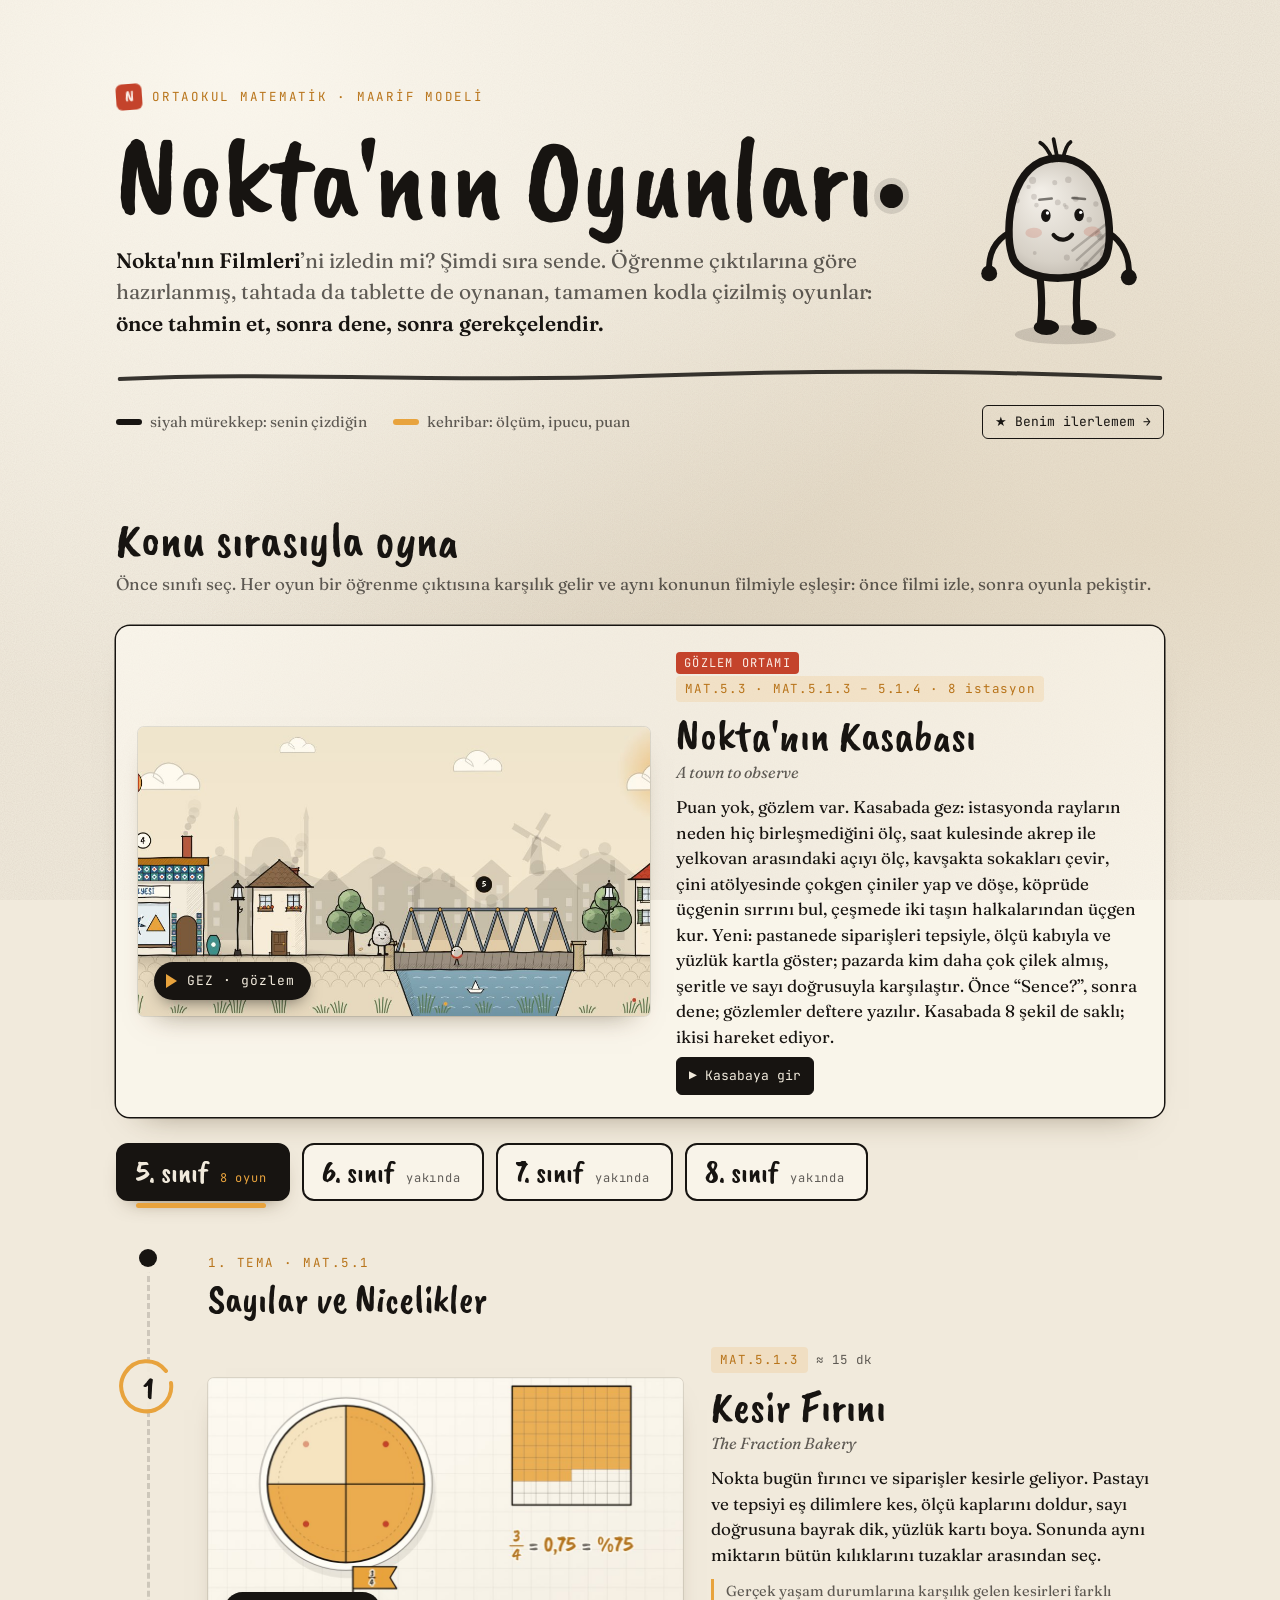
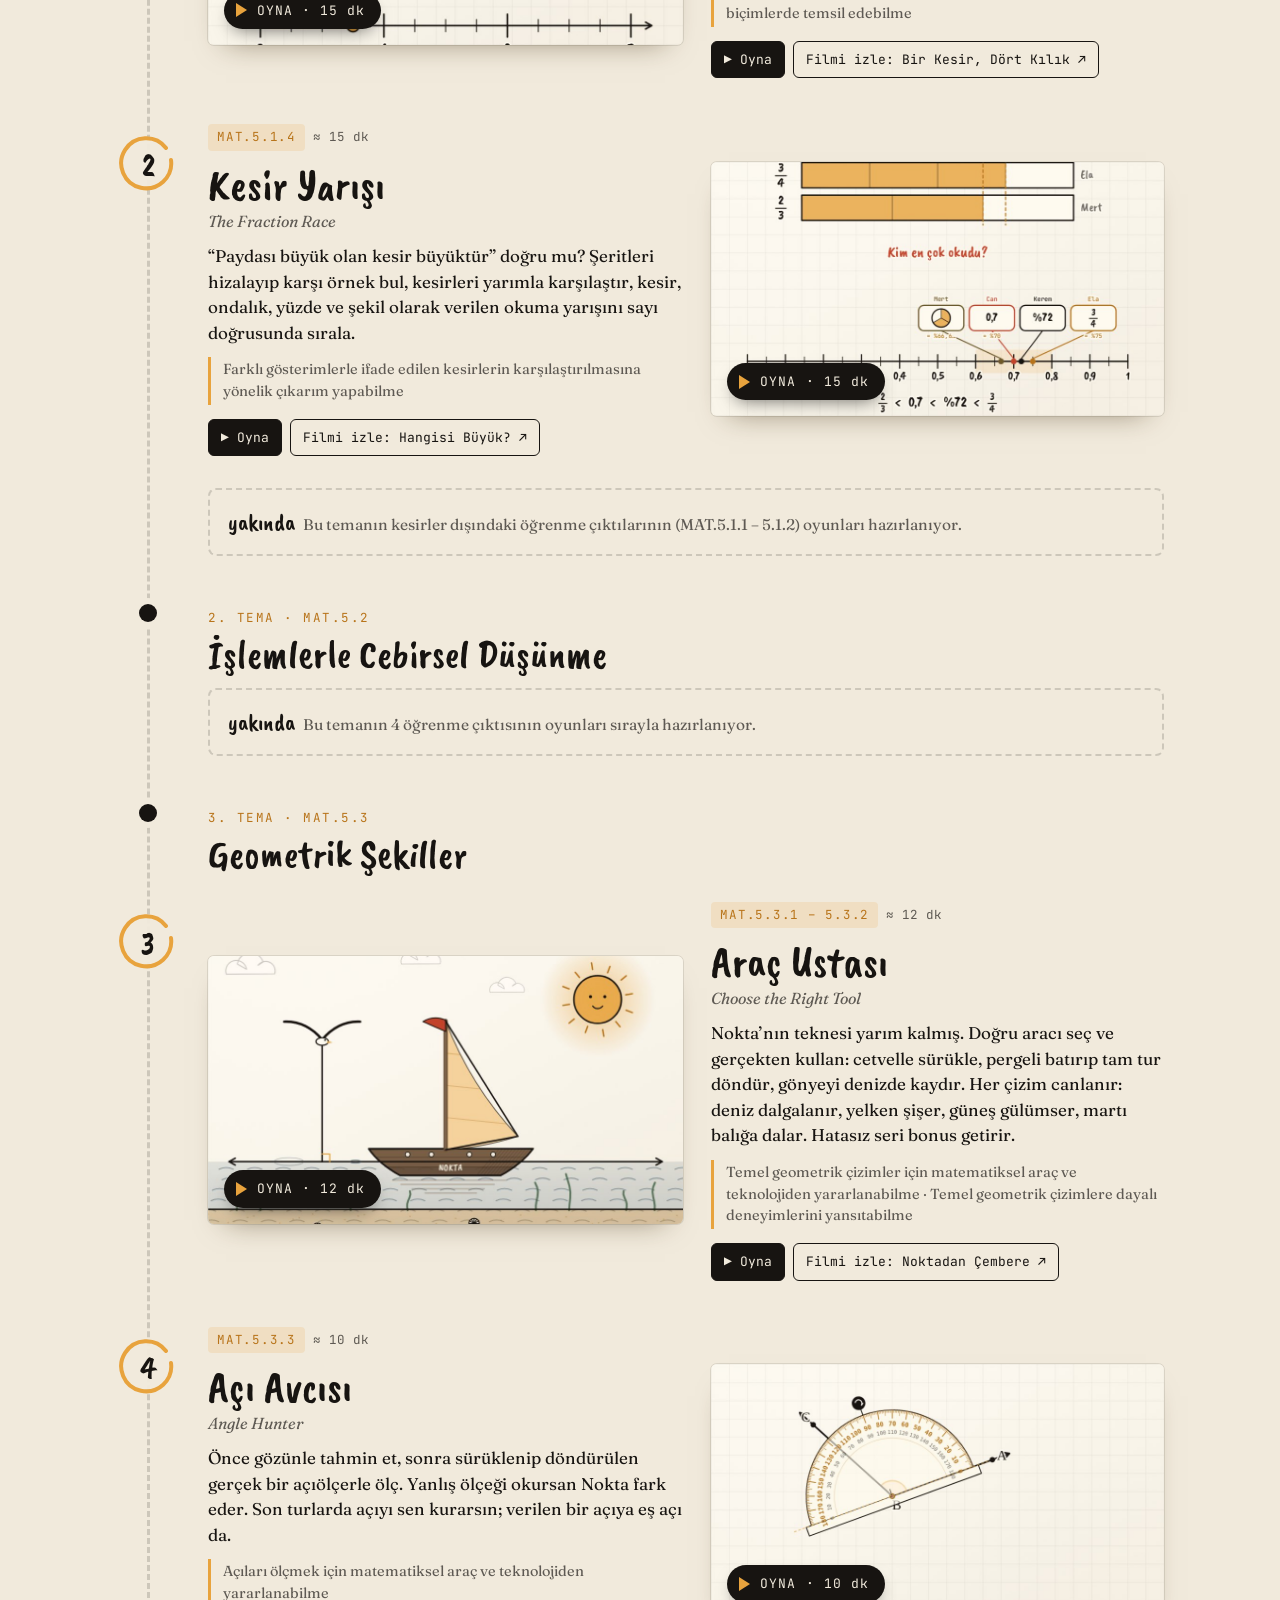
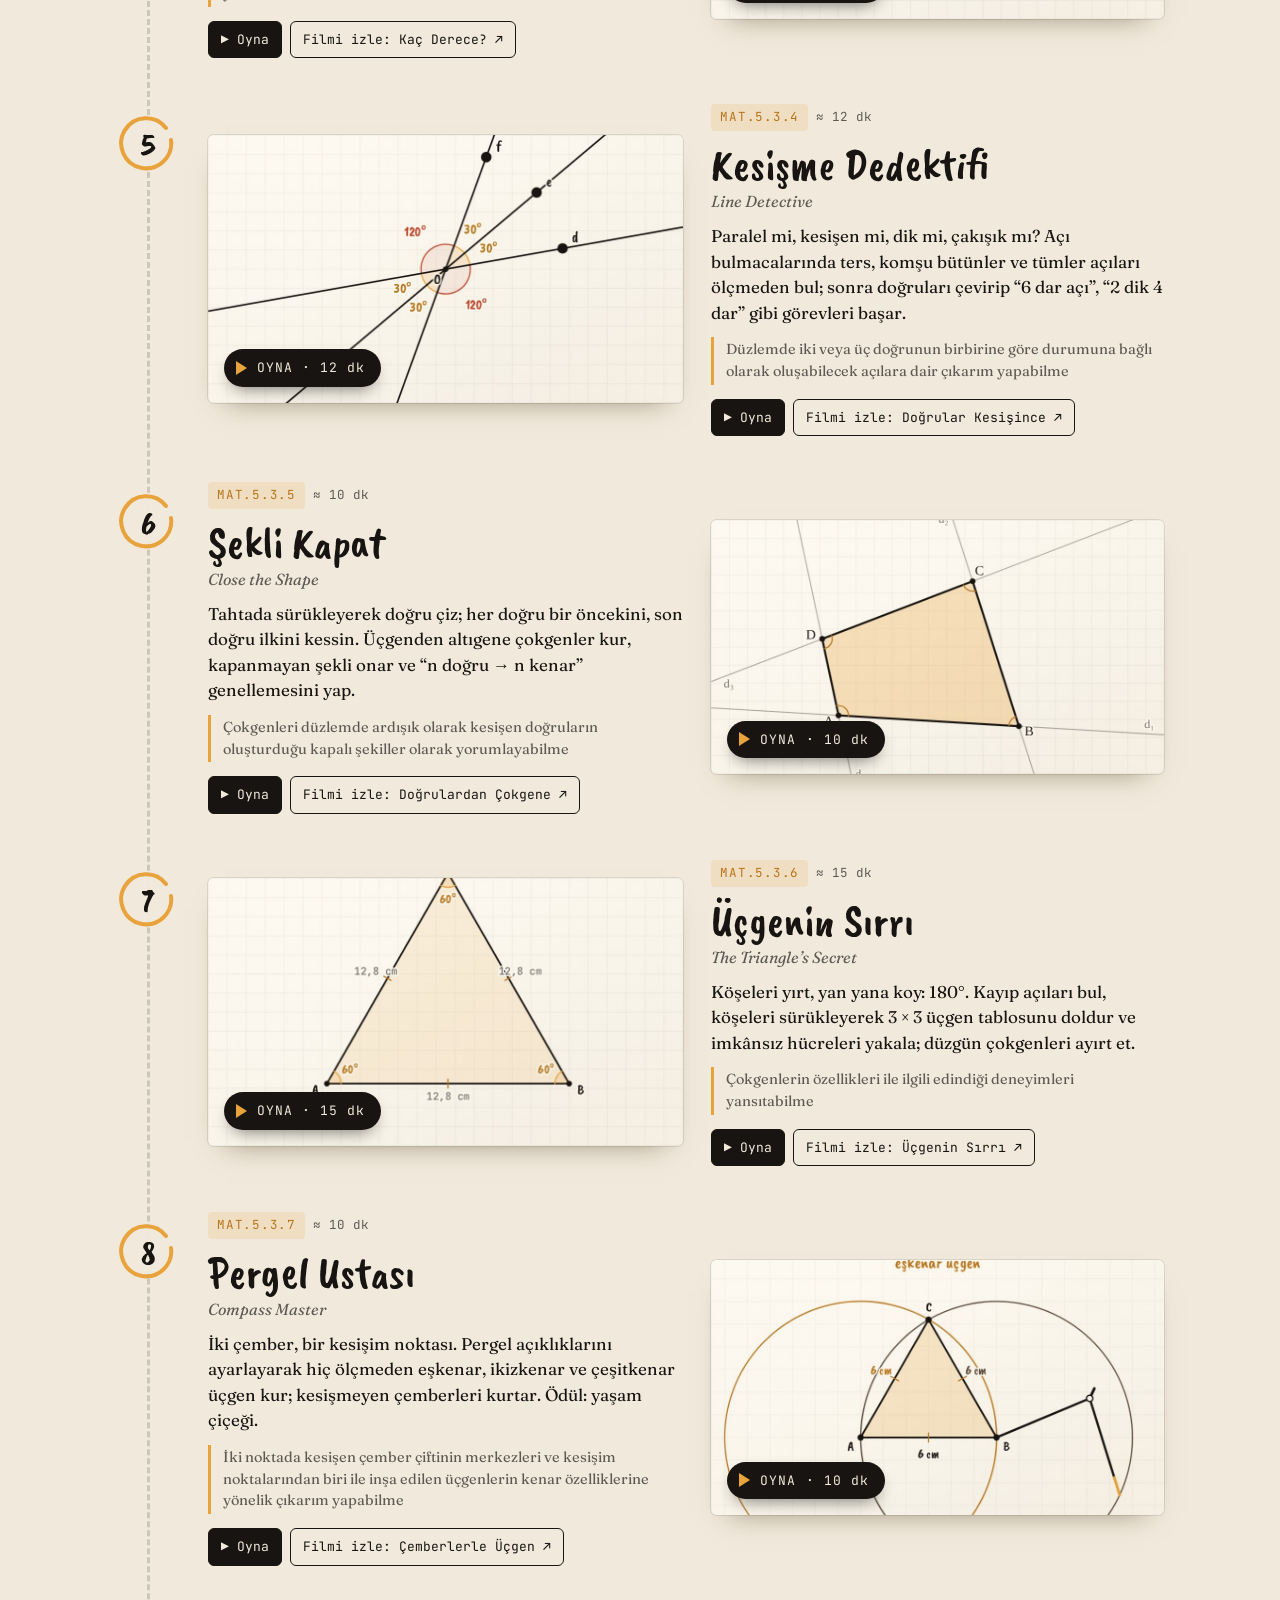
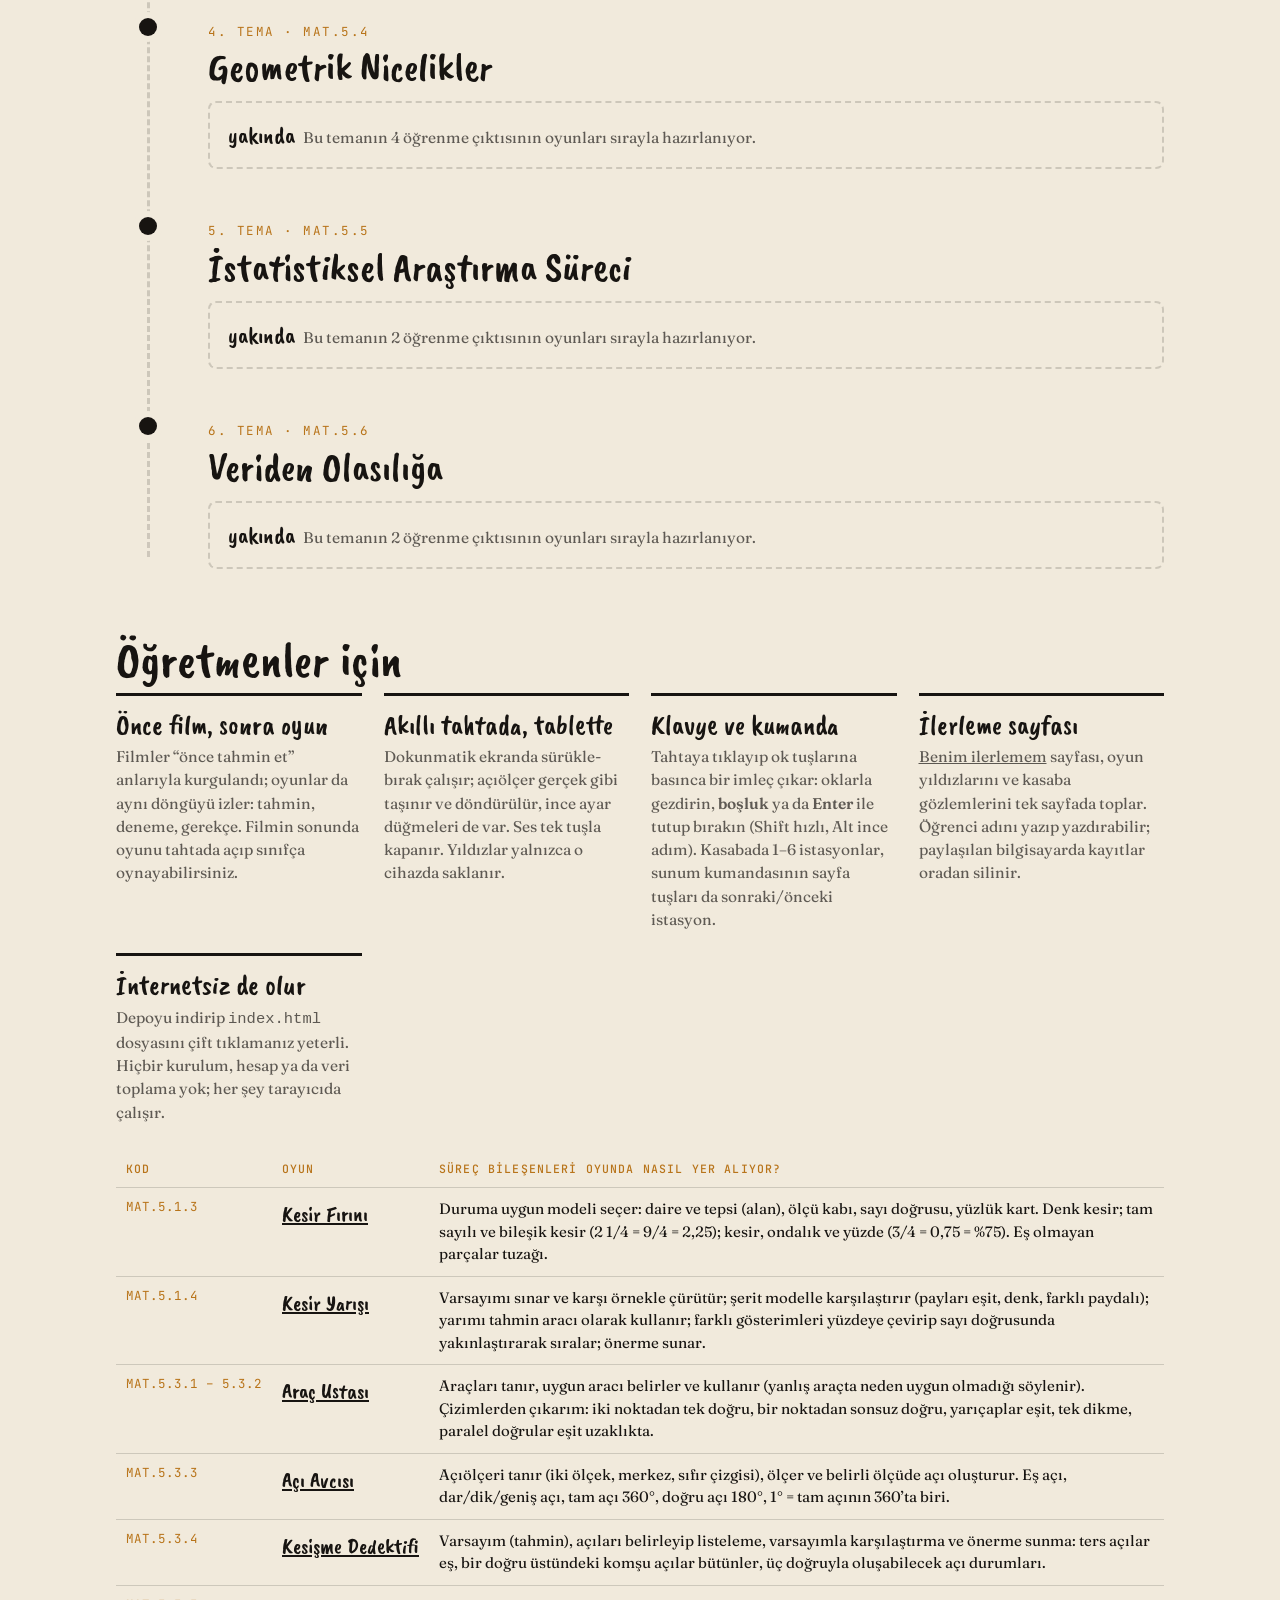
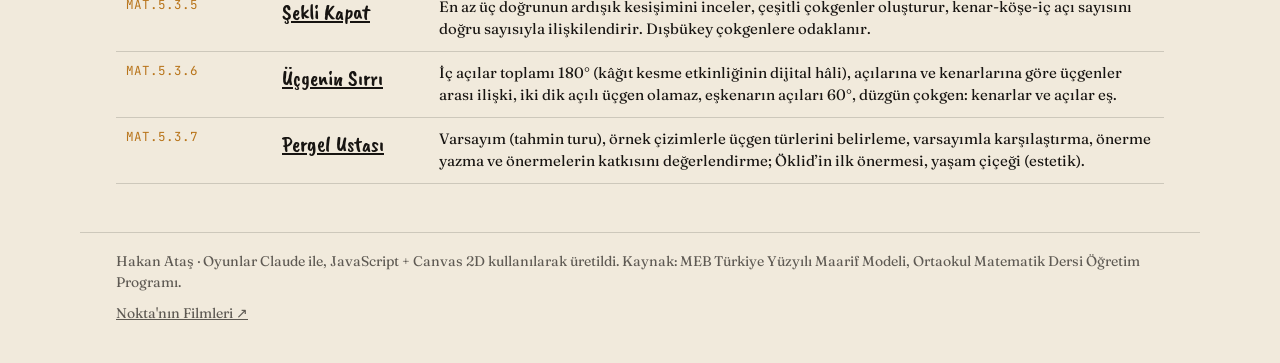
==== index.html @ 6fbe52f6 "Yeni oyun: Kesir Yarışı (MAT.5.1.4); kesir oyunları ana sayfada - Kesir Yarışı: 'paydası büyük olan " ====
<!doctype html>
<html lang="tr">
<head>
<meta charset="utf-8">
<meta name="viewport" content="width=device-width, initial-scale=1">
<title>Nokta'nın Oyunları · Ortaokul Matematik</title>
<meta name="description" content="Ortaokul matematik için mürekkep oyunları: Maarif Modeli öğrenme çıktılarına göre, Nokta'nın Filmleri ile aynı dünyada. İlk tema: 5. sınıf Geometrik Şekiller.">
<meta property="og:title" content="Nokta'nın Oyunları · Ortaokul Matematik">
<meta property="og:description" content="Tahmin et, dene, kanıtla: araç seçme, açı ölçme, kesişen doğrular, çokgenler, üçgenler ve pergelle üçgen kurma oyunları.">
<meta property="og:image" content="img/oyun-pergel-ustasi.jpg">
<link rel="icon" href="img/nokta.png">
<link rel="preconnect" href="https://fonts.googleapis.com">
<link rel="preconnect" href="https://fonts.gstatic.com" crossorigin>
<link href="https://fonts.googleapis.com/css2?family=Caveat+Brush&family=Fraunces:ital,opsz,wght@0,9..144,400;0,9..144,600;1,9..144,400&family=JetBrains+Mono:wght@500&display=swap" rel="stylesheet">
<link rel="stylesheet" href="css/oyun.css?v=202610031012">
<style>
  .wrap { max-width: 1120px; }
  header.hero { position: relative; padding-top: clamp(36px, 7vw, 84px); padding-bottom: 28px; }
  .hero-grid { display: grid; grid-template-columns: 1fr auto; gap: 24px; align-items: end; }
  .kicker { font-family: var(--mono); font-size: 12.5px; letter-spacing: .14em; text-transform: uppercase; color: var(--amber-deep); display: flex; align-items: center; gap: 10px; }
  .kicker .seal { width: 26px; height: 26px; border-radius: 6px; background: var(--seal); color: #fbeee6; display: grid; place-items: center; font-family: var(--brush); font-size: 17px; letter-spacing: 0; transform: rotate(-4deg); }
  h1 { font-family: var(--brush); font-weight: 400; font-size: clamp(52px, 10vw, 118px); line-height: .92; margin: 14px 0 12px; letter-spacing: -.01em; }
  h1 .dot { display: inline-block; width: .2em; height: .2em; border-radius: 50%; background: var(--ink); vertical-align: .08em; margin-left: .06em; box-shadow: 0 0 0 .05em rgba(23,20,17,.12); }
  .lede { font-size: clamp(17px, 2.1vw, 21px); max-width: 38em; color: var(--ink-soft); margin: 0; }
  .lede b { color: var(--ink); font-weight: 600; }
  .nokta { width: clamp(120px, 18vw, 210px); height: auto; margin-bottom: -10px; transform-origin: 50% 90%; }
  .brushline { display: block; width: 100%; height: 22px; margin-top: 26px; }
  .rules { display: flex; flex-wrap: wrap; gap: 10px 26px; margin-top: 18px; font-size: 15px; color: var(--ink-soft); }
  .rules span { display: inline-flex; align-items: center; gap: 8px; }
  .progress-link { margin-left: auto; font-family: var(--mono); font-size: 13px; text-decoration: none; color: var(--ink); padding: 6px 12px; border-radius: 6px; border: 1.5px solid var(--ink); }
  .progress-link:hover { background: var(--ink); color: var(--paper); }
  .swatch { width: 26px; height: 6px; border-radius: 3px; background: var(--ink); }
  .swatch.amber { background: var(--amber); }

  .section-title { font-family: var(--brush); font-weight: 400; font-size: clamp(34px, 5vw, 50px); margin: 48px 0 6px; line-height: 1; }
  .section-sub { margin: 0 0 30px; color: var(--ink-soft); }
  .grades { display: flex; flex-wrap: wrap; gap: 12px; margin: 0 0 18px; }
  .grades button { position: relative; font-family: var(--brush); font-size: 30px; line-height: 1; padding: 12px 22px 12px 18px; border-radius: 12px; border: 2.5px solid var(--ink); background: rgba(255, 252, 244, .55); color: var(--ink); cursor: pointer; display: inline-flex; align-items: baseline; gap: 12px; transition: transform .25s cubic-bezier(.2,.8,.2,1), background .2s, color .2s; }
  .grades button small { font-family: var(--mono); font-size: 12px; letter-spacing: .06em; color: var(--ink-soft); }
  .grades button:hover { transform: translateY(-2px) rotate(-.6deg); }
  .grades button[aria-selected="true"] { background: var(--ink); color: var(--paper); box-shadow: 0 10px 22px -14px rgba(60,40,10,.8); }
  .grades button[aria-selected="true"] small { color: var(--amber); }
  .grades button[aria-selected="true"]::after { content: ""; position: absolute; left: 18px; right: 22px; bottom: -9px; height: 5px; border-radius: 3px; background: var(--amber); }
  .grades button:focus-visible { outline: 3px solid var(--amber); outline-offset: 3px; }

  .journey { position: relative; list-style: none; margin: 0; padding: 0; }
  .journey::before { content: ""; position: absolute; left: 31px; top: 30px; bottom: 30px; width: 0; border-left: 3px dashed var(--ink-faint); }
  .game-item { position: relative; display: grid; grid-template-columns: 64px minmax(0, 1.05fr) minmax(0, 1fr); gap: 28px; align-items: center; padding: 22px 0; }
  .num { position: relative; z-index: 1; width: 64px; height: 64px; display: grid; place-items: center; align-self: start; margin-top: 12px; }
  .num svg { position: absolute; inset: 0; }
  .num b { font-family: var(--brush); font-weight: 400; font-size: 32px; position: relative; }
  .thumb { position: relative; display: block; border-radius: 6px; overflow: hidden; aspect-ratio: 16 / 9; width: 100%; background: var(--paper-2);
    box-shadow: 0 1px 0 rgba(255,255,255,.6) inset, 0 14px 28px -18px rgba(60, 40, 10, .55), 0 0 0 1px rgba(23,20,17,.1); transition: transform .35s cubic-bezier(.2,.8,.2,1), box-shadow .35s; }
  .thumb img { display: block; width: 100%; height: 100%; object-fit: cover; }
  .thumb .play { position: absolute; left: 16px; bottom: 16px; display: inline-flex; align-items: center; gap: 10px; padding: 9px 16px 9px 12px; border-radius: 999px; background: var(--ink); color: var(--paper); font-family: var(--mono); font-size: 13px; letter-spacing: .08em; box-shadow: 0 8px 18px -8px rgba(0,0,0,.6); }
  .thumb .play i { display: block; width: 0; height: 0; border-left: 11px solid var(--amber); border-top: 7px solid transparent; border-bottom: 7px solid transparent; }
  .thumb .done { position: absolute; right: 12px; top: 12px; display: flex; gap: 2px; padding: 5px 8px; border-radius: 999px; background: rgba(255,250,240,.92); box-shadow: 0 0 0 1px rgba(23,20,17,.12); }
  .thumb .done svg { width: 20px; height: 20px; }
  .thumb:hover, .thumb:focus-visible { transform: translateY(-3px) rotate(-.4deg); box-shadow: 0 1px 0 rgba(255,255,255,.6) inset, 0 22px 34px -18px rgba(60, 40, 10, .6), 0 0 0 1px rgba(23,20,17,.14); }
  .thumb:focus-visible { outline: 3px solid var(--amber); outline-offset: 3px; }
  .meta .code { font-family: var(--mono); font-size: 12.5px; letter-spacing: .06em; color: var(--amber-deep); background: var(--amber-wash); padding: 4px 9px; border-radius: 4px; display: inline-block; }
  .meta .dur { font-family: var(--mono); font-size: 12.5px; color: var(--ink-soft); margin-left: 8px; }
  .meta h3 { font-family: var(--brush); font-weight: 400; font-size: clamp(32px, 4vw, 44px); line-height: 1; margin: 12px 0 2px; }
  .meta .en { font-style: italic; color: var(--ink-soft); margin: 0 0 10px; font-size: 16px; }
  .meta p.what { margin: 0 0 8px; }
  .meta .outcome { font-size: 14.5px; color: var(--ink-soft); border-left: 3px solid var(--amber); padding: 2px 0 2px 12px; margin: 12px 0 14px; }
  .links { display: flex; flex-wrap: wrap; gap: 8px; }
  .links a { font-family: var(--mono); font-size: 13px; text-decoration: none; padding: 8px 12px; border-radius: 6px; border: 1.5px solid var(--ink); color: var(--ink); transition: background .2s, color .2s; }
  .links a:hover { background: var(--ink); color: var(--paper); }
  .kprog { align-self: center; font-family: var(--mono); font-size: 12.5px; color: var(--amber-deep, #b8741a); }
  .links .primary { background: var(--ink); color: var(--paper); }
  .links .primary:hover { background: var(--amber); border-color: var(--amber); color: var(--ink); }
  .game-item:nth-child(even of .game-item) .thumb-cell { order: 3; }
  .game-item:nth-child(even of .game-item) .meta { order: 2; }

  .theme-head { position: relative; display: grid; grid-template-columns: 64px 1fr; gap: 28px; align-items: baseline; padding: 30px 0 4px; }
  .theme-head .dotm { width: 64px; display: grid; place-items: center; }
  .theme-head .dotm i { width: 18px; height: 18px; border-radius: 50%; background: var(--ink); box-shadow: 0 0 0 6px var(--paper); position: relative; z-index: 1; }
  .theme-head h3 { font-family: var(--brush); font-weight: 400; font-size: clamp(30px, 4vw, 40px); margin: 0; line-height: 1; }
  .theme-head span { display: block; font-family: var(--mono); font-size: 12.5px; letter-spacing: .12em; text-transform: uppercase; color: var(--amber-deep); margin-bottom: 6px; }
  .theme-soon { position: relative; display: grid; grid-template-columns: 64px 1fr; gap: 28px; padding: 10px 0 18px; }
  .theme-soon div:last-child { border: 2.5px dashed var(--ink-faint); border-radius: 8px; padding: 14px 18px; color: var(--ink-soft); font-size: 15.5px; }
  .theme-soon b { font-family: var(--brush); font-weight: 400; font-size: 24px; color: var(--ink); margin-right: 8px; }

  .featured { display: grid; grid-template-columns: minmax(0, 1.1fr) minmax(0, 1fr); gap: 26px; align-items: center; margin: 0 0 26px; padding: 22px; border-radius: 14px; background: rgba(255, 252, 244, .6); box-shadow: 0 0 0 1.5px var(--ink), 0 18px 34px -26px rgba(60,40,10,.6); }
  .featured .tag { font-family: var(--mono); font-size: 12px; letter-spacing: .1em; text-transform: uppercase; color: #fbeee6; background: var(--seal); padding: 3px 8px; border-radius: 4px; }
  @media (max-width: 820px) { .featured { grid-template-columns: 1fr; padding: 16px; } }
  .teach { display: grid; grid-template-columns: repeat(auto-fit, minmax(220px, 1fr)); gap: 22px; margin-top: 8px; }
  .teach div { padding-top: 14px; border-top: 3px solid var(--ink); }
  .teach h4 { font-family: var(--brush); font-weight: 400; font-size: 28px; margin: 0 0 6px; line-height: 1.05; }
  .teach p { margin: 0; font-size: 15.5px; color: var(--ink-soft); }
  .map { width: 100%; border-collapse: collapse; margin-top: 26px; font-size: 15px; }
  .map th, .map td { text-align: left; padding: 10px 10px; border-bottom: 1px solid var(--ink-faint); vertical-align: top; }
  .map th { font-family: var(--mono); font-size: 11.5px; letter-spacing: .1em; text-transform: uppercase; color: var(--amber-deep); font-weight: 500; }
  .map td:first-child { font-family: var(--mono); font-size: 12.5px; white-space: nowrap; color: var(--amber-deep); }
  .map td:nth-child(2) { font-family: var(--brush); font-size: 22px; white-space: nowrap; }
  .map-wrap { overflow-x: auto; }
  footer.wrap { margin-top: 48px; margin-bottom: 40px; padding-top: 18px; border-top: 1px solid var(--ink-faint); font-size: 14px; color: var(--ink-soft); display: flex; flex-wrap: wrap; justify-content: space-between; gap: 10px; }

  @keyframes hopx { 0%, 100% { transform: translateY(0) } 45% { transform: translateY(-14px) scaleY(1.03) } 60% { transform: translateY(0) scaleY(.97) } }
  @keyframes draw { from { stroke-dashoffset: 1200; } to { stroke-dashoffset: 0; } }
  .nokta { animation: rise .8s .2s both, hopx 1.4s 1.1s 2 ease-in-out; }
  .brushline path { stroke-dasharray: 1200; animation: draw 1.4s .5s cubic-bezier(.6,.1,.2,1) both; }
  .num svg path { stroke-dasharray: 200; animation: draw 1.2s both; animation-delay: calc(var(--i, 0) * 110ms + 400ms); }

  @media (max-width: 820px) {
    .hero-grid { grid-template-columns: 1fr; }
    .nokta { position: absolute; right: 0; top: 22px; width: 96px; }
    h1, .kicker { padding-right: 96px; }
    .game-item { grid-template-columns: 44px minmax(0, 1fr); gap: 14px 16px; }
    .num { width: 44px; height: 44px; margin-top: 4px; }
    .num b { font-size: 24px; }
    .journey::before { left: 21px; }
    .game-item .thumb-cell, .game-item:nth-child(even of .game-item) .thumb-cell { order: 2; grid-column: 2; }
    .game-item .meta, .game-item:nth-child(even of .game-item) .meta { order: 3; grid-column: 2; }
    .theme-head, .theme-soon { grid-template-columns: 44px 1fr; gap: 16px; }
    .theme-head .dotm { width: 44px; }
    .teach { grid-template-columns: 1fr; }
    .grades button { font-size: 26px; }
  }
</style>
</head>
<body>
<header class="hero wrap">
  <div class="hero-grid">
    <div>
      <div class="kicker stage" style="--i:0"><span class="seal">N</span> ortaokul matematik · Maarif Modeli</div>
      <h1 class="stage" style="--i:1">Nokta'nın Oyunları<span class="dot"></span></h1>
      <p class="lede stage" style="--i:2"><b>Nokta'nın Filmleri</b>’ni izledin mi? Şimdi sıra sende. Öğrenme çıktılarına göre hazırlanmış, tahtada da tablette de oynanan, tamamen kodla çizilmiş oyunlar: <b>önce tahmin et, sonra dene, sonra gerekçelendir.</b></p>
    </div>
    <img class="nokta" src="img/nokta.png" alt="Nokta, sevinçle kollarını kaldırmış mürekkep karakter" width="280" height="347">
  </div>
  <svg class="brushline" viewBox="0 0 1200 22" preserveAspectRatio="none" aria-hidden="true"><path d="M4 14 C 180 6, 380 18, 600 11 S 1000 6, 1196 13" fill="none" stroke="#171411" stroke-width="4" stroke-linecap="round" opacity=".85"/></svg>
  <div class="rules stage" style="--i:3">
    <span><i class="swatch"></i> siyah mürekkep: senin çizdiğin</span>
    <span><i class="swatch amber"></i> kehribar: ölçüm, ipucu, puan</span>
    <a class="progress-link" href="ilerleme.html">★ Benim ilerlemem →</a>
  </div>
</header>

<main class="wrap">
  <h2 class="section-title">Konu sırasıyla oyna</h2>
  <p class="section-sub">Önce sınıfı seç. Her oyun bir öğrenme çıktısına karşılık gelir ve aynı konunun filmiyle eşleşir: önce filmi izle, sonra oyunla pekiştir.</p>
  <div class="featured stage" style="--i:4">
    <a class="thumb" href="oyunlar/kasaba.html" aria-label="Nokta'nın Kasabası'nı aç"><img src="img/kasaba.jpg" alt="" loading="lazy" width="960" height="540"><span class="play"><i></i>GEZ · gözlem</span></a>
    <div class="meta">
      <span class="tag">gözlem ortamı</span> <span class="code">MAT.5.3 · MAT.5.1.3 – 5.1.4 · 8 istasyon</span>
      <h3>Nokta'nın Kasabası</h3>
      <p class="en">A town to observe</p>
      <p class="what">Puan yok, gözlem var. Kasabada gez: istasyonda rayların neden hiç birleşmediğini ölç, saat kulesinde akrep ile yelkovan arasındaki açıyı ölç, kavşakta sokakları çevir, çini atölyesinde çokgen çiniler yap ve döşe, köprüde üçgenin sırrını bul, çeşmede iki taşın halkalarından üçgen kur. Yeni: pastanede siparişleri tepsiyle, ölçü kabıyla ve yüzlük kartla göster; pazarda kim daha çok çilek almış, şeritle ve sayı doğrusuyla karşılaştır. Önce “Sence?”, sonra dene; gözlemler deftere yazılır. Kasabada 8 şekil de saklı; ikisi hareket ediyor.</p>
      <div class="links"><a class="primary" href="oyunlar/kasaba.html">▶ Kasabaya gir</a> <span class="kprog" id="kprog"></span></div>
    </div>
  </div>
  <div class="grades" id="grades" role="tablist" aria-label="Sınıf"></div>
  <ol class="journey" id="journey"></ol>

  <h2 class="section-title">Öğretmenler için</h2>
  <div class="teach">
    <div><h4>Önce film, sonra oyun</h4><p>Filmler “önce tahmin et” anlarıyla kurgulandı; oyunlar da aynı döngüyü izler: tahmin, deneme, gerekçe. Filmin sonunda oyunu tahtada açıp sınıfça oynayabilirsiniz.</p></div>
    <div><h4>Akıllı tahtada, tablette</h4><p>Dokunmatik ekranda sürükle-bırak çalışır; açıölçer gerçek gibi taşınır ve döndürülür, ince ayar düğmeleri de var. Ses tek tuşla kapanır. Yıldızlar yalnızca o cihazda saklanır.</p></div>
    <div><h4>Klavye ve kumanda</h4><p>Tahtaya tıklayıp ok tuşlarına basınca bir imleç çıkar: oklarla gezdirin, <b>boşluk</b> ya da <b>Enter</b> ile tutup bırakın (Shift hızlı, Alt ince adım). Kasabada 1–6 istasyonlar, sunum kumandasının sayfa tuşları da sonraki/önceki istasyon.</p></div>
    <div><h4>İlerleme sayfası</h4><p><a href="ilerleme.html">Benim ilerlemem</a> sayfası, oyun yıldızlarını ve kasaba gözlemlerini tek sayfada toplar. Öğrenci adını yazıp yazdırabilir; paylaşılan bilgisayarda kayıtlar oradan silinir.</p></div>
    <div><h4>İnternetsiz de olur</h4><p>Depoyu indirip <code>index.html</code> dosyasını çift tıklamanız yeterli. Hiçbir kurulum, hesap ya da veri toplama yok; her şey tarayıcıda çalışır.</p></div>
  </div>
  <div class="map-wrap">
    <table class="map" aria-label="Oyun ve öğrenme çıktısı eşleşmesi">
      <thead><tr><th>Kod</th><th>Oyun</th><th>Süreç bileşenleri oyunda nasıl yer alıyor?</th></tr></thead>
      <tbody id="map"></tbody>
    </table>
  </div>
</main>

<footer class="wrap">
  <span>Hakan Ataş · Oyunlar Claude ile, JavaScript + Canvas 2D kullanılarak üretildi. Kaynak: MEB Türkiye Yüzyılı Maarif Modeli, Ortaokul Matematik Dersi Öğretim Programı.</span>
  <span><a href="https://hakanatas.github.io/nokta-filmleri/" target="_blank" rel="noopener">Nokta'nın Filmleri ↗</a></span>
</footer>

<script src="js/ortak.js?v=202610031012"></script>
<script>
  const FILMS = 'https://hakanatas.github.io/nokta-filmleri/';
  const GAMES = [
    { id: 'arac-ustasi', title: 'Araç Ustası', en: 'Choose the Right Tool', code: 'MAT.5.3.1 – 5.3.2', dur: '≈ 12 dk', film: 'noktadan-cembere', filmTitle: 'Noktadan Çembere',
      what: 'Nokta’nın teknesi yarım kalmış. Doğru aracı seç ve gerçekten kullan: cetvelle sürükle, pergeli batırıp tam tur döndür, gönyeyi denizde kaydır. Her çizim canlanır: deniz dalgalanır, yelken şişer, güneş gülümser, martı balığa dalar. Hatasız seri bonus getirir.',
      outcome: 'Temel geometrik çizimler için matematiksel araç ve teknolojiden yararlanabilme · Temel geometrik çizimlere dayalı deneyimlerini yansıtabilme',
      how: 'Araçları tanır, uygun aracı belirler ve kullanır (yanlış araçta neden uygun olmadığı söylenir). Çizimlerden çıkarım: iki noktadan tek doğru, bir noktadan sonsuz doğru, yarıçaplar eşit, tek dikme, paralel doğrular eşit uzaklıkta.' },
    { id: 'aci-avcisi', title: 'Açı Avcısı', en: 'Angle Hunter', code: 'MAT.5.3.3', dur: '≈ 10 dk', film: 'kac-derece', filmTitle: 'Kaç Derece?',
      what: 'Önce gözünle tahmin et, sonra sürüklenip döndürülen gerçek bir açıölçerle ölç. Yanlış ölçeği okursan Nokta fark eder. Son turlarda açıyı sen kurarsın; verilen bir açıya eş açı da.',
      outcome: 'Açıları ölçmek için matematiksel araç ve teknolojiden yararlanabilme',
      how: 'Açıölçeri tanır (iki ölçek, merkez, sıfır çizgisi), ölçer ve belirli ölçüde açı oluşturur. Eş açı, dar/dik/geniş açı, tam açı 360°, doğru açı 180°, 1° = tam açının 360’ta biri.' },
    { id: 'kesisme-dedektifi', title: 'Kesişme Dedektifi', en: 'Line Detective', code: 'MAT.5.3.4', dur: '≈ 12 dk', film: 'dogrular-kesisince', filmTitle: 'Doğrular Kesişince',
      what: 'Paralel mi, kesişen mi, dik mi, çakışık mı? Açı bulmacalarında ters, komşu bütünler ve tümler açıları ölçmeden bul; sonra doğruları çevirip “6 dar açı”, “2 dik 4 dar” gibi görevleri başar.',
      outcome: 'Düzlemde iki veya üç doğrunun birbirine göre durumuna bağlı olarak oluşabilecek açılara dair çıkarım yapabilme',
      how: 'Varsayım (tahmin), açıları belirleyip listeleme, varsayımla karşılaştırma ve önerme sunma: ters açılar eş, bir doğru üstündeki komşu açılar bütünler, üç doğruyla oluşabilecek açı durumları.' },
    { id: 'sekli-kapat', title: 'Şekli Kapat', en: 'Close the Shape', code: 'MAT.5.3.5', dur: '≈ 10 dk', film: 'dogrulardan-cokgene', filmTitle: 'Doğrulardan Çokgene',
      what: 'Tahtada sürükleyerek doğru çiz; her doğru bir öncekini, son doğru ilkini kessin. Üçgenden altıgene çokgenler kur, kapanmayan şekli onar ve “n doğru → n kenar” genellemesini yap.',
      outcome: 'Çokgenleri düzlemde ardışık olarak kesişen doğruların oluşturduğu kapalı şekiller olarak yorumlayabilme',
      how: 'En az üç doğrunun ardışık kesişimini inceler, çeşitli çokgenler oluşturur, kenar-köşe-iç açı sayısını doğru sayısıyla ilişkilendirir. Dışbükey çokgenlere odaklanır.' },
    { id: 'ucgenin-sirri', title: 'Üçgenin Sırrı', en: 'The Triangle’s Secret', code: 'MAT.5.3.6', dur: '≈ 15 dk', film: 'ucgenin-sirri', filmTitle: 'Üçgenin Sırrı',
      what: 'Köşeleri yırt, yan yana koy: 180°. Kayıp açıları bul, köşeleri sürükleyerek 3 × 3 üçgen tablosunu doldur ve imkânsız hücreleri yakala; düzgün çokgenleri ayırt et.',
      outcome: 'Çokgenlerin özellikleri ile ilgili edindiği deneyimleri yansıtabilme',
      how: 'İç açılar toplamı 180° (kâğıt kesme etkinliğinin dijital hâli), açılarına ve kenarlarına göre üçgenler arası ilişki, iki dik açılı üçgen olamaz, eşkenarın açıları 60°, düzgün çokgen: kenarlar ve açılar eş.' },
    { id: 'pergel-ustasi', title: 'Pergel Ustası', en: 'Compass Master', code: 'MAT.5.3.7', dur: '≈ 10 dk', film: 'cemberlerle-ucgen', filmTitle: 'Çemberlerle Üçgen',
      what: 'İki çember, bir kesişim noktası. Pergel açıklıklarını ayarlayarak hiç ölçmeden eşkenar, ikizkenar ve çeşitkenar üçgen kur; kesişmeyen çemberleri kurtar. Ödül: yaşam çiçeği.',
      outcome: 'İki noktada kesişen çember çiftinin merkezleri ve kesişim noktalarından biri ile inşa edilen üçgenlerin kenar özelliklerine yönelik çıkarım yapabilme',
      how: 'Varsayım (tahmin turu), örnek çizimlerle üçgen türlerini belirleme, varsayımla karşılaştırma, önerme yazma ve önermelerin katkısını değerlendirme; Öklid’in ilk önermesi, yaşam çiçeği (estetik).' },
  ];
  const GAMES_KESIR = [
    { id: 'kesir-firini', title: 'Kesir Fırını', en: 'The Fraction Bakery', code: 'MAT.5.1.3', dur: '≈ 15 dk', film: 'bir-kesir-dort-kilik', filmTitle: 'Bir Kesir, Dört Kılık',
      what: 'Nokta bugün fırıncı ve siparişler kesirle geliyor. Pastayı ve tepsiyi eş dilimlere kes, ölçü kaplarını doldur, sayı doğrusuna bayrak dik, yüzlük kartı boya. Sonunda aynı miktarın bütün kılıklarını tuzaklar arasından seç.',
      outcome: 'Gerçek yaşam durumlarına karşılık gelen kesirleri farklı biçimlerde temsil edebilme',
      how: 'Duruma uygun modeli seçer: daire ve tepsi (alan), ölçü kabı, sayı doğrusu, yüzlük kart. Denk kesir; tam sayılı ve bileşik kesir (2 1/4 = 9/4 = 2,25); kesir, ondalık ve yüzde (3/4 = 0,75 = %75). Eş olmayan parçalar tuzağı.' },
    { id: 'kesir-yarisi', title: 'Kesir Yarışı', en: 'The Fraction Race', code: 'MAT.5.1.4', dur: '≈ 15 dk', film: 'hangisi-buyuk', filmTitle: 'Hangisi Büyük?',
      what: '“Paydası büyük olan kesir büyüktür” doğru mu? Şeritleri hizalayıp karşı örnek bul, kesirleri yarımla karşılaştır, kesir, ondalık, yüzde ve şekil olarak verilen okuma yarışını sayı doğrusunda sırala.',
      outcome: 'Farklı gösterimlerle ifade edilen kesirlerin karşılaştırılmasına yönelik çıkarım yapabilme',
      how: 'Varsayımı sınar ve karşı örnekle çürütür; şerit modelle karşılaştırır (payları eşit, denk, farklı paydalı); yarımı tahmin aracı olarak kullanır; farklı gösterimleri yüzdeye çevirip sayı doğrusunda yakınlaştırarak sıralar; önerme sunar.' },
  ];
  const GRADES = {
    5: { themes: [
      { t: 'MAT.5.1', name: 'Sayılar ve Nicelikler', n: 4, games: GAMES_KESIR },
      { t: 'MAT.5.2', name: 'İşlemlerle Cebirsel Düşünme', n: 4 },
      { t: 'MAT.5.3', name: 'Geometrik Şekiller', n: 7, games: GAMES },
      { t: 'MAT.5.4', name: 'Geometrik Nicelikler', n: 4 },
      { t: 'MAT.5.5', name: 'İstatistiksel Araştırma Süreci', n: 2 },
      { t: 'MAT.5.6', name: 'Veriden Olasılığa', n: 2 },
    ] },
    6: { themes: [] }, 7: { themes: [] }, 8: { themes: [] },
  };
  const esc = (s) => s.replace(/[&<>"]/g, (c) => ({ '&': '&amp;', '<': '&lt;', '>': '&gt;', '"': '&quot;' }[c]));
  const ring = `<svg viewBox="0 0 64 64" aria-hidden="true"><path d="M50 14 A 25 25 0 1 0 55 26" fill="rgba(241,234,220,.95)" stroke="#e8a33d" stroke-width="4" stroke-linecap="round"/></svg>`;
  const saved = N.load();
  try { const K = JSON.parse(localStorage.getItem('nokta-kasaba')) || {}, n = Object.keys(K.done || {}).length; if (n) document.getElementById('kprog').textContent = `${n} görev tamamlandı`; } catch (_) {}
  const stars = (id) => { const s = saved[id] && saved[id].stars; return s ? `<span class="done" aria-label="${s} yıldız">${[0, 1, 2].map((i) => N.starSvg(i < s).replace(' class="got"', '')).join('')}</span>` : ''; };

  function render(g) {
    const G = GRADES[g]; let html = '', n = 0;
    if (!G.themes.length) html = `<li class="theme-soon stage"><div></div><div><b>yakında</b>${g}. sınıf oyunları, filmlerle aynı tema sırasıyla hazırlanacak.</div></li>`;
    G.themes.forEach((T, ti) => {
      html += `<li class="theme-head stage" style="--i:${n + 4}"><div class="dotm"><i></i></div><div><span>${ti + 1}. tema · ${T.t}</span><h3>${esc(T.name)}</h3></div></li>`;
      (T.games || []).forEach((f) => { n++; html += `
      <li class="game-item stage" style="--i:${n + 4}">
        <div class="num" style="--i:${n + 4}">${ring}<b>${n}</b></div>
        <div class="thumb-cell"><a class="thumb" href="oyunlar/${f.id}.html" aria-label="${esc(f.title)} oyununu aç">
          <img src="img/oyun-${f.id}.jpg" alt="" loading="lazy" width="960" height="540"><span class="play"><i></i>OYNA · ${f.dur.replace('≈ ', '')}</span>${stars(f.id)}</a></div>
        <div class="meta">
          <span class="code">${f.code}</span><span class="dur">${f.dur}</span>
          <h3>${esc(f.title)}</h3>
          <p class="en">${esc(f.en)}</p>
          <p class="what">${esc(f.what)}</p>
          <p class="outcome">${esc(f.outcome)}</p>
          <div class="links"><a class="primary" href="oyunlar/${f.id}.html">▶ Oyna</a><a href="${FILMS}#${f.film}" target="_blank" rel="noopener">Filmi izle: ${esc(f.filmTitle)} ↗</a></div>
        </div>
      </li>`; });
      if (!T.games) html += `<li class="theme-soon stage" style="--i:${n + 4}"><div></div><div><b>yakında</b>Bu temanın ${T.n} öğrenme çıktısının oyunları sırayla hazırlanıyor.</div></li>`;
      else if (T.t === 'MAT.5.1') html += `<li class="theme-soon stage" style="--i:${n + 4}"><div></div><div><b>yakında</b>Bu temanın kesirler dışındaki öğrenme çıktılarının (MAT.5.1.1 – 5.1.2) oyunları hazırlanıyor.</div></li>`;
    });
    document.getElementById('journey').innerHTML = html;
    document.querySelectorAll('#grades button').forEach((b) => b.setAttribute('aria-selected', b.dataset.grade === String(g)));
  }
  document.getElementById('grades').innerHTML = Object.keys(GRADES).map((g) => {
    const c = GRADES[g].themes.reduce((s, T) => s + (T.games ? T.games.length : 0), 0);
    return `<button role="tab" type="button" data-grade="${g}" aria-selected="false">${g}. sınıf <small>${c ? c + ' oyun' : 'yakında'}</small></button>`;
  }).join('');
  let grade = new URLSearchParams(location.search).get('sinif');
  if (!GRADES[grade]) { try { grade = localStorage.getItem('nokta-oyun-sinif'); } catch (e) {} }
  if (!GRADES[grade]) grade = '5';
  render(grade);
  document.getElementById('grades').addEventListener('click', (e) => {
    const b = e.target.closest('button[data-grade]'); if (!b) return;
    grade = b.dataset.grade; render(grade);
    try { localStorage.setItem('nokta-oyun-sinif', grade); } catch (e) {}
    try { const u = new URL(location.href); u.searchParams.set('sinif', grade); history.replaceState(null, '', u.pathname + u.search + u.hash); } catch (e) {}
  });
  document.getElementById('map').innerHTML = [...GAMES_KESIR, ...GAMES].map((f) => `<tr><td>${f.code}</td><td><a href="oyunlar/${f.id}.html">${esc(f.title)}</a></td><td>${esc(f.how)}</td></tr>`).join('');
</script>
</body>
</html>
---- css/oyun.css ----
/* Nokta'nın Oyunları · ortak stil (Nokta'nın Filmleri ile aynı mürekkep dünyası) */
:root {
  --paper: #f1eadc;
  --paper-2: #e9dfcb;
  --sheet: #fffaf0;
  --ink: #171411;
  --ink-soft: rgba(23, 20, 17, .68);
  --ink-faint: rgba(23, 20, 17, .16);
  --amber: #e8a33d;
  --amber-deep: #b8741a;
  --amber-wash: rgba(232, 163, 61, .16);
  --seal: #c4432b;
  --brush: "Caveat Brush", "Comic Sans MS", cursive;
  --serif: "Fraunces", Georgia, serif;
  --mono: "JetBrains Mono", ui-monospace, monospace;
  --gutter: clamp(16px, 3vw, 36px);
}
* { box-sizing: border-box; }
html { -webkit-text-size-adjust: 100%; }
body {
  margin: 0; min-height: 100vh; color: var(--ink); font-family: var(--serif); font-size: 17px; line-height: 1.5;
  background-color: var(--paper);
  background-image:
    radial-gradient(ellipse at 18% 8%, rgba(255, 252, 244, .75), transparent 55%),
    radial-gradient(ellipse at 90% 60%, rgba(214, 196, 164, .35), transparent 60%),
    radial-gradient(ellipse at 50% 120%, rgba(120, 96, 60, .18), transparent 60%),
    url("data:image/svg+xml,%3Csvg xmlns='http://www.w3.org/2000/svg' width='180' height='180'%3E%3Cfilter id='n'%3E%3CfeTurbulence type='fractalNoise' baseFrequency='.9' numOctaves='2' stitchTiles='stitch'/%3E%3CfeColorMatrix values='0 0 0 0 .1  0 0 0 0 .08  0 0 0 0 .05  0 0 0 .09 0'/%3E%3C/filter%3E%3Crect width='100%25' height='100%25' filter='url(%23n)'/%3E%3C/svg%3E");
  background-attachment: fixed;
  overflow-x: hidden;
}
a { color: inherit; }
b { font-weight: 600; }
.wrap { max-width: 1280px; margin: 0 auto; padding: 0 var(--gutter); }

/* ── üst şerit ───────────────────────────── */
.topbar { display: flex; flex-wrap: wrap; align-items: center; gap: 12px 22px; padding-top: 18px; padding-bottom: 12px; }
.back { font-family: var(--mono); font-size: 13px; text-decoration: none; padding: 8px 12px; border-radius: 6px; border: 1.5px solid var(--ink); transition: background .2s, color .2s; white-space: nowrap; }
.back:hover { background: var(--ink); color: var(--paper); }
.ttl { flex: 1; min-width: 220px; }
.ttl .code { font-family: var(--mono); font-size: 12.5px; letter-spacing: .06em; color: var(--amber-deep); background: var(--amber-wash); padding: 3px 8px; border-radius: 4px; }
.ttl h1 { font-family: var(--brush); font-weight: 400; font-size: clamp(34px, 5vw, 54px); line-height: .95; margin: 6px 0 0; }
.hud { display: flex; align-items: center; gap: 16px; font-family: var(--mono); font-size: 13px; color: var(--ink-soft); }
.hud .score b { font-family: var(--brush); font-weight: 400; font-size: 34px; color: var(--ink); margin-right: 4px; display: inline-block; }
.hud .score b.bump { animation: bump .45s cubic-bezier(.2,.8,.2,1); }
.dots { display: flex; gap: 5px; align-items: center; }
.dots i { width: 11px; height: 11px; border-radius: 50%; border: 2px solid var(--ink); display: block; }
.dots i.on { background: var(--amber); border-color: var(--amber-deep); }
.dots i.now { background: var(--ink); }
.mute { font-family: var(--mono); font-size: 12px; padding: 6px 9px; border-radius: 6px; border: 1.5px solid var(--ink-faint); background: transparent; cursor: pointer; color: var(--ink-soft); }
.mute:hover { border-color: var(--ink); color: var(--ink); }

/* ── oyun alanı ──────────────────────────── */
.game { display: grid; grid-template-columns: minmax(0, 1fr) 350px; gap: 22px; align-items: start; padding-bottom: 36px; }
.board { position: relative; background: rgba(255, 252, 244, .66); border-radius: 12px; overflow: hidden;
  box-shadow: 0 1px 0 rgba(255,255,255,.6) inset, 0 0 0 1px rgba(23,20,17,.1), 0 18px 34px -24px rgba(60, 40, 10, .55); }
.board canvas { display: block; width: 100%; height: auto; touch-action: none; cursor: crosshair; user-select: none; -webkit-user-select: none; }
.board canvas:focus { outline: none; }
.board canvas:focus-visible { outline: 3px solid var(--amber); outline-offset: -3px; }
.board .fx { position: absolute; inset: 0; pointer-events: none; }
.float { position: absolute; transform: translate(-50%, -50%); font-family: var(--brush); font-size: 32px; color: var(--amber-deep); text-shadow: 0 2px 0 var(--sheet); animation: floatUp 1.2s cubic-bezier(.2,.8,.2,1) forwards; white-space: nowrap; }
.float.bad { color: var(--seal); }
.side { display: flex; flex-direction: column; gap: 14px; }
.say { display: grid; grid-template-columns: 78px minmax(0, 1fr); gap: 12px; align-items: start; }
.say img { width: 78px; height: auto; transform-origin: 50% 92%; }
.say img.hop { animation: hop .9s ease-in-out 1; }
.say img.shake, .nokta-cv.shake { animation: shake .5s ease-in-out 1; }
.nokta-cv { display: block; height: auto; transform-origin: 50% 92%; }
.say .nokta-cv { width: 78px !important; }
.end-card .nokta-cv { width: 130px !important; margin: -8px auto 0; }
.say p { position: relative; margin: 6px 0 0; background: var(--sheet); border-radius: 14px; padding: 12px 15px; box-shadow: 0 0 0 1.8px var(--ink), 0 10px 22px -18px rgba(60,40,10,.7); font-size: 16.5px; line-height: 1.45; min-height: 70px; }
.say p::before { content: ""; position: absolute; left: -11px; top: 22px; border-right: 11px solid var(--ink); border-top: 8px solid transparent; border-bottom: 8px solid transparent; }
.say p::after { content: ""; position: absolute; left: -8px; top: 23.5px; border-right: 9px solid var(--sheet); border-top: 6.5px solid transparent; border-bottom: 6.5px solid transparent; }
.say p.pop { animation: pop .35s cubic-bezier(.2,.8,.2,1); }
.say p em { font-style: normal; color: var(--amber-deep); font-weight: 600; }
.panel { display: flex; flex-direction: column; gap: 12px; }
.card { background: rgba(255, 252, 244, .62); border-radius: 10px; padding: 14px 15px; box-shadow: 0 0 0 1px rgba(23,20,17,.1); }
.card h3 { font-family: var(--brush); font-weight: 400; font-size: 27px; line-height: 1.05; margin: 0 0 6px; }
.card p { margin: 0 0 8px; }
.small { font-size: 14.5px; color: var(--ink-soft); }
.label { font-family: var(--mono); font-size: 11.5px; letter-spacing: .12em; text-transform: uppercase; color: var(--amber-deep); margin: 0 0 6px; display: block; }
.row { display: flex; flex-wrap: wrap; gap: 8px; align-items: center; }

/* ── düğmeler ────────────────────────────── */
.btn { font-family: var(--mono); font-size: 14px; line-height: 1.2; padding: 10px 14px; border-radius: 8px; border: 1.5px solid var(--ink); background: transparent; color: var(--ink); cursor: pointer; transition: background .2s, color .2s, transform .2s; text-decoration: none; display: inline-flex; align-items: center; justify-content: center; gap: 6px; }
.btn:hover { background: var(--ink); color: var(--paper); }
.btn:active { transform: translateY(1px); }
.btn:focus-visible, .tool:focus-visible, .choice:focus-visible { outline: 3px solid var(--amber); outline-offset: 2px; }
.btn.primary { background: var(--ink); color: var(--paper); }
.btn.primary:hover { background: var(--amber); border-color: var(--amber); color: var(--ink); }
.btn.big { font-size: 15px; padding: 13px 18px; }
.btn:disabled { opacity: .38; cursor: default; background: transparent; color: var(--ink); }
.btn.primary:disabled { background: var(--ink); color: var(--paper); }
.choices { display: grid; grid-template-columns: repeat(2, minmax(0, 1fr)); gap: 8px; }
.choices.one { grid-template-columns: 1fr; }
.choices.three { grid-template-columns: repeat(3, minmax(0, 1fr)); }
.choice { font-family: var(--brush); font-size: 23px; line-height: 1.05; padding: 11px 10px; border-radius: 10px; border: 2px solid var(--ink); background: rgba(255,252,244,.7); color: var(--ink); cursor: pointer; transition: transform .2s cubic-bezier(.2,.8,.2,1), background .2s, color .2s; text-align: center; }
.choices.one .choice { text-align: left; font-family: var(--serif); font-size: 16px; padding: 10px 13px; }
.choice:hover { transform: translateY(-2px) rotate(-.5deg); }
.choice.ok { background: var(--amber); border-color: var(--amber-deep); }
.choice.no { background: var(--seal); border-color: var(--seal); color: #fbeee6; animation: shake .45s; }
.choice.dim { opacity: .4; }
.choice:disabled { cursor: default; transform: none; }
.tools { display: grid; grid-template-columns: repeat(2, minmax(0, 1fr)); gap: 8px; }
.tool { display: grid; justify-items: center; gap: 2px; padding: 10px 6px 8px; border-radius: 10px; border: 2px solid var(--ink); background: rgba(255,252,244,.7); color: var(--ink); cursor: pointer; font-family: var(--brush); font-size: 21px; line-height: 1; transition: transform .2s cubic-bezier(.2,.8,.2,1), background .2s, color .2s; }
.tool svg { width: 64px; height: 44px; }
.tool small { font-family: var(--mono); font-size: 10.5px; color: var(--ink-soft); letter-spacing: .04em; }
.tool:hover { transform: translateY(-2px) rotate(-.6deg); }
.tool.on { background: var(--ink); color: var(--paper); }
.tool.on small { color: var(--amber); }
.tool.no { animation: shake .45s; background: var(--seal); border-color: var(--seal); color: #fbeee6; }
.num-in { font-family: var(--brush); font-size: 30px; width: 112px; padding: 3px 10px; border: 2px solid var(--ink); border-radius: 8px; background: var(--sheet); color: var(--ink); text-align: center; }
.num-in:focus { outline: 3px solid var(--amber); outline-offset: 1px; }
.num-in.ok { border-color: var(--amber-deep); background: var(--amber-wash); }
.num-in.no { border-color: var(--seal); animation: shake .45s; }
input[type=range] { width: 100%; accent-color: var(--ink); }
.big-read { font-family: var(--brush); font-size: 46px; line-height: 1; }
.big-read small { font-size: 24px; color: var(--ink-soft); }

/* ── bitiş penceresi ─────────────────────── */
dialog.end { border: 0; padding: 0; background: transparent; max-width: min(520px, 92vw); width: 100%; }
dialog.end::backdrop { background: rgba(18, 15, 12, .7); backdrop-filter: blur(2px); }
.end-card { background: var(--paper); border-radius: 14px; padding: 26px 26px 22px; text-align: center; box-shadow: 0 30px 80px rgba(0,0,0,.45); position: relative; }
.end-card img { width: 120px; margin: -8px auto 0; display: block; animation: hop 1.2s ease-in-out 2; transform-origin: 50% 92%; }
.end-card h2 { font-family: var(--brush); font-weight: 400; font-size: 46px; line-height: 1; margin: 8px 0 4px; }
.end-card p { margin: 6px 0; color: var(--ink-soft); }
.stars { display: flex; justify-content: center; gap: 10px; margin: 10px 0 6px; }
.stars svg { width: 48px; height: 48px; }
.stars svg.got { animation: starIn .6s cubic-bezier(.2,.8,.2,1) both; }
.end-card .row { justify-content: center; margin-top: 16px; }

/* ── hareket ─────────────────────────────── */
@keyframes hop { 0%, 100% { transform: translateY(0) } 40% { transform: translateY(-14px) scaleY(1.04) } 60% { transform: translateY(0) scaleY(.96) } }
@keyframes shake { 0%, 100% { transform: translateX(0) } 20% { transform: translateX(-6px) rotate(-2deg) } 45% { transform: translateX(5px) rotate(1.5deg) } 70% { transform: translateX(-3px) } }
@keyframes pop { from { transform: scale(.96); opacity: .4 } to { transform: none; opacity: 1 } }
@keyframes bump { 0% { transform: scale(1) } 40% { transform: scale(1.35) rotate(-4deg); color: var(--amber-deep) } 100% { transform: scale(1) } }
@keyframes floatUp { 0% { opacity: 0; transform: translate(-50%, -30%) scale(.7) } 20% { opacity: 1; transform: translate(-50%, -60%) scale(1.1) } 100% { opacity: 0; transform: translate(-50%, -190%) scale(1) } }
@keyframes starIn { from { transform: scale(0) rotate(-40deg); opacity: 0 } to { transform: none; opacity: 1 } }
@keyframes rise { from { opacity: 0; transform: translateY(14px); } to { opacity: 1; transform: none; } }
.stage { animation: rise .7s cubic-bezier(.2,.8,.2,1) both; animation-delay: calc(var(--i, 0) * 90ms); }
@media (prefers-reduced-motion: reduce) {
  *, *::before, *::after { animation-duration: .01ms !important; animation-iteration-count: 1 !important; transition-duration: .01ms !important; }
}

@media (max-width: 960px) {
  .game { grid-template-columns: 1fr; }
  .say { grid-template-columns: 60px minmax(0, 1fr); }
  .say img, .say .nokta-cv { width: 60px !important; }
}
@media (max-width: 520px) {
  .hud { width: 100%; justify-content: space-between; }
  .tool svg { width: 52px; height: 36px; }
}
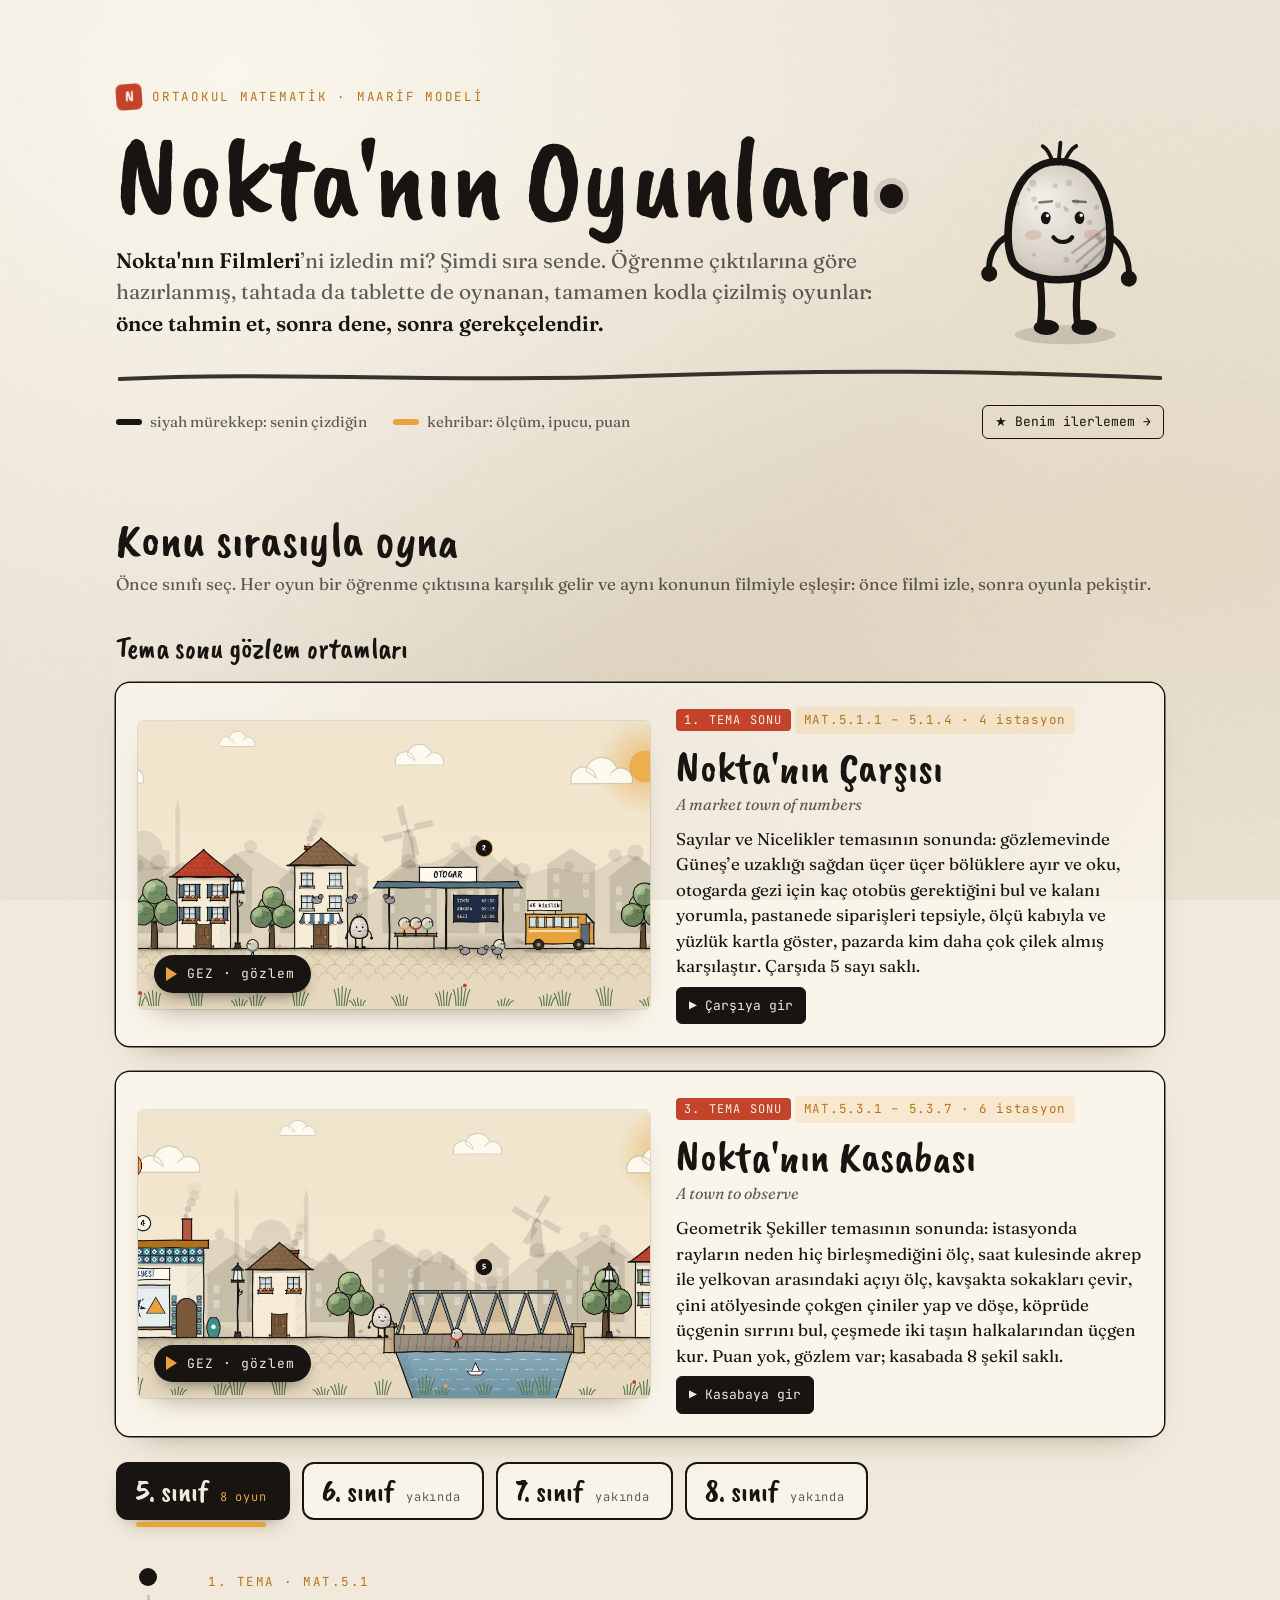
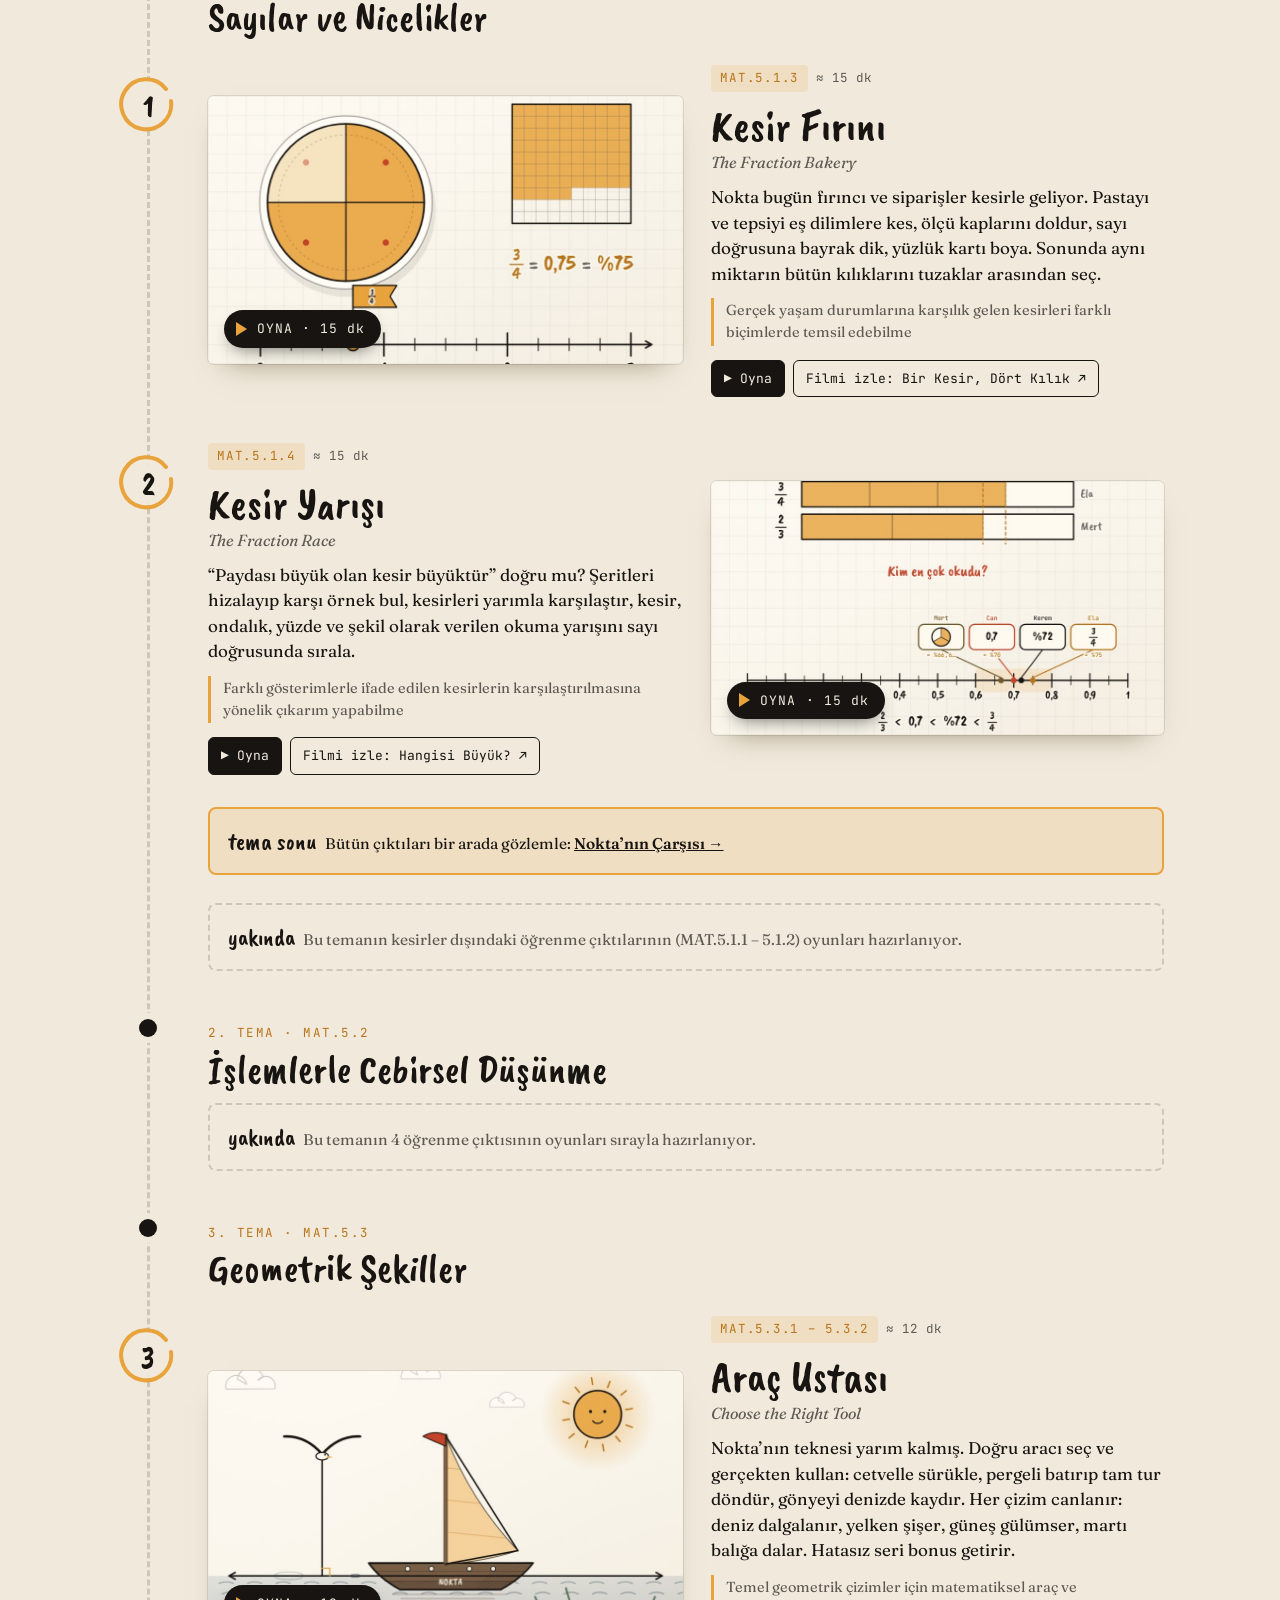
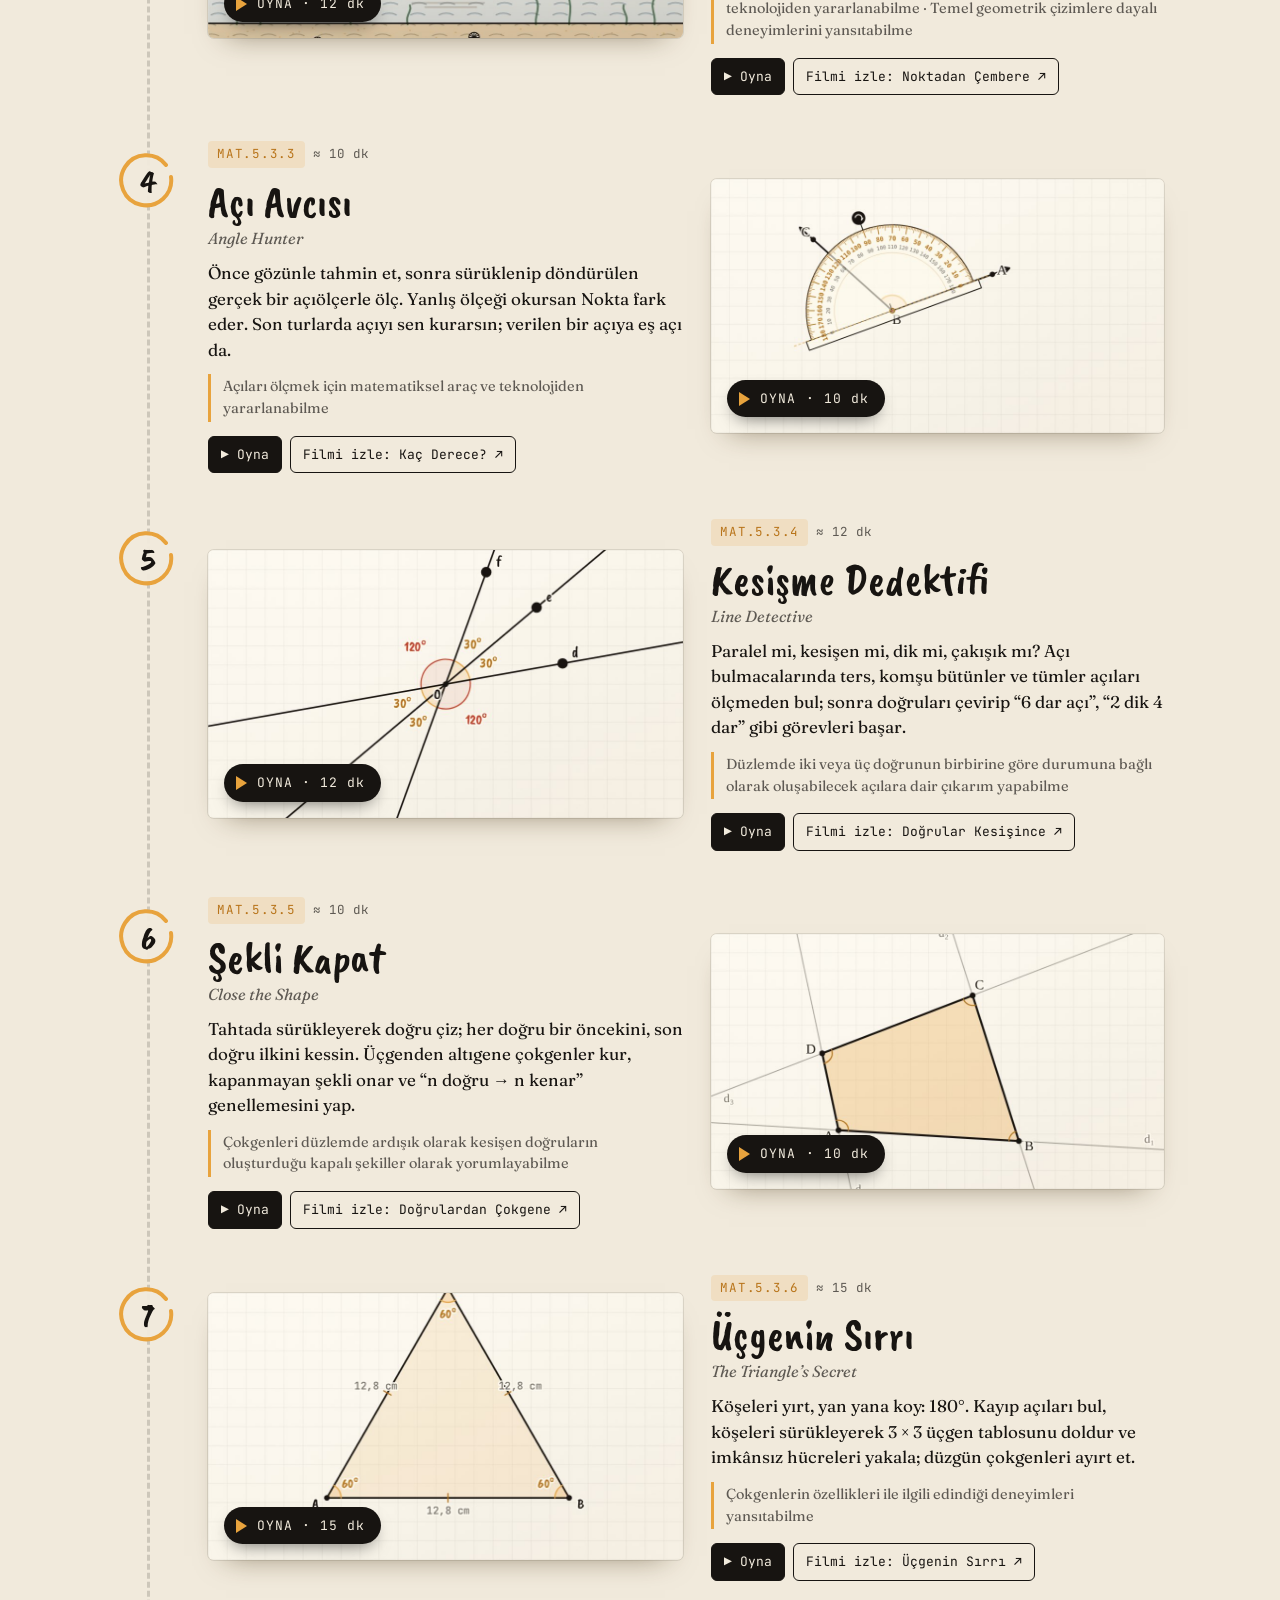
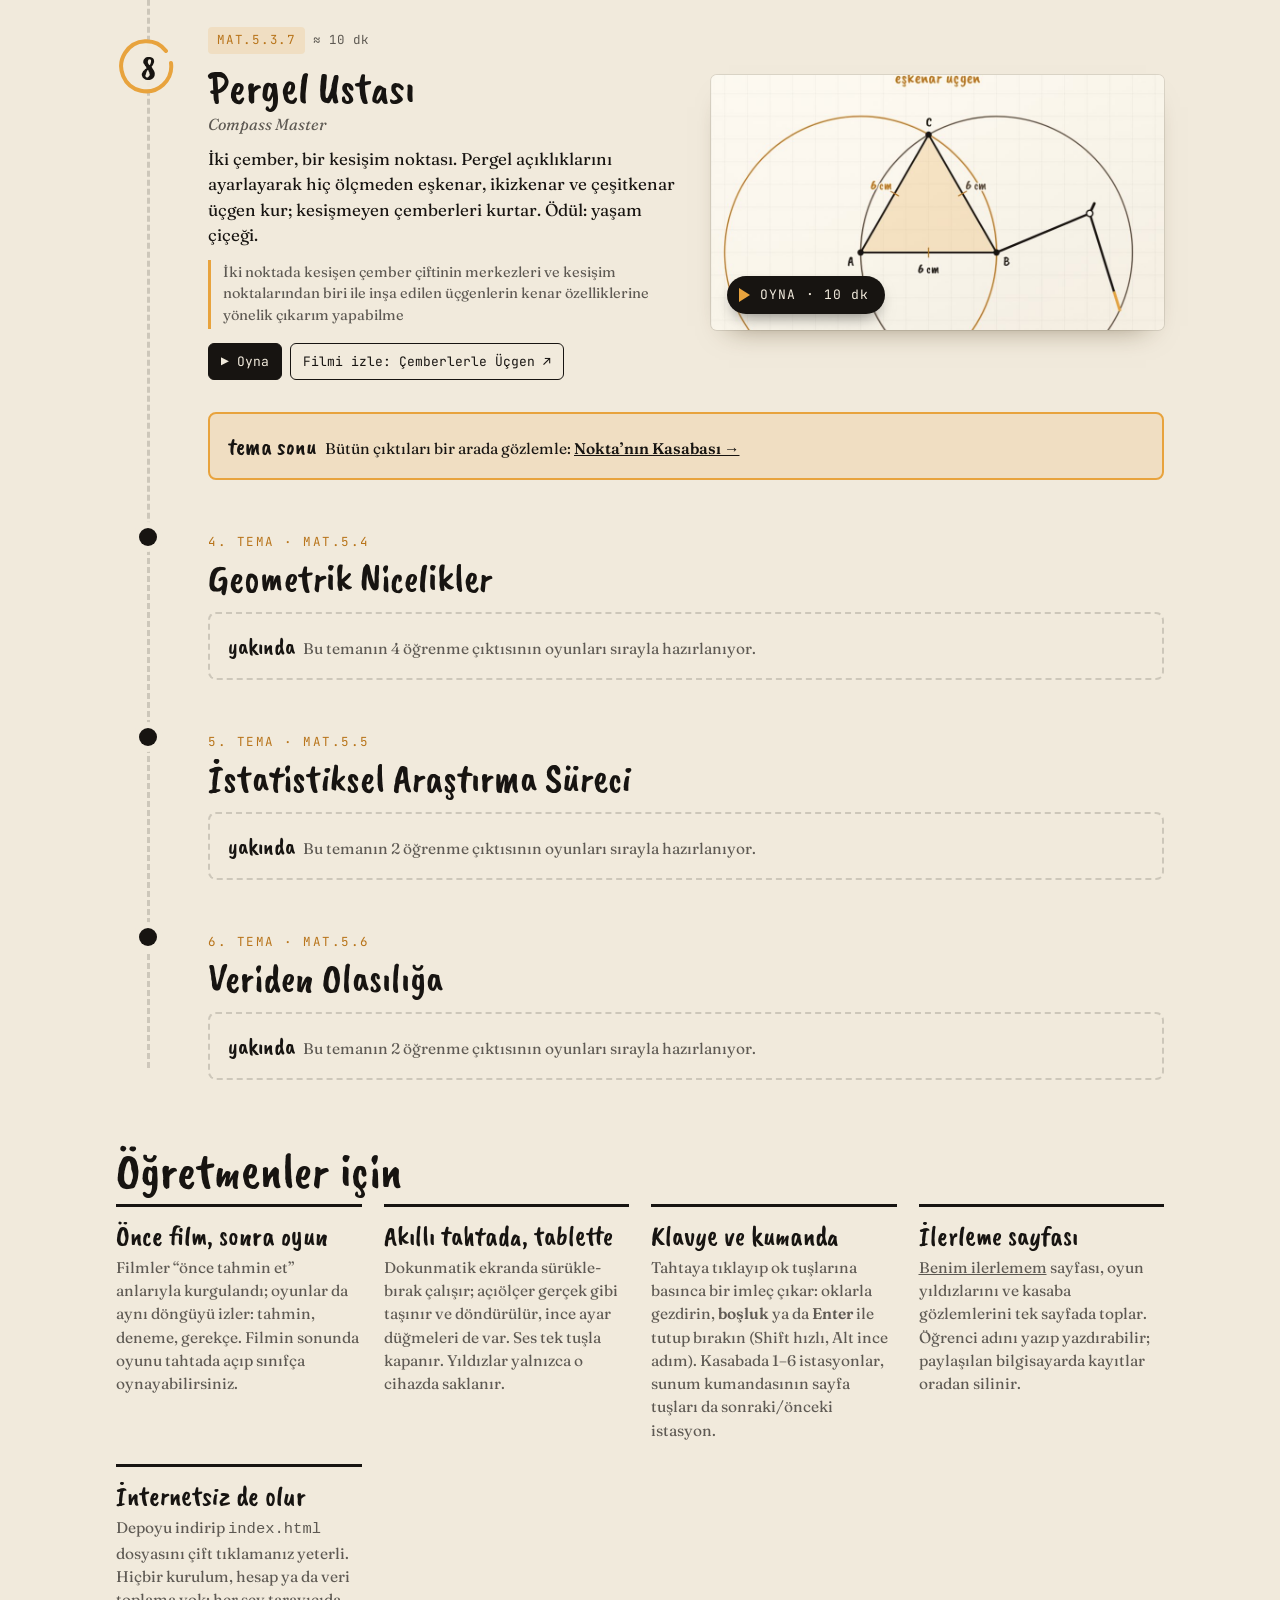
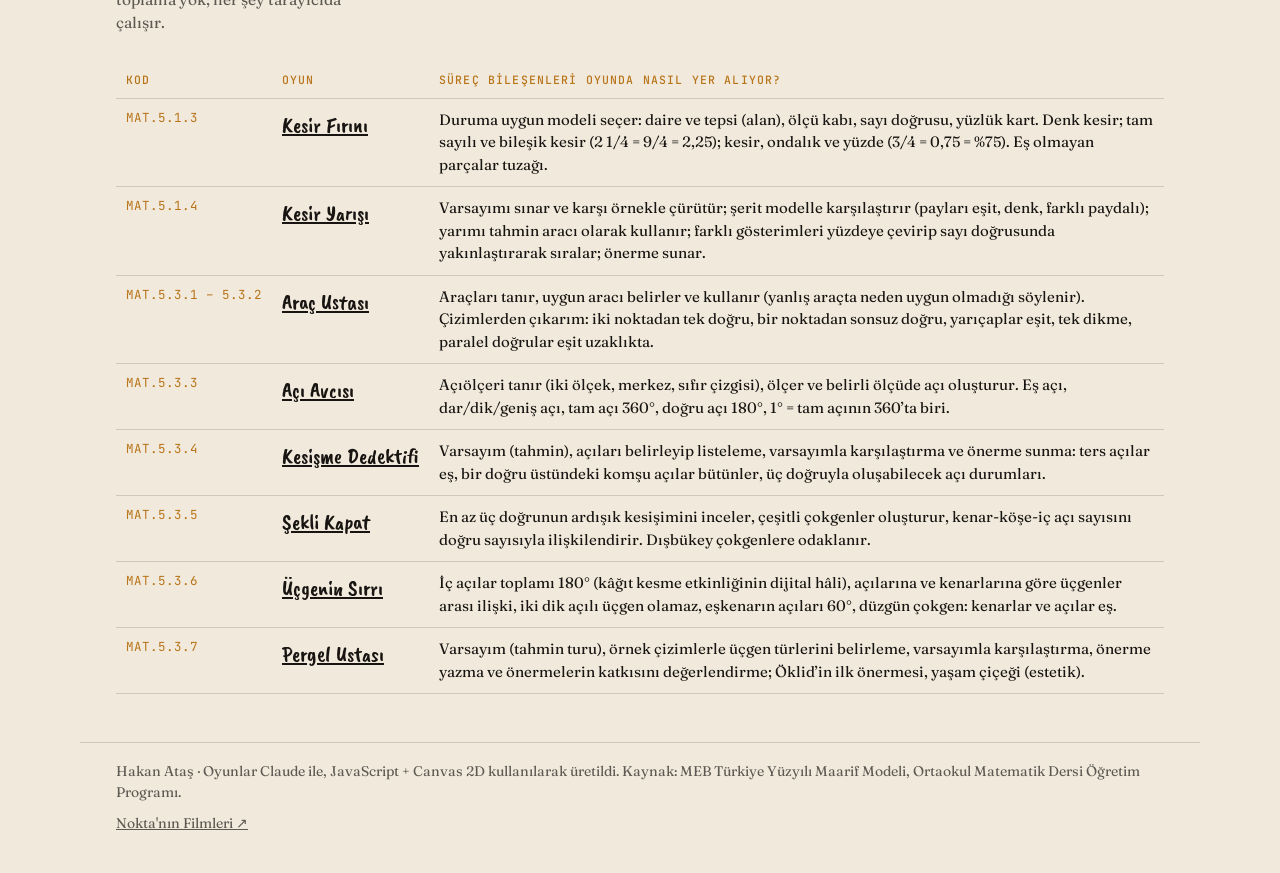
==== commit ff74efb8: "Tema sonu gözlem ortamları: Nokta'nın Çarşısı (MAT.5.1) ve ortak motor - kasaba.js artık ortak motor" ====
--- a/index.html
+++ b/index.html
@@ -12,7 +12,7 @@
 <link rel="preconnect" href="https://fonts.googleapis.com">
 <link rel="preconnect" href="https://fonts.gstatic.com" crossorigin>
 <link href="https://fonts.googleapis.com/css2?family=Caveat+Brush&family=Fraunces:ital,opsz,wght@0,9..144,400;0,9..144,600;1,9..144,400&family=JetBrains+Mono:wght@500&display=swap" rel="stylesheet">
-<link rel="stylesheet" href="css/oyun.css?v=202610031012">
+<link rel="stylesheet" href="css/oyun.css?v=202610031403">
 <style>
   .wrap { max-width: 1120px; }
   header.hero { position: relative; padding-top: clamp(36px, 7vw, 84px); padding-bottom: 28px; }
@@ -80,9 +80,12 @@
   .theme-head span { display: block; font-family: var(--mono); font-size: 12.5px; letter-spacing: .12em; text-transform: uppercase; color: var(--amber-deep); margin-bottom: 6px; }
   .theme-soon { position: relative; display: grid; grid-template-columns: 64px 1fr; gap: 28px; padding: 10px 0 18px; }
   .theme-soon div:last-child { border: 2.5px dashed var(--ink-faint); border-radius: 8px; padding: 14px 18px; color: var(--ink-soft); font-size: 15.5px; }
+  .theme-end div:last-child { border: 2.5px solid var(--amber); background: var(--amber-wash); color: var(--ink); }
+  .theme-end a { font-weight: 600; }
   .theme-soon b { font-family: var(--brush); font-weight: 400; font-size: 24px; color: var(--ink); margin-right: 8px; }
 
   .featured { display: grid; grid-template-columns: minmax(0, 1.1fr) minmax(0, 1fr); gap: 26px; align-items: center; margin: 0 0 26px; padding: 22px; border-radius: 14px; background: rgba(255, 252, 244, .6); box-shadow: 0 0 0 1.5px var(--ink), 0 18px 34px -26px rgba(60,40,10,.6); }
+  .sub-title { font-family: var(--brush); font-weight: 400; font-size: 30px; margin: 6px 0 12px; }
   .featured .tag { font-family: var(--mono); font-size: 12px; letter-spacing: .1em; text-transform: uppercase; color: #fbeee6; background: var(--seal); padding: 3px 8px; border-radius: 4px; }
   @media (max-width: 820px) { .featured { grid-template-columns: 1fr; padding: 16px; } }
   .teach { display: grid; grid-template-columns: repeat(auto-fit, minmax(220px, 1fr)); gap: 22px; margin-top: 8px; }
@@ -141,13 +144,24 @@
 <main class="wrap">
   <h2 class="section-title">Konu sırasıyla oyna</h2>
   <p class="section-sub">Önce sınıfı seç. Her oyun bir öğrenme çıktısına karşılık gelir ve aynı konunun filmiyle eşleşir: önce filmi izle, sonra oyunla pekiştir.</p>
+  <h3 class="sub-title stage" style="--i:3">Tema sonu gözlem ortamları</h3>
   <div class="featured stage" style="--i:4">
+    <a class="thumb" href="oyunlar/carsi.html" aria-label="Nokta'nın Çarşısı'nı aç"><img src="img/carsi.jpg" alt="" loading="lazy" width="960" height="540"><span class="play"><i></i>GEZ · gözlem</span></a>
+    <div class="meta">
+      <span class="tag">1. tema sonu</span> <span class="code">MAT.5.1.1 – 5.1.4 · 4 istasyon</span>
+      <h3>Nokta'nın Çarşısı</h3>
+      <p class="en">A market town of numbers</p>
+      <p class="what">Sayılar ve Nicelikler temasının sonunda: gözlemevinde Güneş’e uzaklığı sağdan üçer üçer bölüklere ayır ve oku, otogarda gezi için kaç otobüs gerektiğini bul ve kalanı yorumla, pastanede siparişleri tepsiyle, ölçü kabıyla ve yüzlük kartla göster, pazarda kim daha çok çilek almış karşılaştır. Çarşıda 5 sayı saklı.</p>
+      <div class="links"><a class="primary" href="oyunlar/carsi.html">▶ Çarşıya gir</a> <span class="kprog" id="cprog"></span></div>
+    </div>
+  </div>
+  <div class="featured stage" style="--i:5">
     <a class="thumb" href="oyunlar/kasaba.html" aria-label="Nokta'nın Kasabası'nı aç"><img src="img/kasaba.jpg" alt="" loading="lazy" width="960" height="540"><span class="play"><i></i>GEZ · gözlem</span></a>
     <div class="meta">
-      <span class="tag">gözlem ortamı</span> <span class="code">MAT.5.3 · MAT.5.1.3 – 5.1.4 · 8 istasyon</span>
+      <span class="tag">3. tema sonu</span> <span class="code">MAT.5.3.1 – 5.3.7 · 6 istasyon</span>
       <h3>Nokta'nın Kasabası</h3>
       <p class="en">A town to observe</p>
-      <p class="what">Puan yok, gözlem var. Kasabada gez: istasyonda rayların neden hiç birleşmediğini ölç, saat kulesinde akrep ile yelkovan arasındaki açıyı ölç, kavşakta sokakları çevir, çini atölyesinde çokgen çiniler yap ve döşe, köprüde üçgenin sırrını bul, çeşmede iki taşın halkalarından üçgen kur. Yeni: pastanede siparişleri tepsiyle, ölçü kabıyla ve yüzlük kartla göster; pazarda kim daha çok çilek almış, şeritle ve sayı doğrusuyla karşılaştır. Önce “Sence?”, sonra dene; gözlemler deftere yazılır. Kasabada 8 şekil de saklı; ikisi hareket ediyor.</p>
+      <p class="what">Geometrik Şekiller temasının sonunda: istasyonda rayların neden hiç birleşmediğini ölç, saat kulesinde akrep ile yelkovan arasındaki açıyı ölç, kavşakta sokakları çevir, çini atölyesinde çokgen çiniler yap ve döşe, köprüde üçgenin sırrını bul, çeşmede iki taşın halkalarından üçgen kur. Puan yok, gözlem var; kasabada 8 şekil saklı.</p>
       <div class="links"><a class="primary" href="oyunlar/kasaba.html">▶ Kasabaya gir</a> <span class="kprog" id="kprog"></span></div>
     </div>
   </div>
@@ -175,7 +189,7 @@
   <span><a href="https://hakanatas.github.io/nokta-filmleri/" target="_blank" rel="noopener">Nokta'nın Filmleri ↗</a></span>
 </footer>
 
-<script src="js/ortak.js?v=202610031012"></script>
+<script src="js/ortak.js?v=202610031403"></script>
 <script>
   const FILMS = 'https://hakanatas.github.io/nokta-filmleri/';
   const GAMES = [
@@ -216,9 +230,9 @@
   ];
   const GRADES = {
     5: { themes: [
-      { t: 'MAT.5.1', name: 'Sayılar ve Nicelikler', n: 4, games: GAMES_KESIR },
+      { t: 'MAT.5.1', name: 'Sayılar ve Nicelikler', n: 4, games: GAMES_KESIR, dunya: { ad: 'Nokta’nın Çarşısı', url: 'oyunlar/carsi.html' } },
       { t: 'MAT.5.2', name: 'İşlemlerle Cebirsel Düşünme', n: 4 },
-      { t: 'MAT.5.3', name: 'Geometrik Şekiller', n: 7, games: GAMES },
+      { t: 'MAT.5.3', name: 'Geometrik Şekiller', n: 7, games: GAMES, dunya: { ad: 'Nokta’nın Kasabası', url: 'oyunlar/kasaba.html' } },
       { t: 'MAT.5.4', name: 'Geometrik Nicelikler', n: 4 },
       { t: 'MAT.5.5', name: 'İstatistiksel Araştırma Süreci', n: 2 },
       { t: 'MAT.5.6', name: 'Veriden Olasılığa', n: 2 },
@@ -228,7 +242,7 @@
   const esc = (s) => s.replace(/[&<>"]/g, (c) => ({ '&': '&amp;', '<': '&lt;', '>': '&gt;', '"': '&quot;' }[c]));
   const ring = `<svg viewBox="0 0 64 64" aria-hidden="true"><path d="M50 14 A 25 25 0 1 0 55 26" fill="rgba(241,234,220,.95)" stroke="#e8a33d" stroke-width="4" stroke-linecap="round"/></svg>`;
   const saved = N.load();
-  try { const K = JSON.parse(localStorage.getItem('nokta-kasaba')) || {}, n = Object.keys(K.done || {}).length; if (n) document.getElementById('kprog').textContent = `${n} görev tamamlandı`; } catch (_) {}
+  [['nokta-kasaba', 'kprog'], ['nokta-carsi', 'cprog']].forEach(([k, el]) => { try { const K = JSON.parse(localStorage.getItem(k)) || {}, n = Object.keys(K.done || {}).filter((t) => k !== 'nokta-kasaba' || !/^(pastane|pazar)\./.test(t)).length; if (n) document.getElementById(el).textContent = `${n} görev tamamlandı`; } catch (_) {} });
   const stars = (id) => { const s = saved[id] && saved[id].stars; return s ? `<span class="done" aria-label="${s} yıldız">${[0, 1, 2].map((i) => N.starSvg(i < s).replace(' class="got"', '')).join('')}</span>` : ''; };
 
   function render(g) {
@@ -250,6 +264,7 @@
           <div class="links"><a class="primary" href="oyunlar/${f.id}.html">▶ Oyna</a><a href="${FILMS}#${f.film}" target="_blank" rel="noopener">Filmi izle: ${esc(f.filmTitle)} ↗</a></div>
         </div>
       </li>`; });
+      if (T.dunya) html += `<li class="theme-soon theme-end stage" style="--i:${n + 4}"><div></div><div><b>tema sonu</b>Bütün çıktıları bir arada gözlemle: <a href="${T.dunya.url}">${esc(T.dunya.ad)} →</a></div></li>`;
       if (!T.games) html += `<li class="theme-soon stage" style="--i:${n + 4}"><div></div><div><b>yakında</b>Bu temanın ${T.n} öğrenme çıktısının oyunları sırayla hazırlanıyor.</div></li>`;
       else if (T.t === 'MAT.5.1') html += `<li class="theme-soon stage" style="--i:${n + 4}"><div></div><div><b>yakında</b>Bu temanın kesirler dışındaki öğrenme çıktılarının (MAT.5.1.1 – 5.1.2) oyunları hazırlanıyor.</div></li>`;
     });
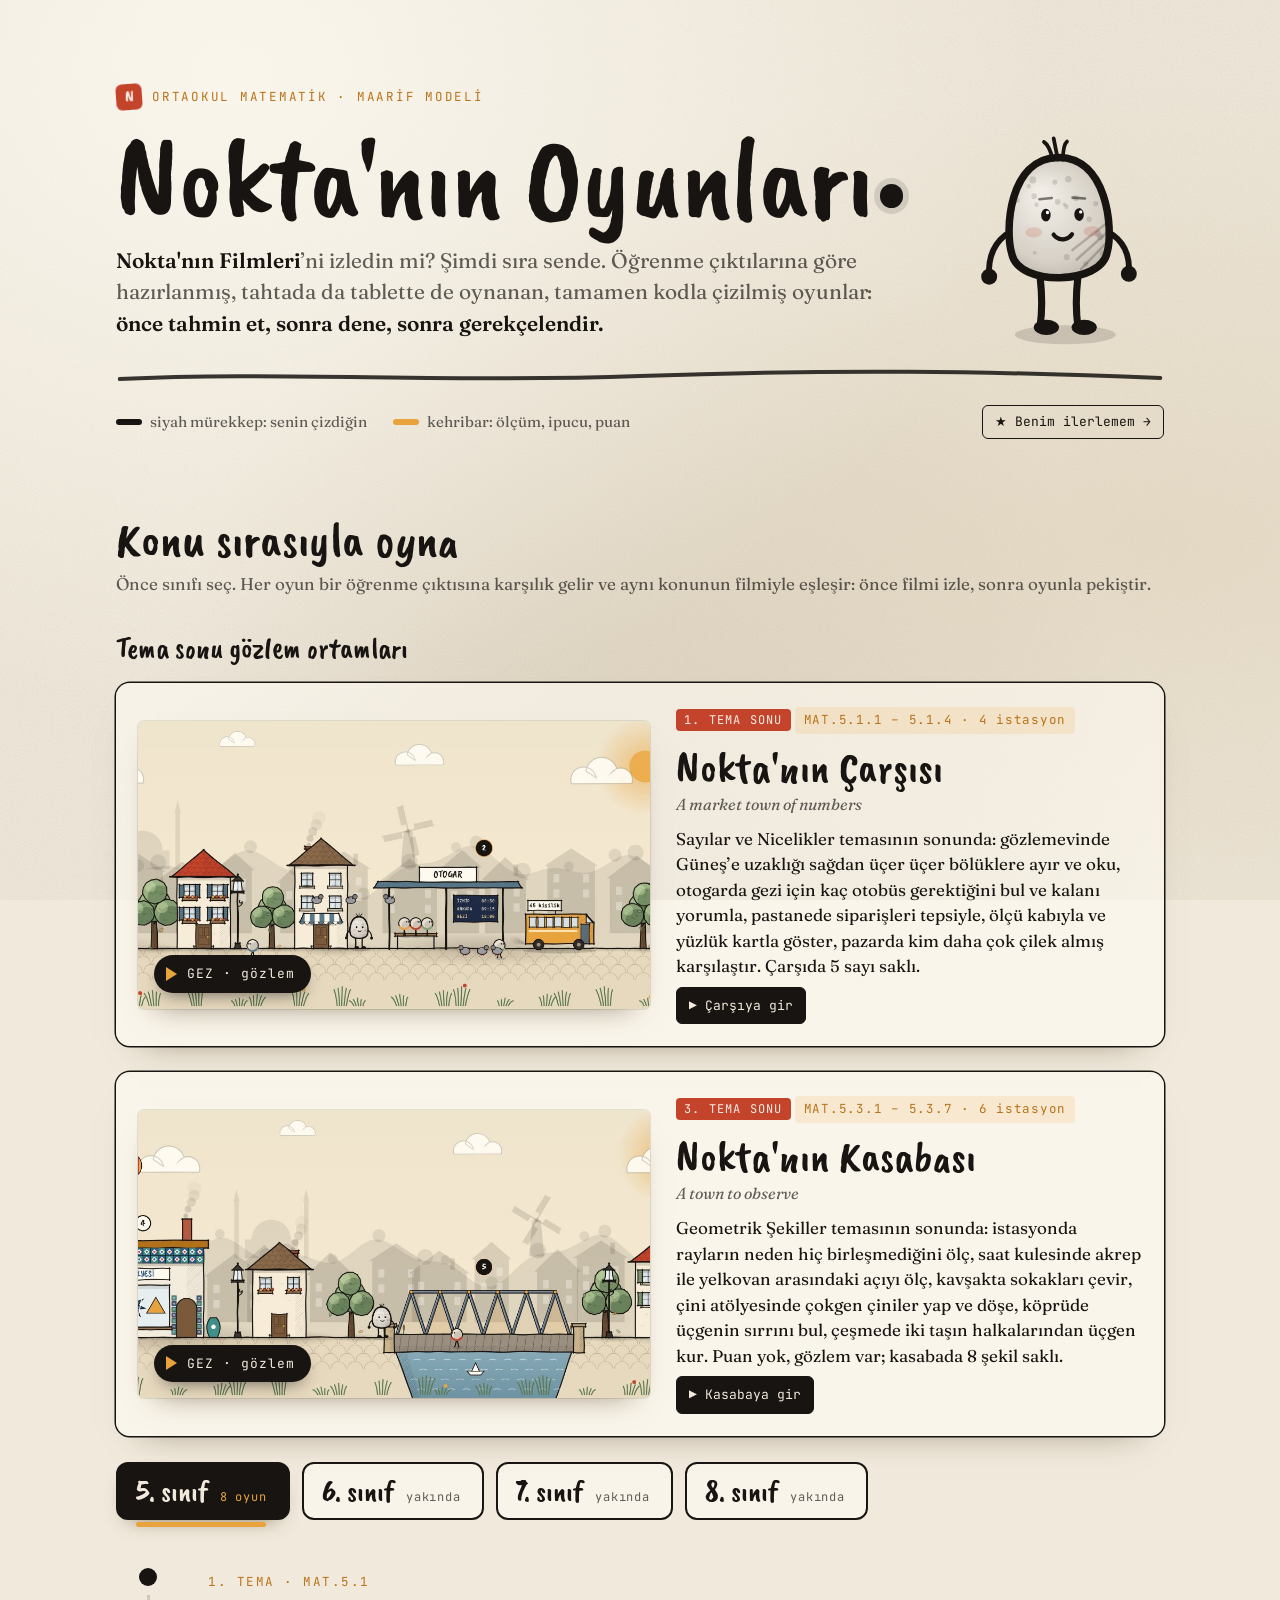
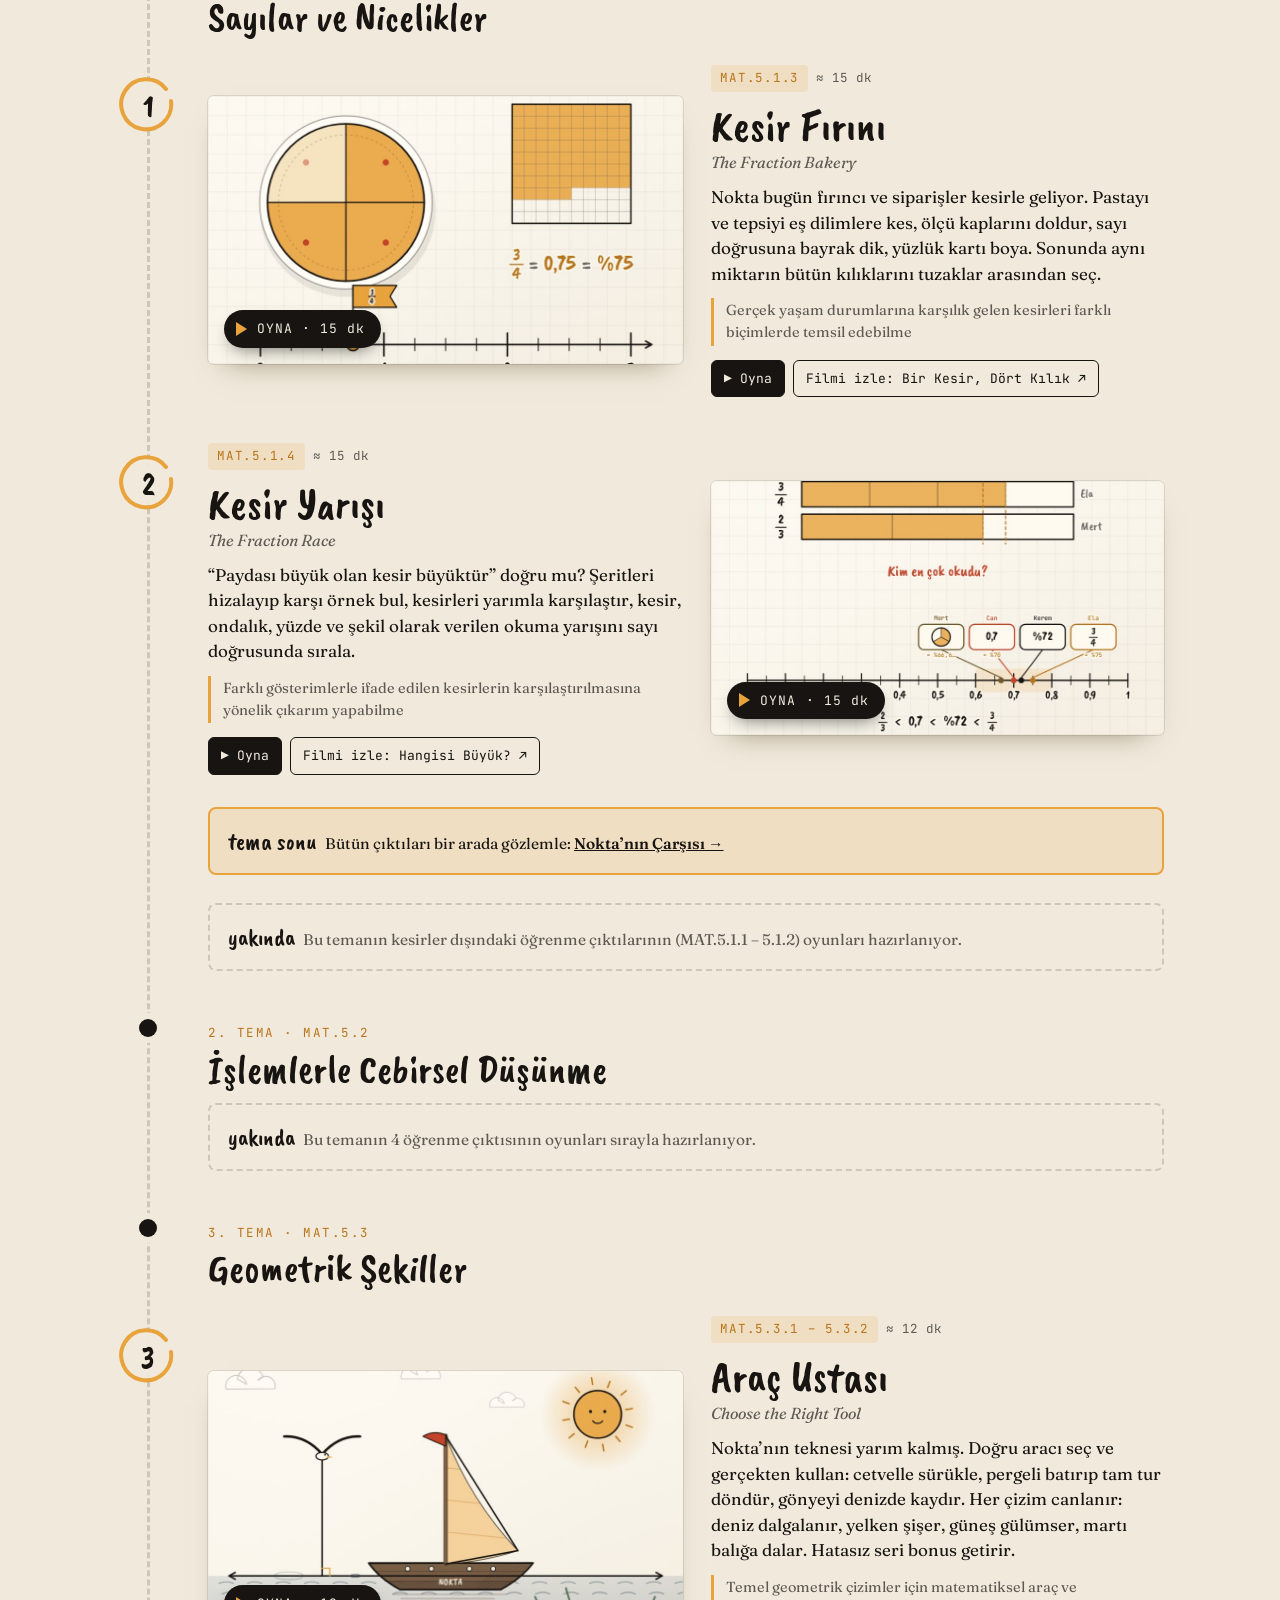
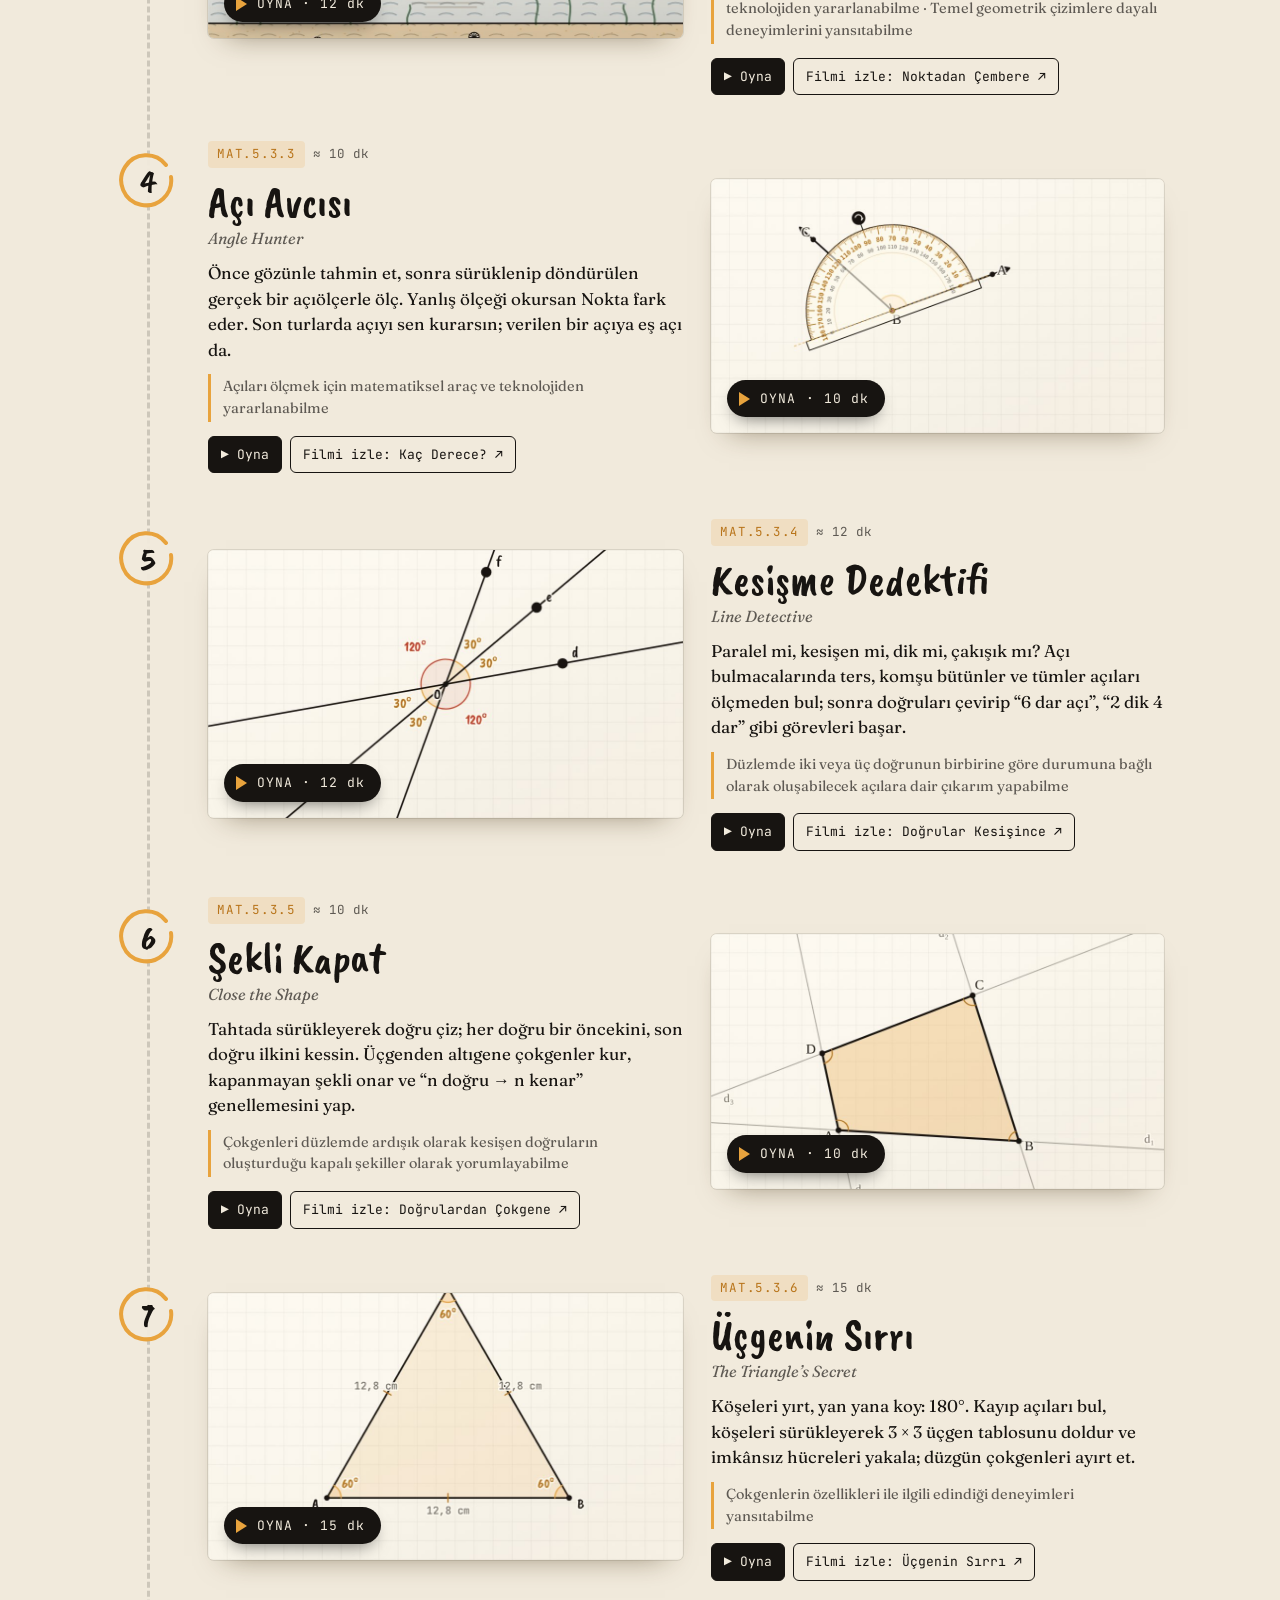
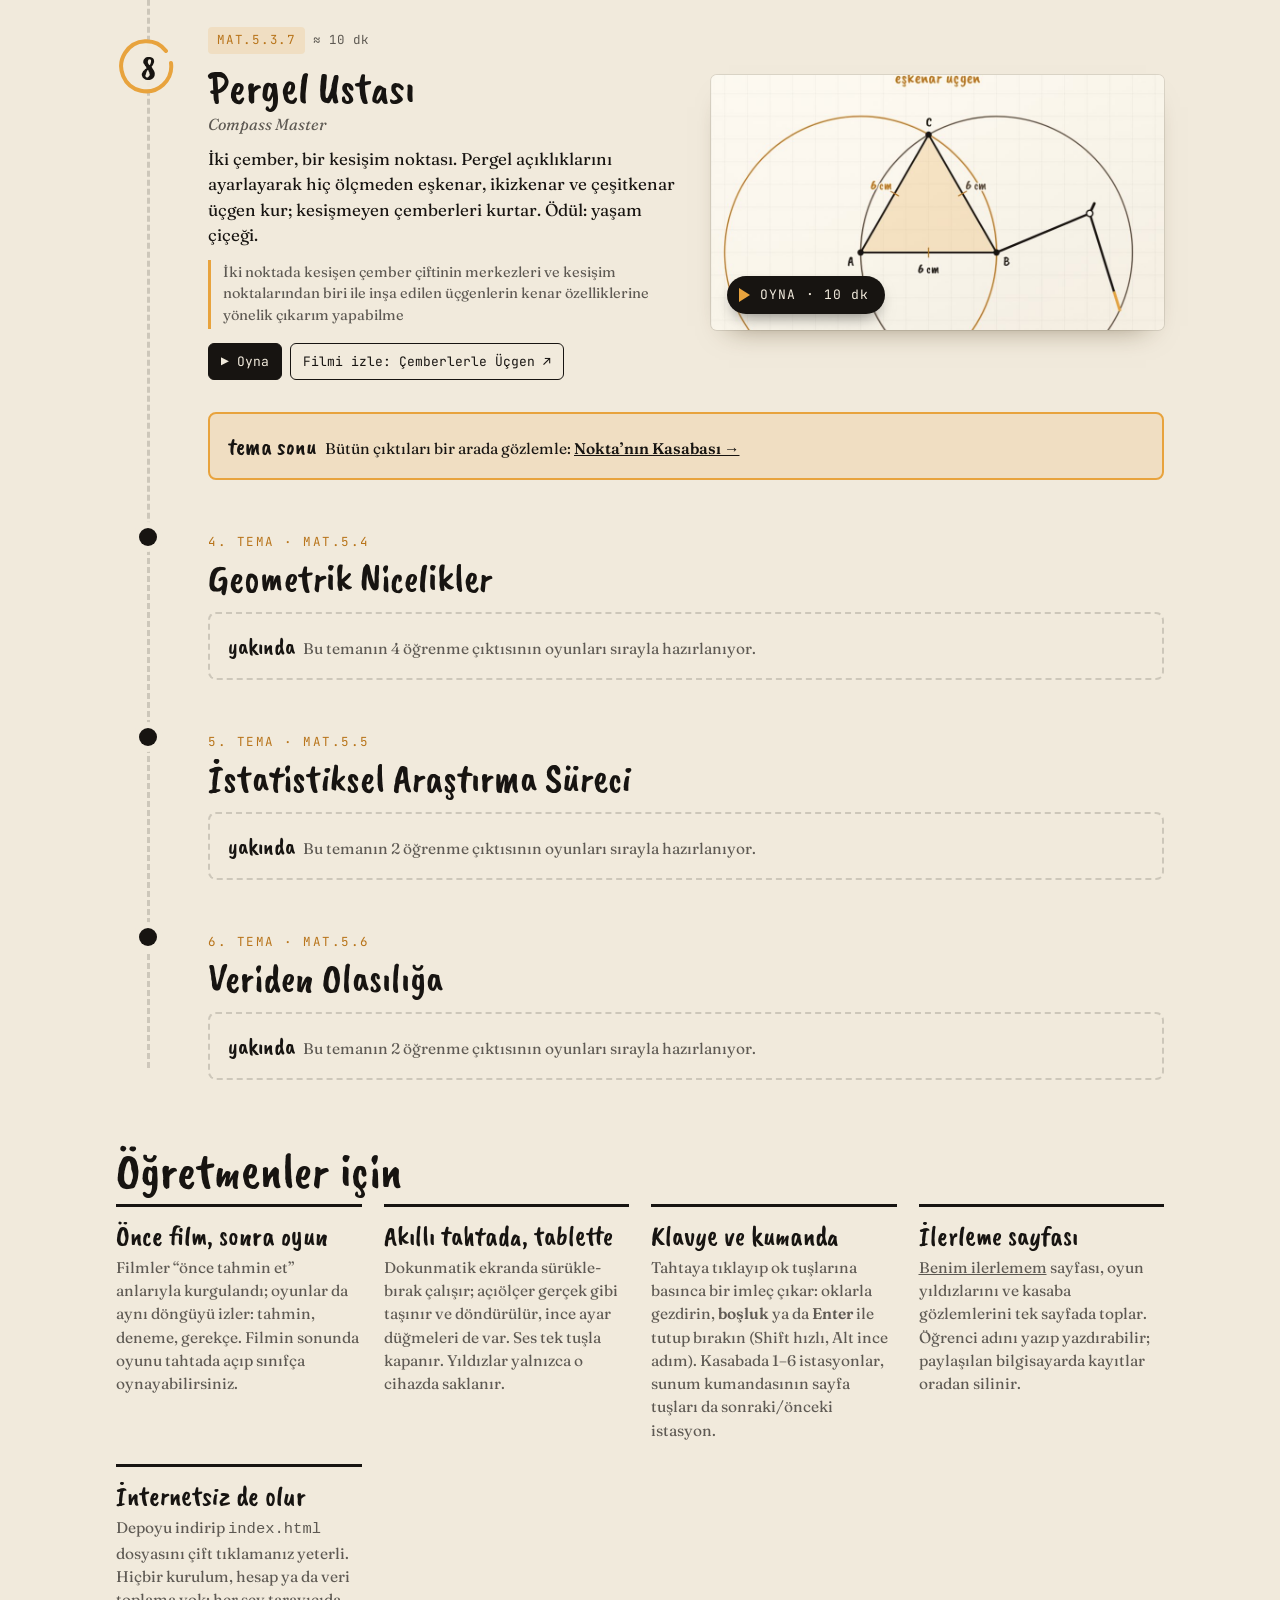
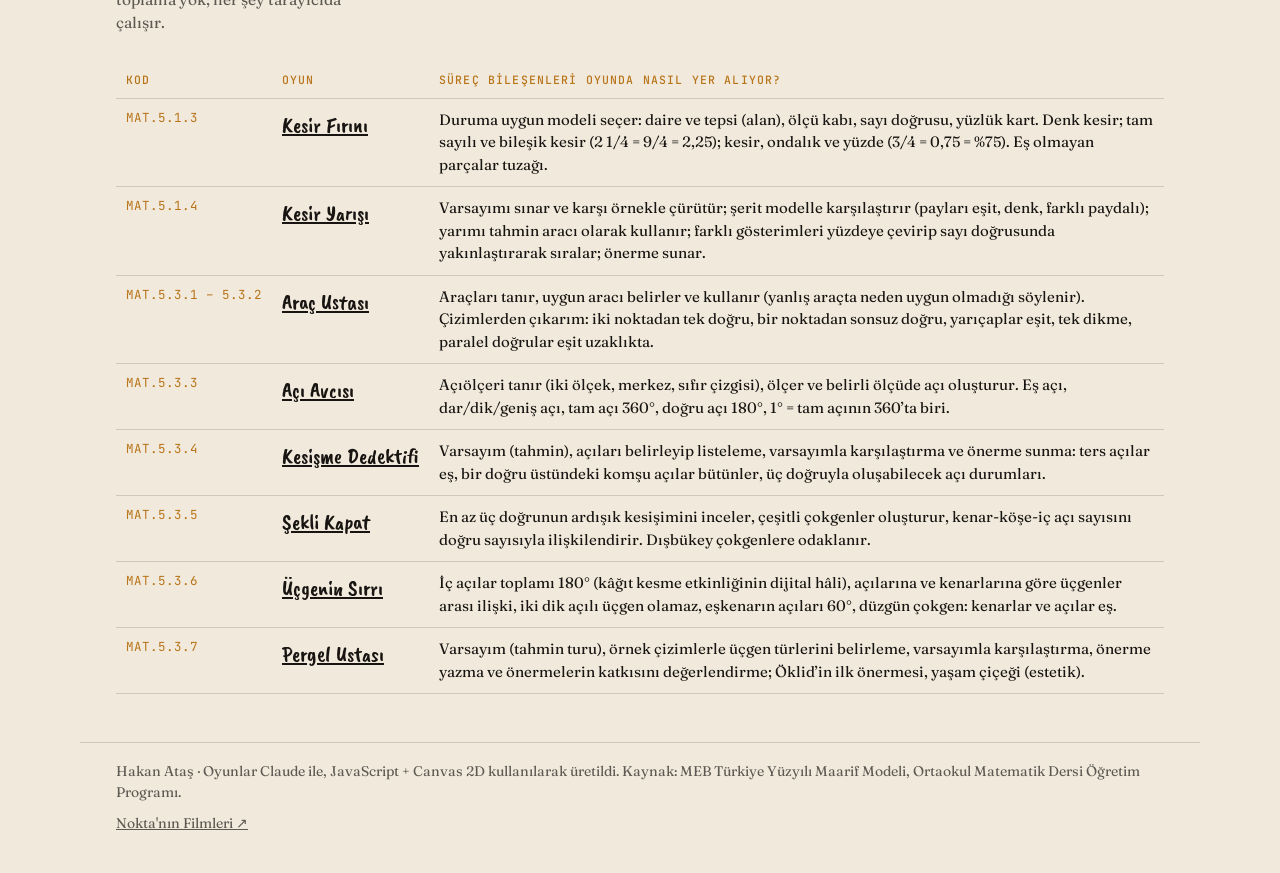
==== commit cea4f64e: "Gözlem ortamları: öğrenciyi adım adım yönlendiren rehber - Yakın planda her an tek görev: 'Görev 2/4" ====
--- a/index.html
+++ b/index.html
@@ -12,7 +12,7 @@
 <link rel="preconnect" href="https://fonts.googleapis.com">
 <link rel="preconnect" href="https://fonts.gstatic.com" crossorigin>
 <link href="https://fonts.googleapis.com/css2?family=Caveat+Brush&family=Fraunces:ital,opsz,wght@0,9..144,400;0,9..144,600;1,9..144,400&family=JetBrains+Mono:wght@500&display=swap" rel="stylesheet">
-<link rel="stylesheet" href="css/oyun.css?v=202610031403">
+<link rel="stylesheet" href="css/oyun.css?v=202610031436">
 <style>
   .wrap { max-width: 1120px; }
   header.hero { position: relative; padding-top: clamp(36px, 7vw, 84px); padding-bottom: 28px; }
@@ -189,7 +189,7 @@
   <span><a href="https://hakanatas.github.io/nokta-filmleri/" target="_blank" rel="noopener">Nokta'nın Filmleri ↗</a></span>
 </footer>
 
-<script src="js/ortak.js?v=202610031403"></script>
+<script src="js/ortak.js?v=202610031436"></script>
 <script>
   const FILMS = 'https://hakanatas.github.io/nokta-filmleri/';
   const GAMES = [
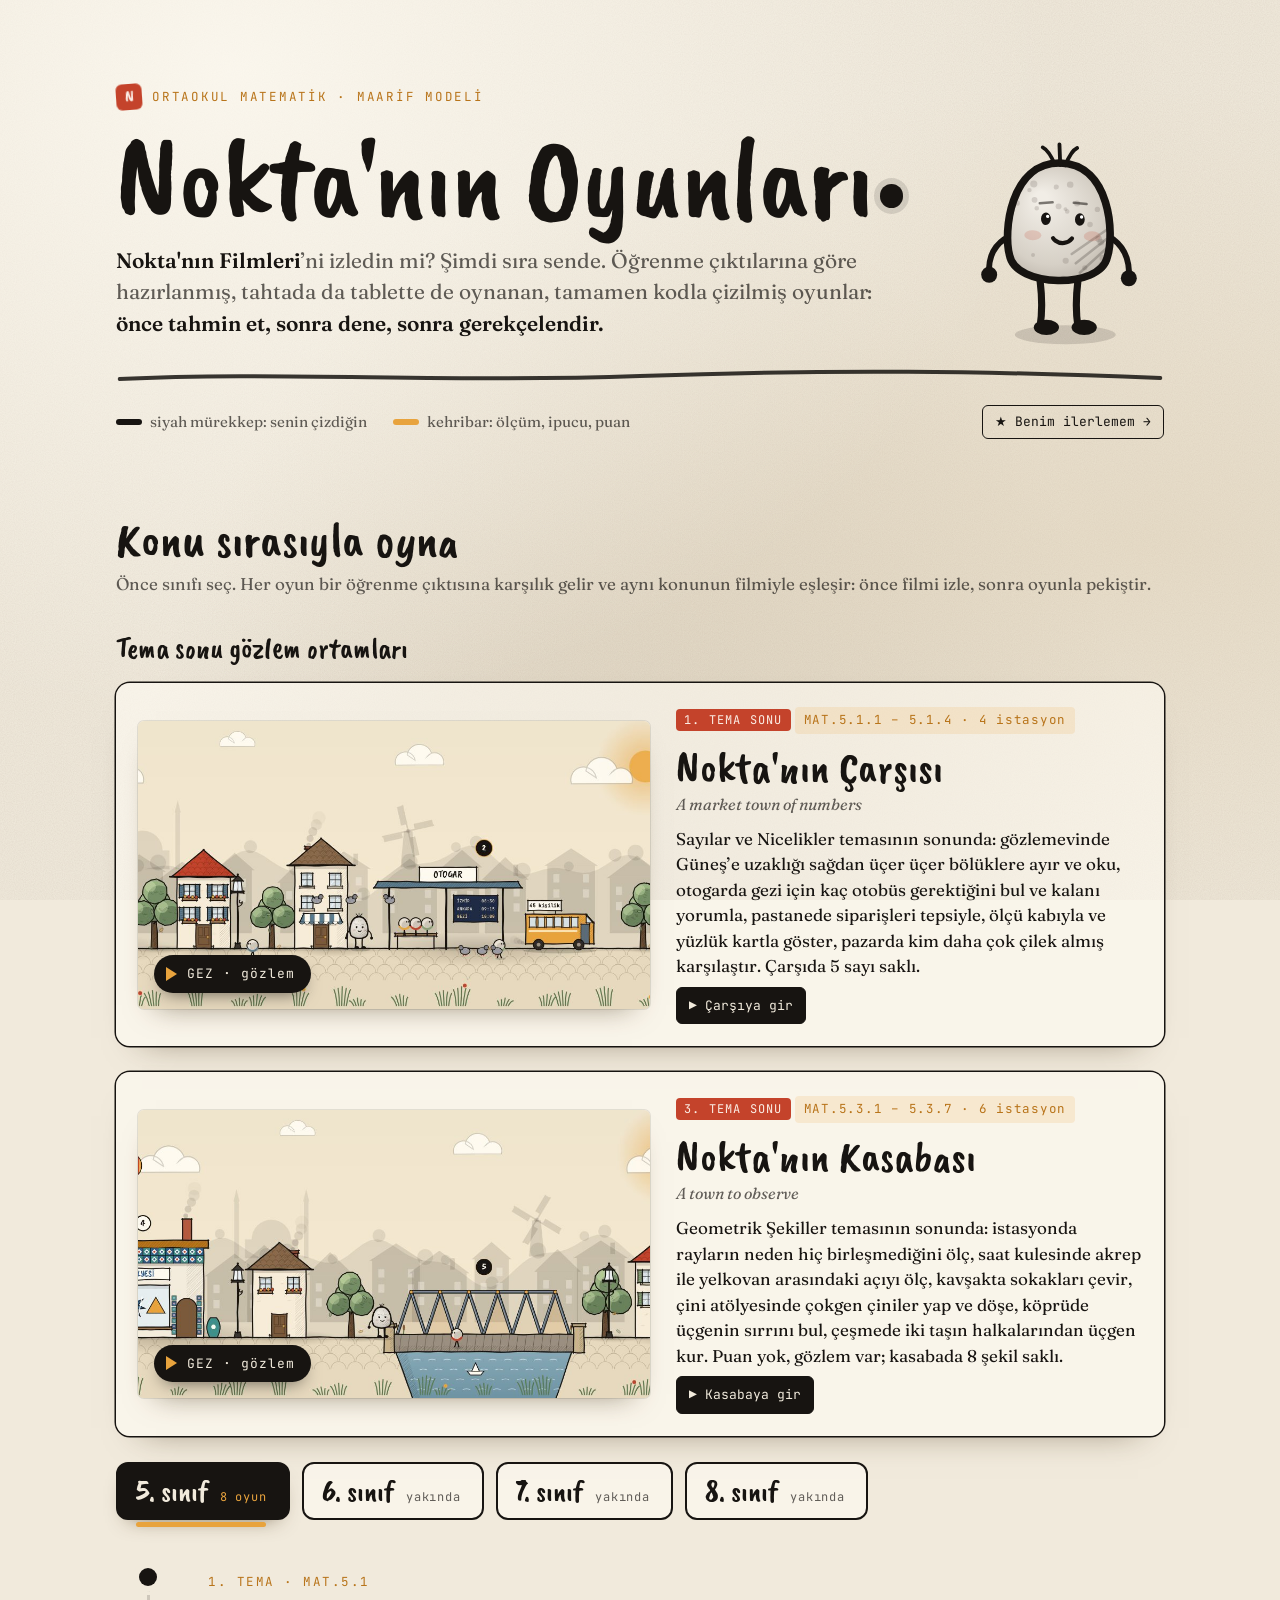
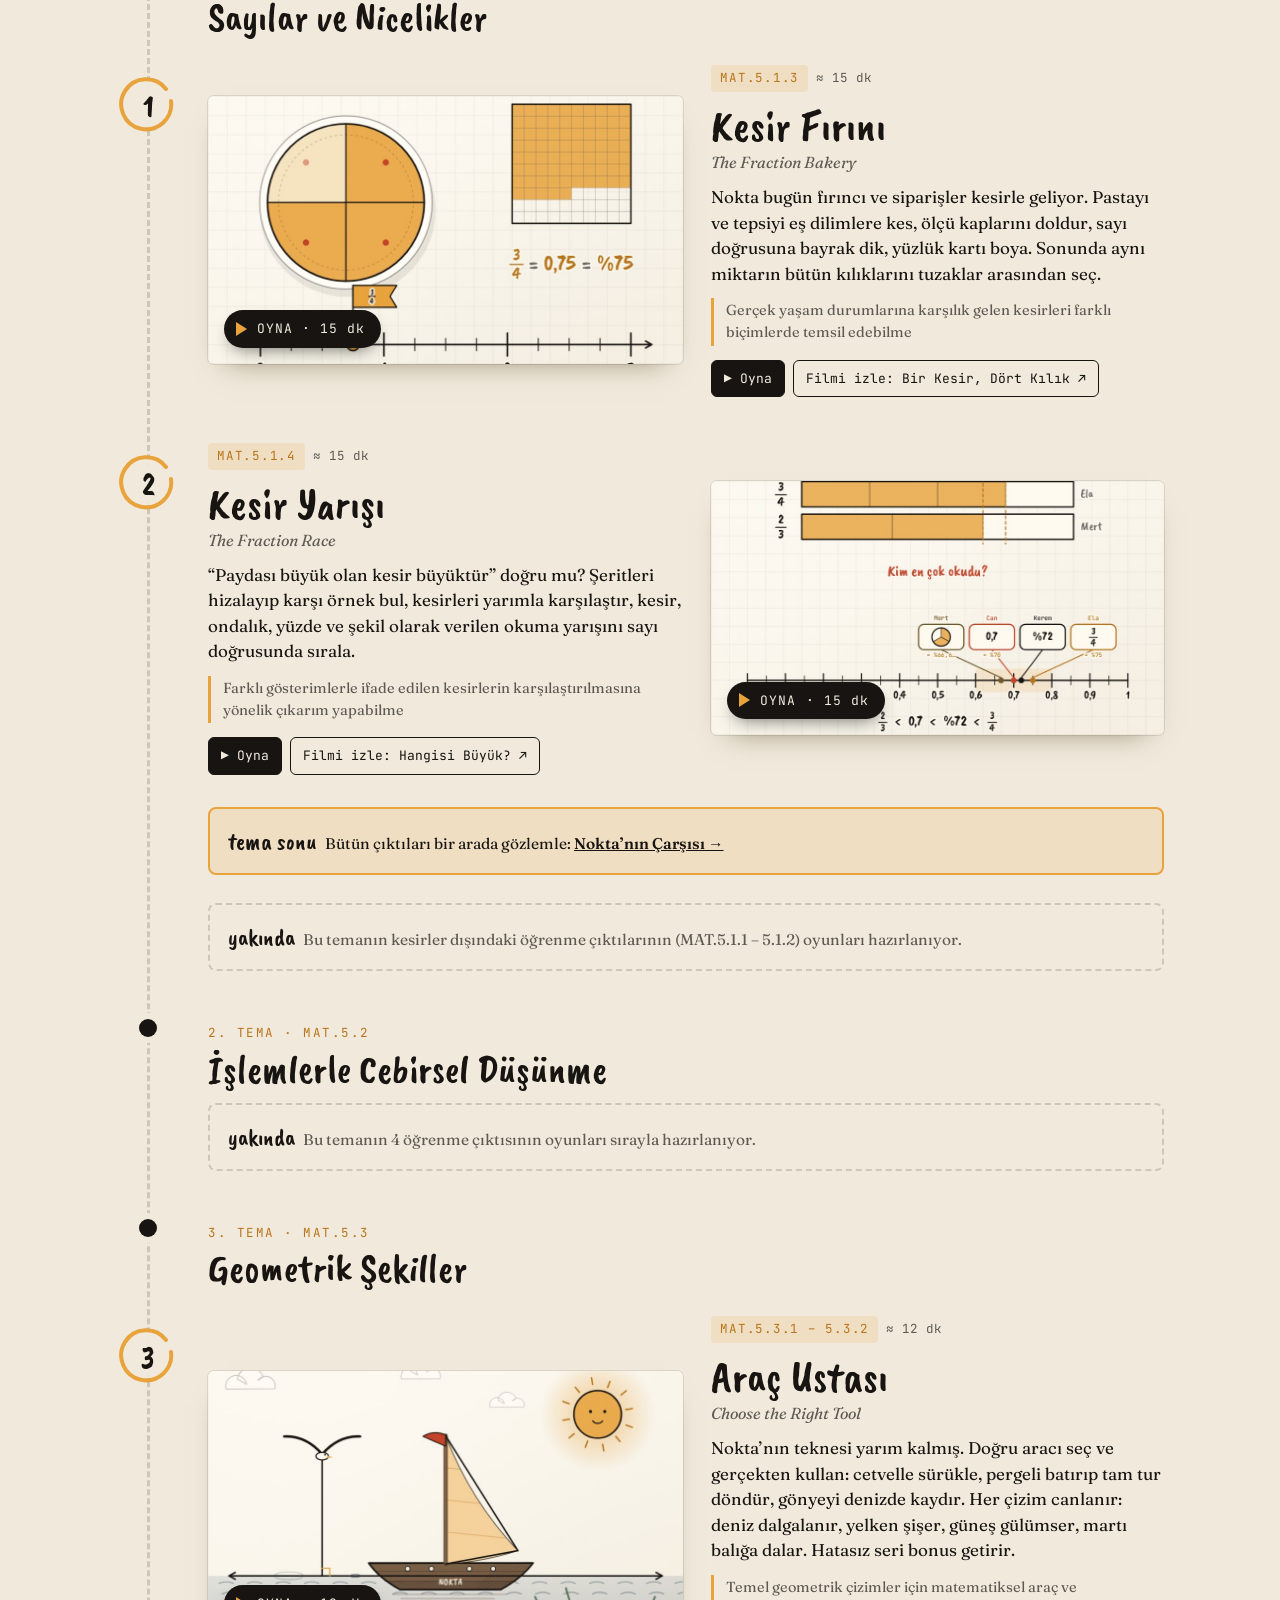
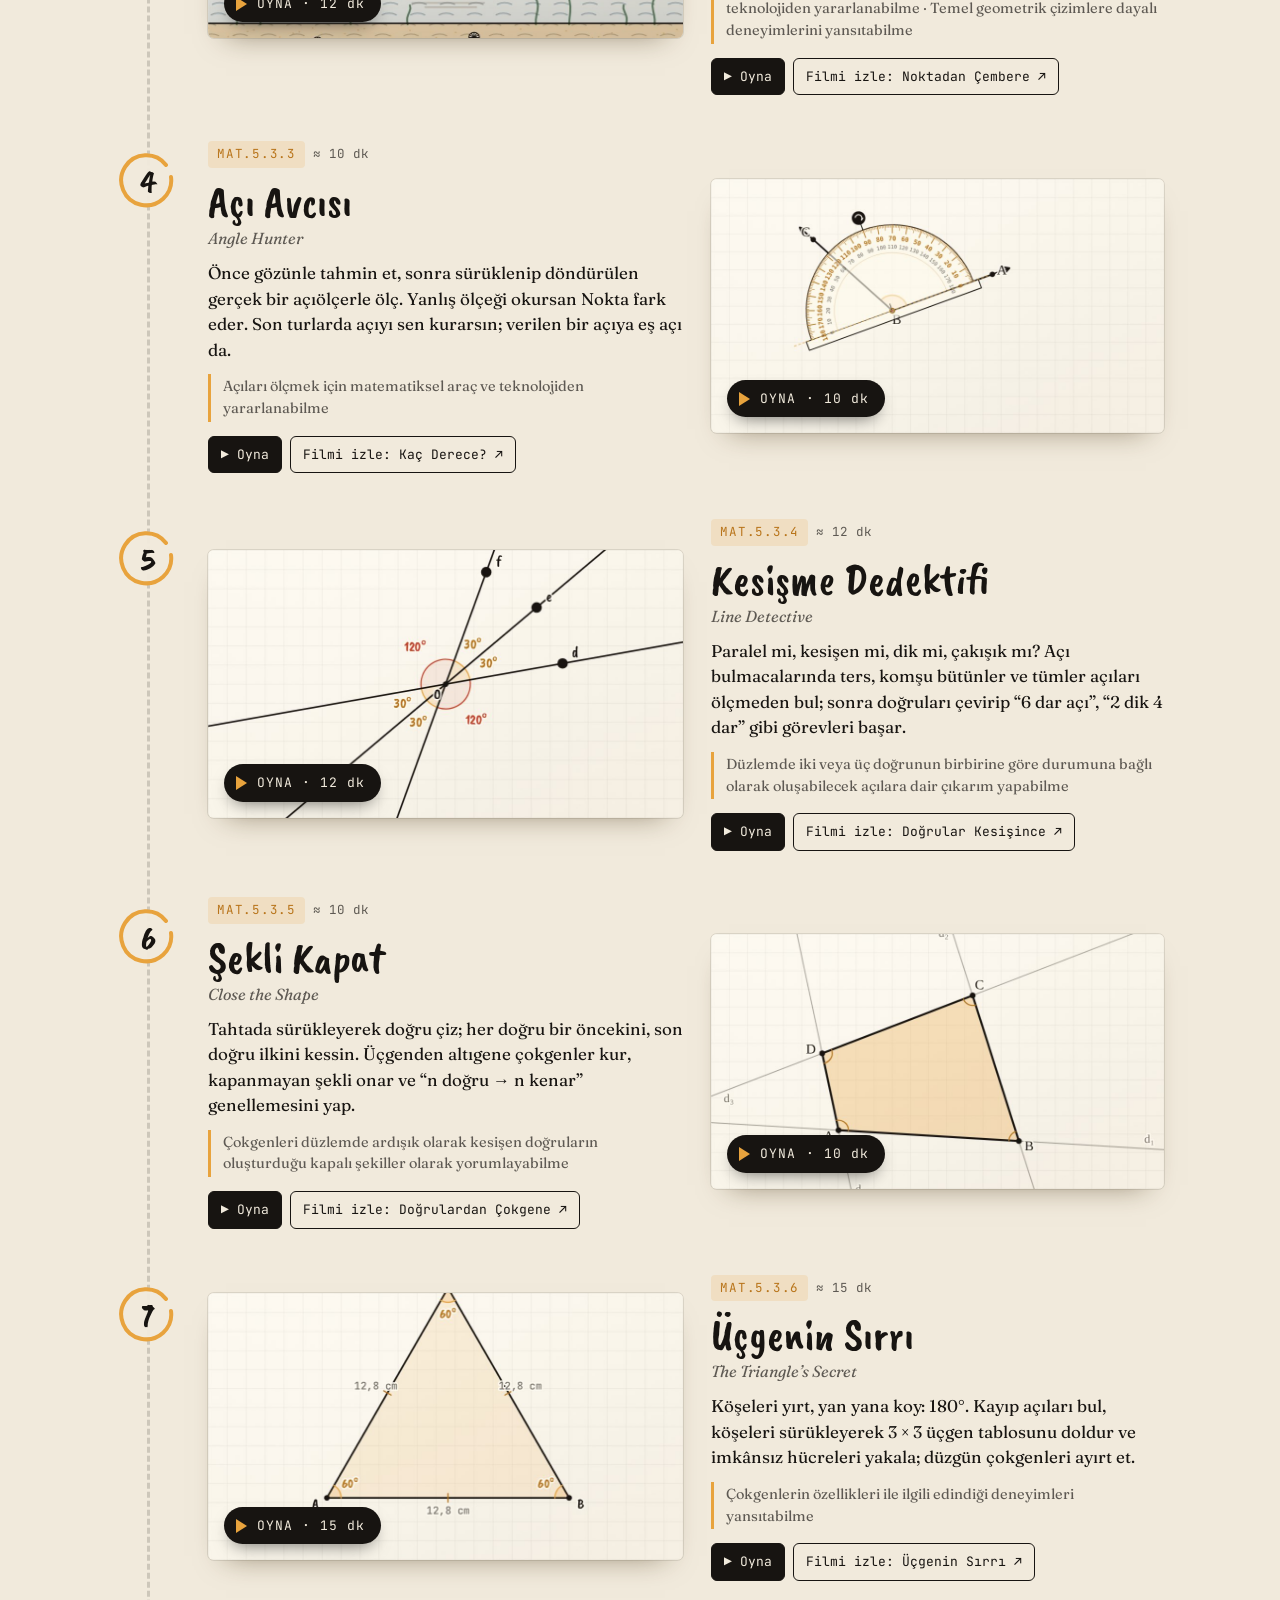
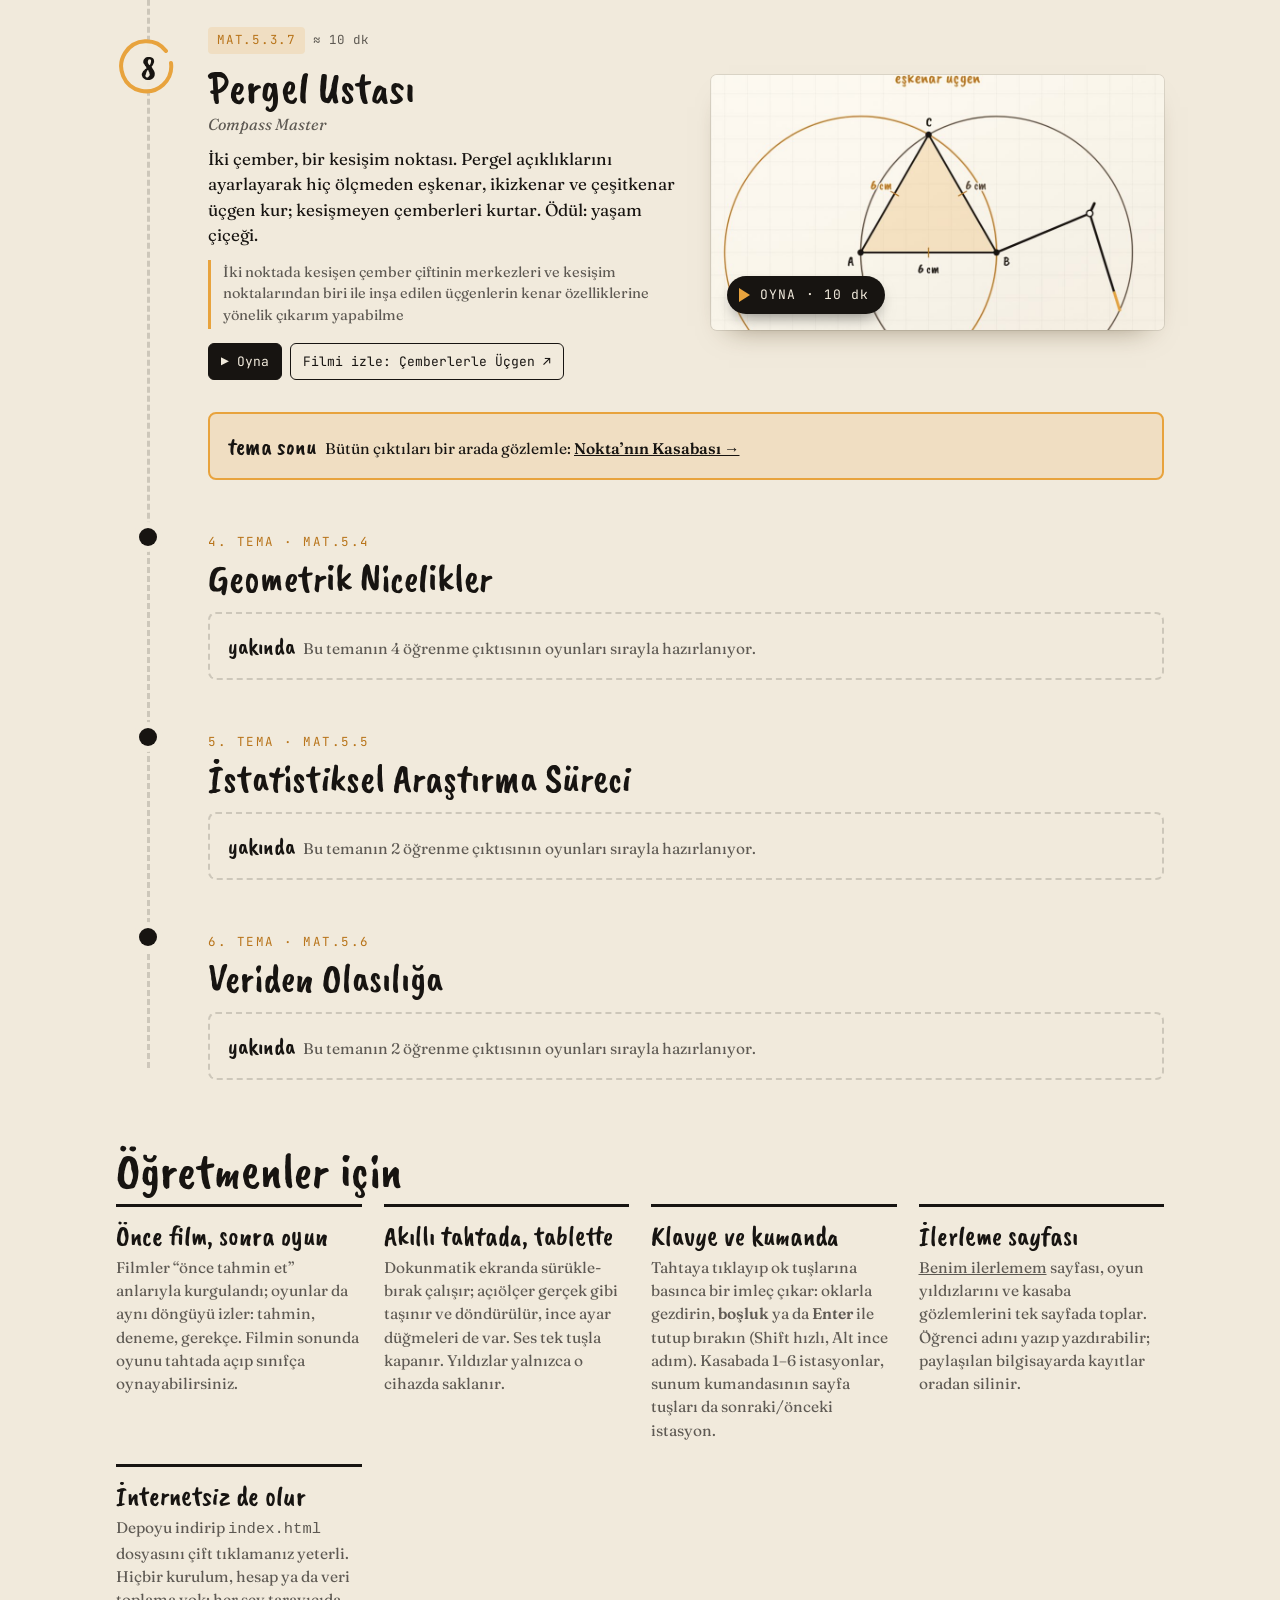
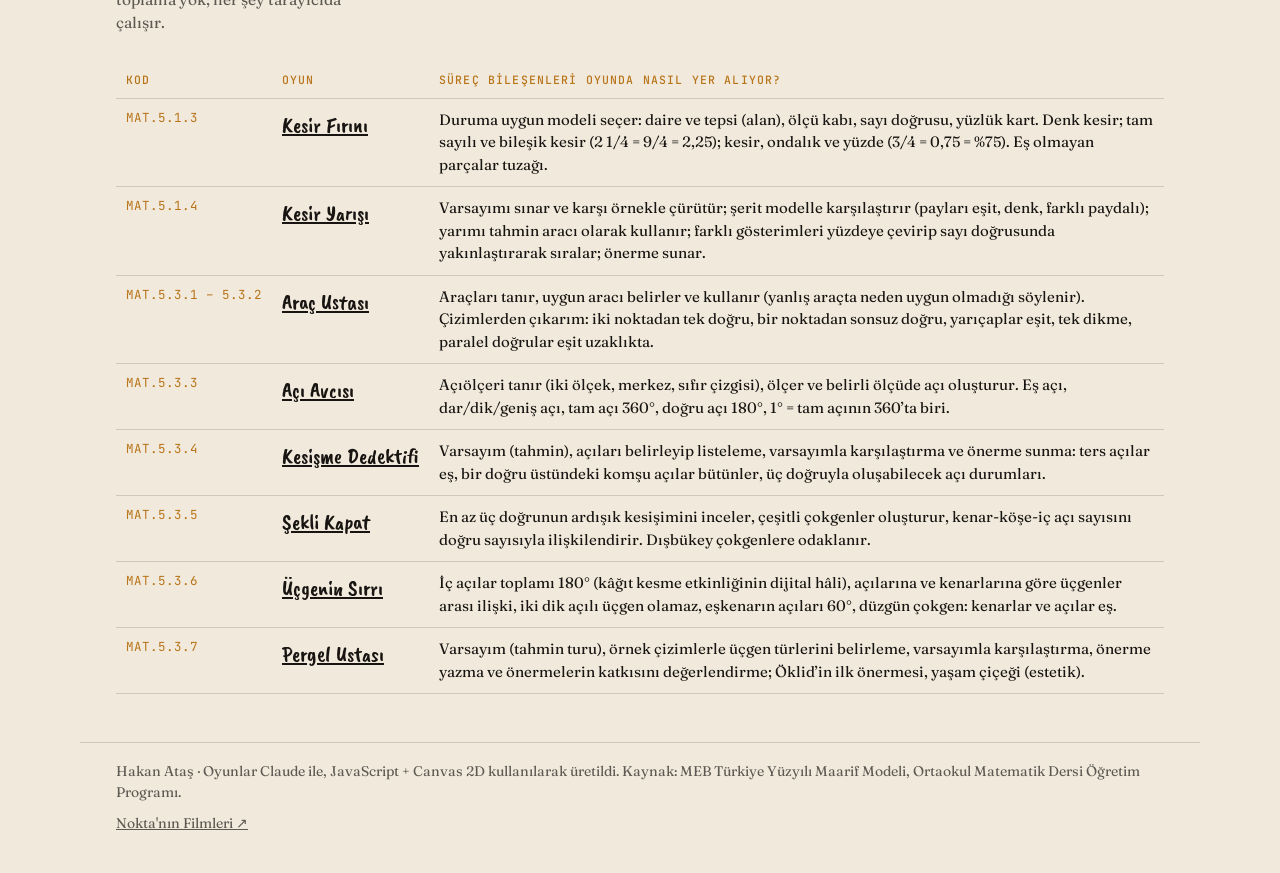
==== commit 851a7a90: "Rehber: cevabı hemen söylemesin; istasyon işaretleri tıklanabilir - Gökyüzündeki numaralı istasyon i" ====
--- a/index.html
+++ b/index.html
@@ -12,7 +12,7 @@
 <link rel="preconnect" href="https://fonts.googleapis.com">
 <link rel="preconnect" href="https://fonts.gstatic.com" crossorigin>
 <link href="https://fonts.googleapis.com/css2?family=Caveat+Brush&family=Fraunces:ital,opsz,wght@0,9..144,400;0,9..144,600;1,9..144,400&family=JetBrains+Mono:wght@500&display=swap" rel="stylesheet">
-<link rel="stylesheet" href="css/oyun.css?v=202610031436">
+<link rel="stylesheet" href="css/oyun.css?v=202610031450">
 <style>
   .wrap { max-width: 1120px; }
   header.hero { position: relative; padding-top: clamp(36px, 7vw, 84px); padding-bottom: 28px; }
@@ -189,7 +189,7 @@
   <span><a href="https://hakanatas.github.io/nokta-filmleri/" target="_blank" rel="noopener">Nokta'nın Filmleri ↗</a></span>
 </footer>
 
-<script src="js/ortak.js?v=202610031436"></script>
+<script src="js/ortak.js?v=202610031450"></script>
 <script>
   const FILMS = 'https://hakanatas.github.io/nokta-filmleri/';
   const GAMES = [
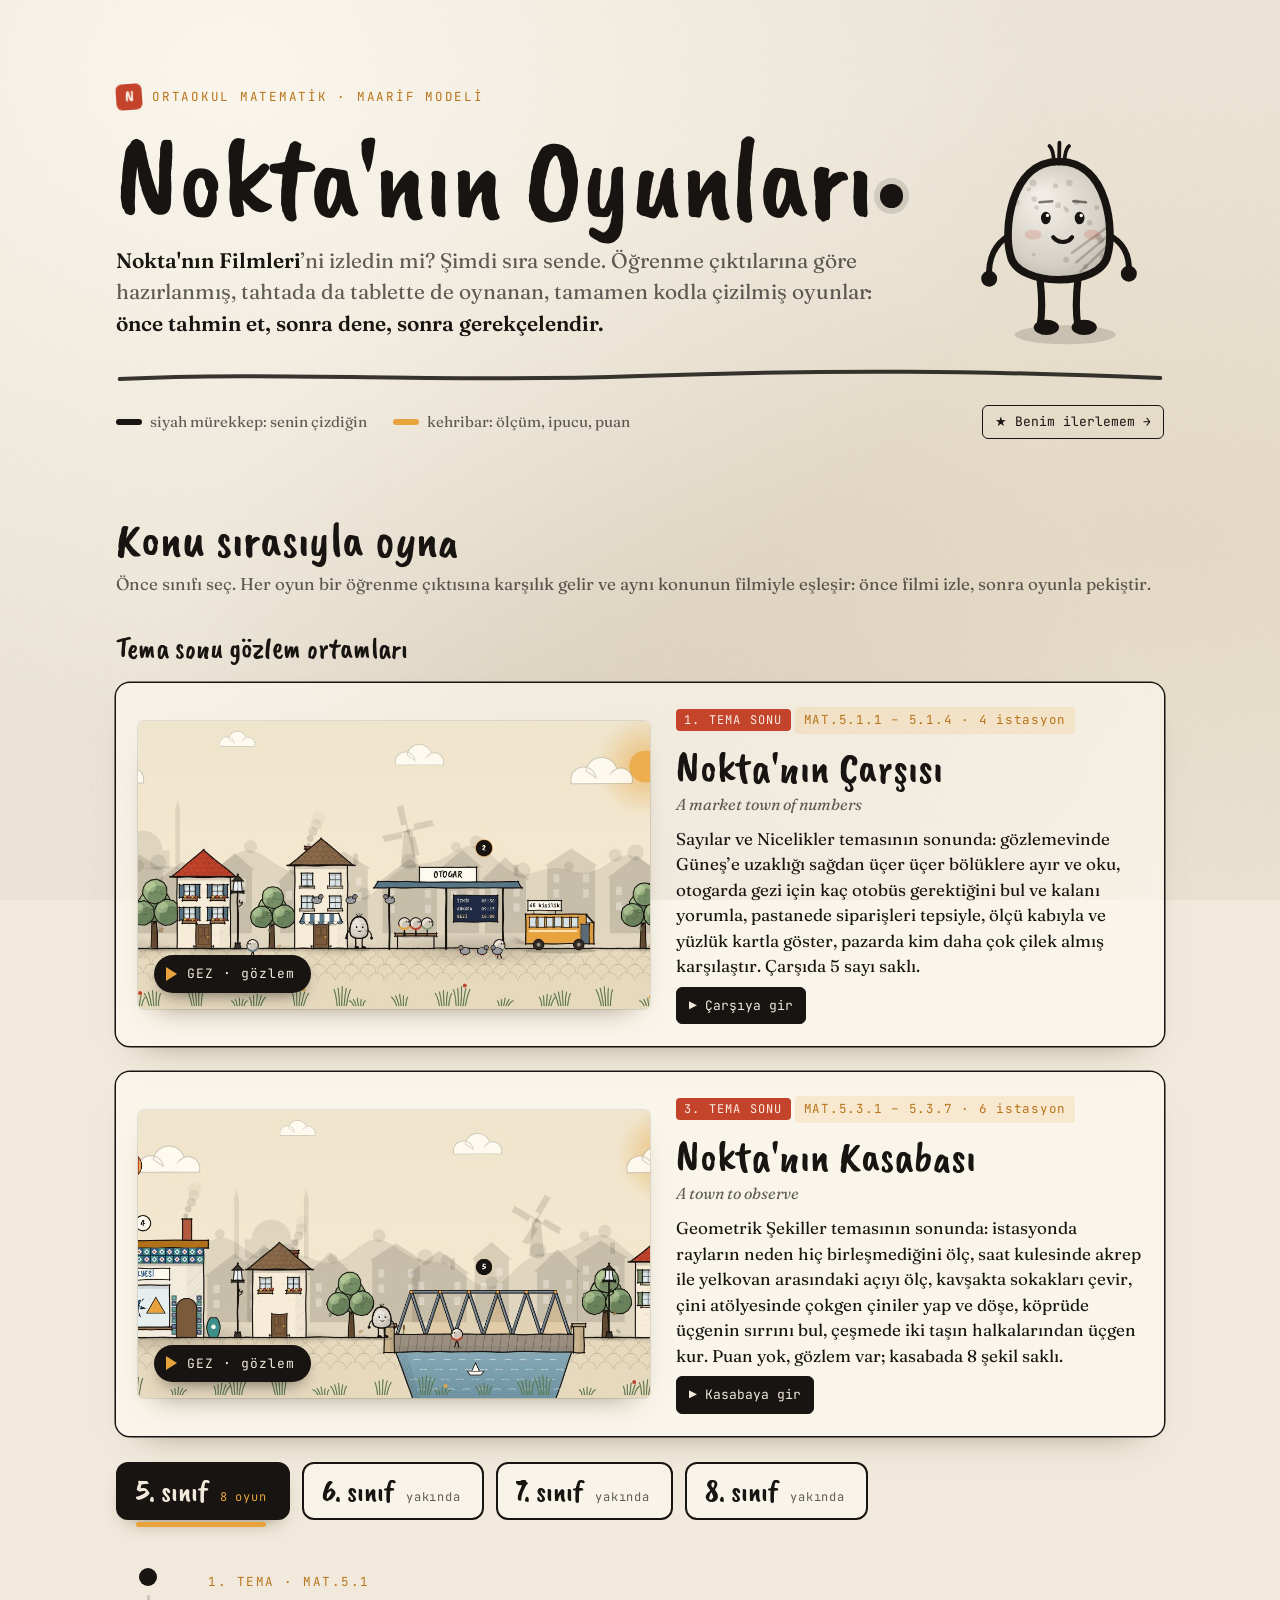
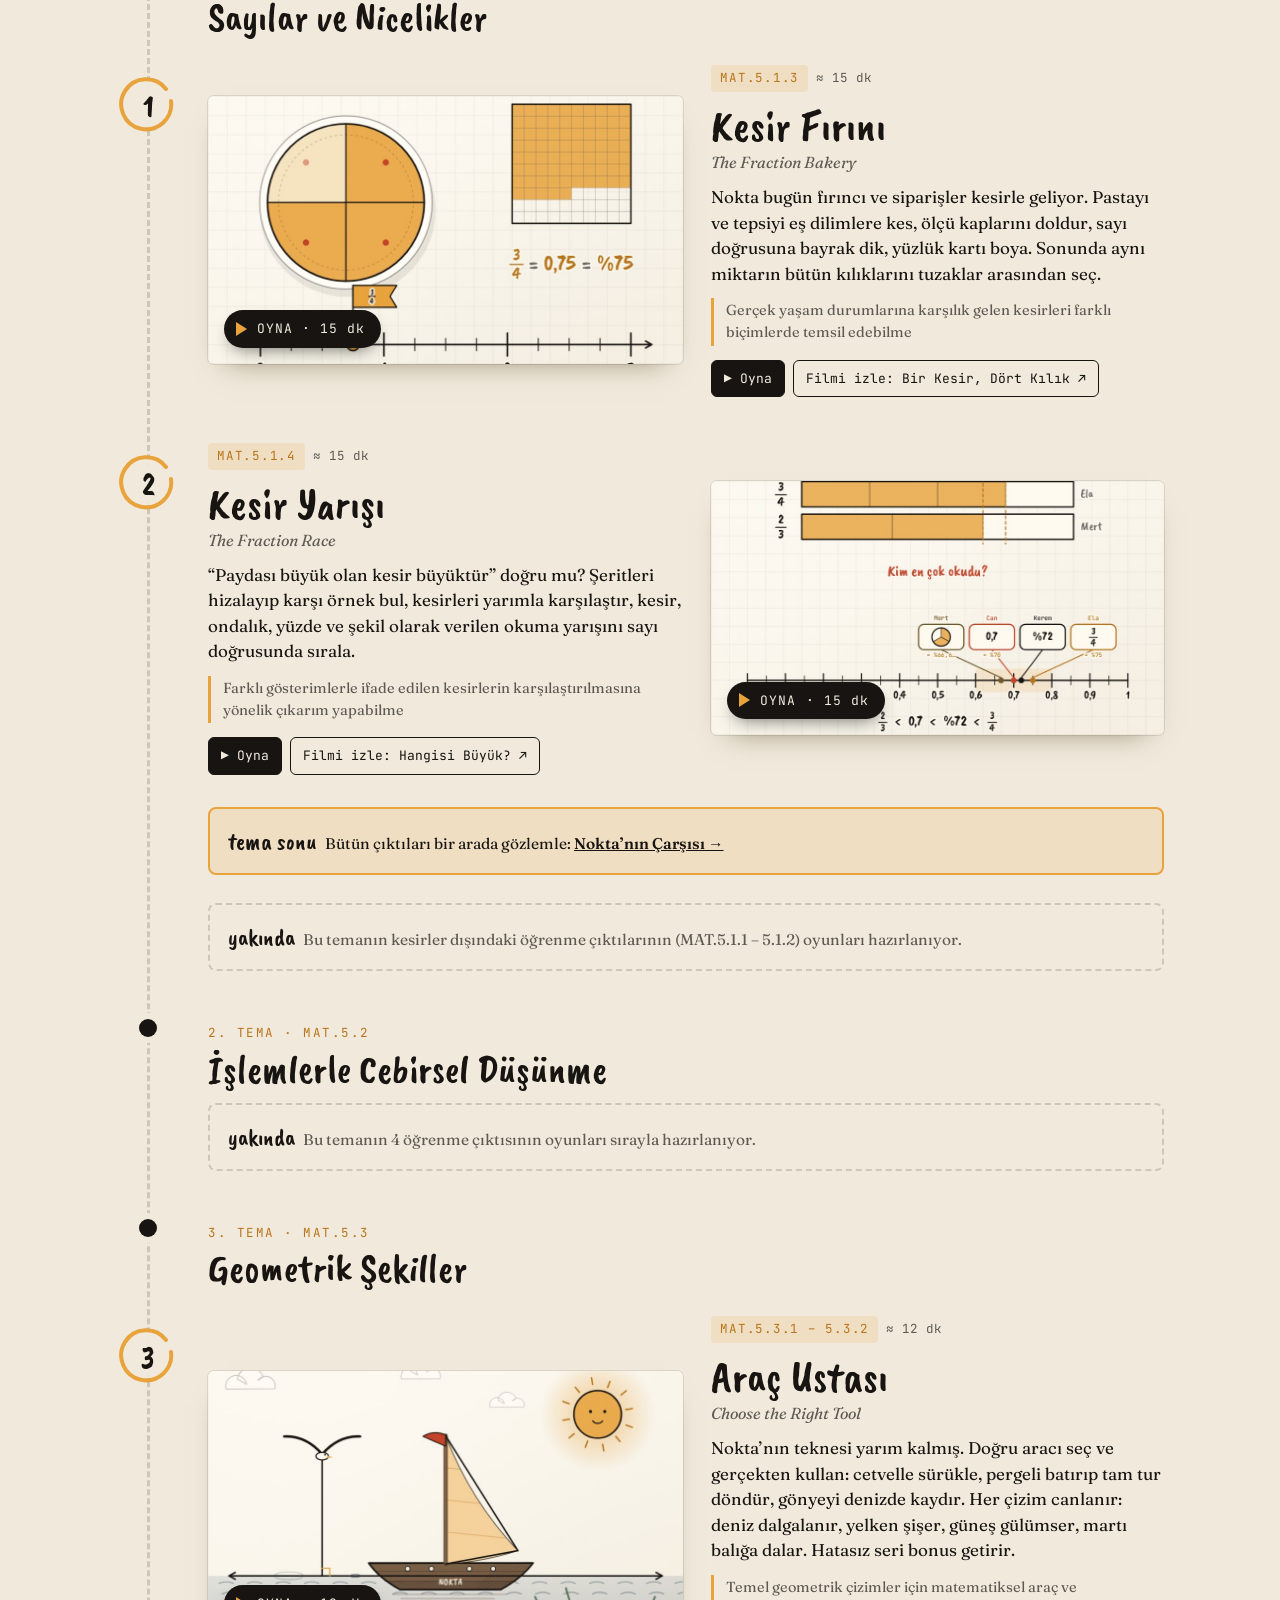
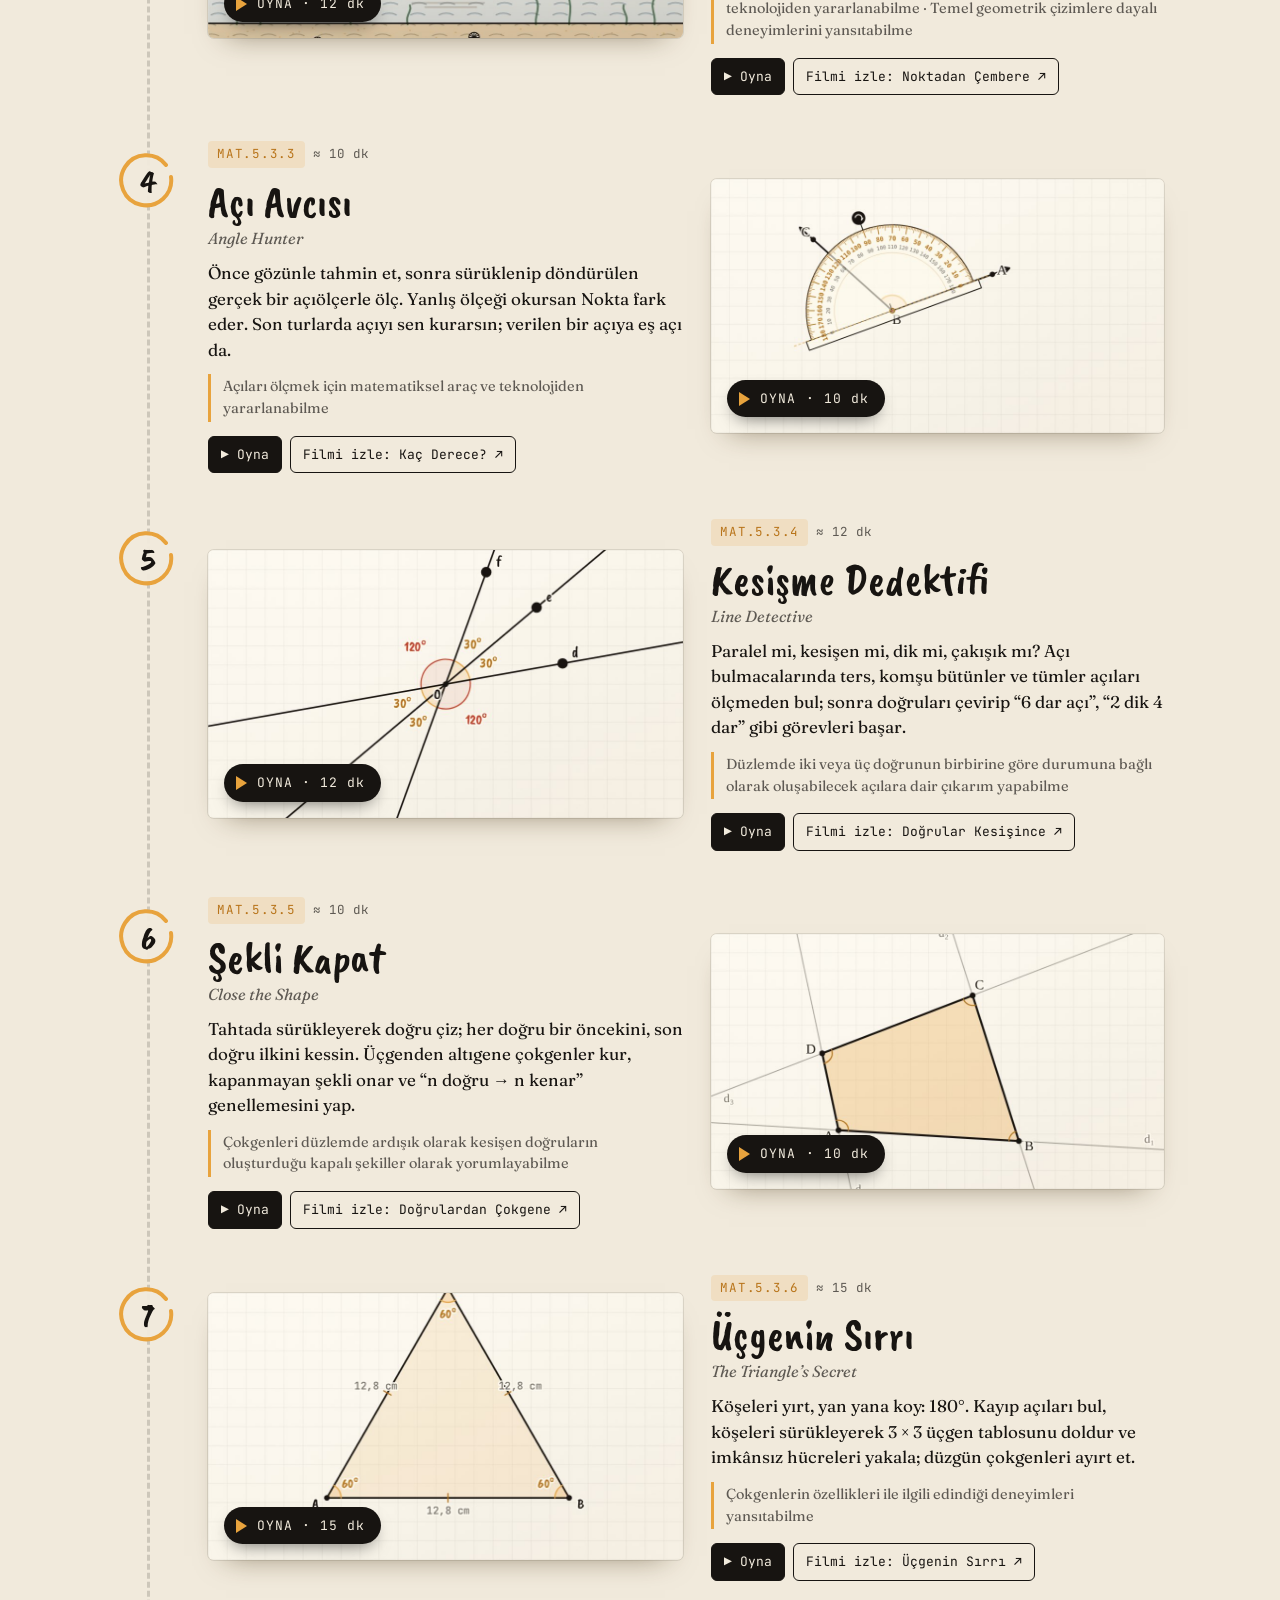
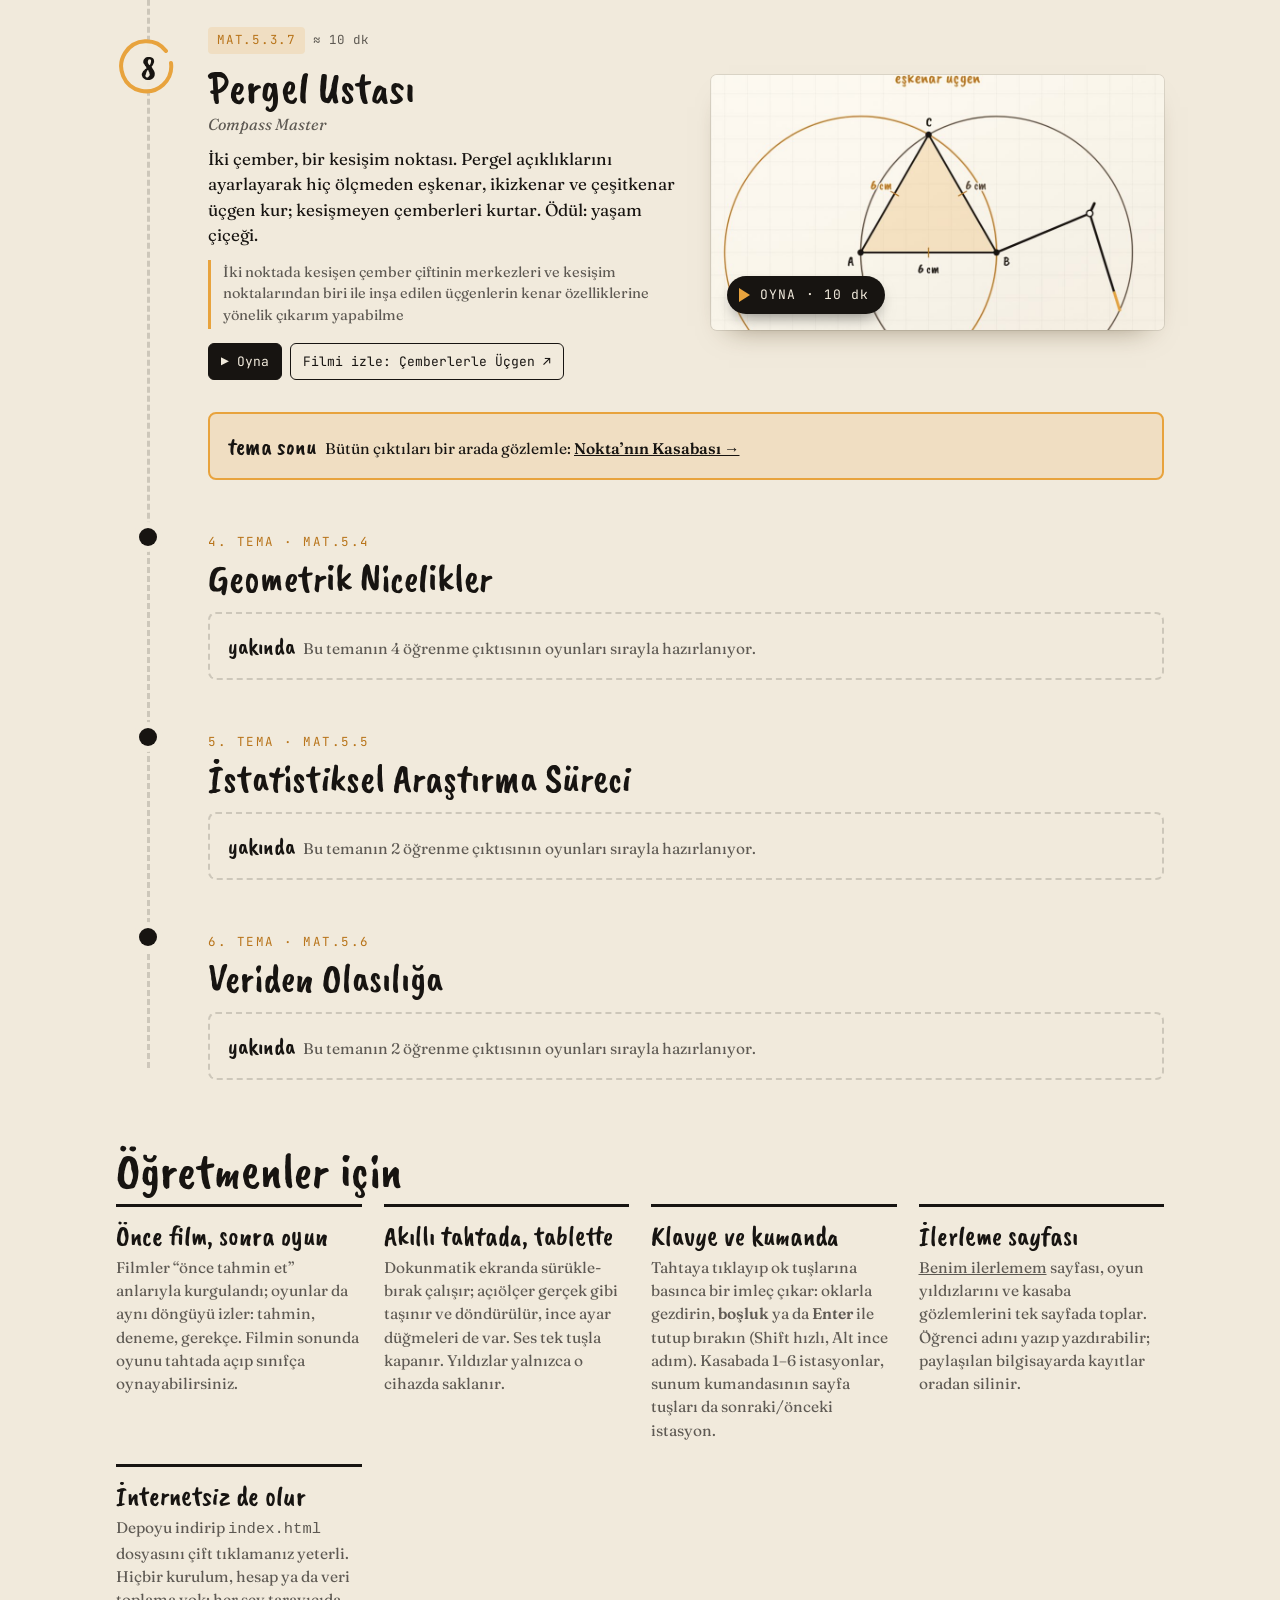
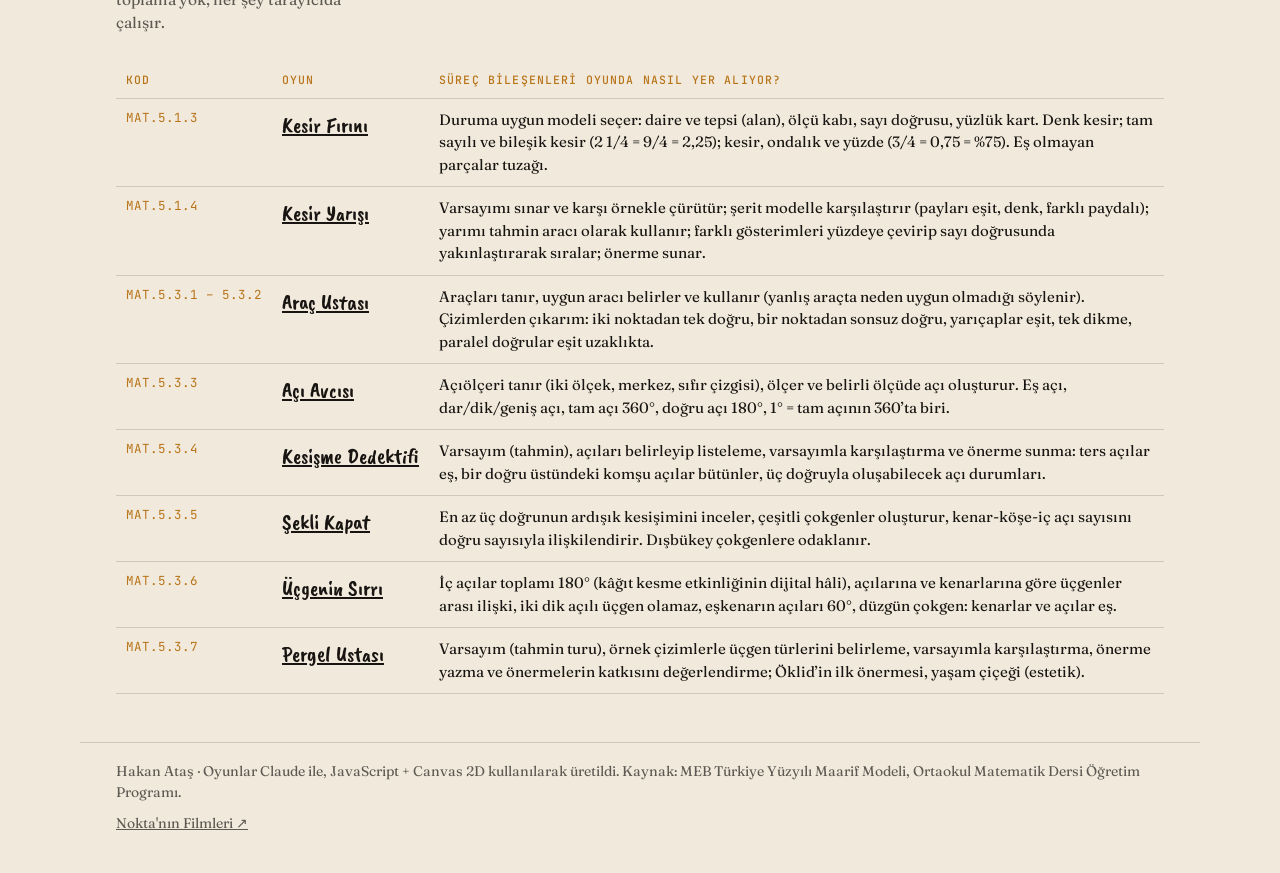
==== commit 75d119db: "Otogar: canlı sahne (kıpırdayan kalabalık, gruplara ayrılma, otobüslerin gelip gitmesi) - Noktalar y" ====
--- a/index.html
+++ b/index.html
@@ -12,7 +12,7 @@
 <link rel="preconnect" href="https://fonts.googleapis.com">
 <link rel="preconnect" href="https://fonts.gstatic.com" crossorigin>
 <link href="https://fonts.googleapis.com/css2?family=Caveat+Brush&family=Fraunces:ital,opsz,wght@0,9..144,400;0,9..144,600;1,9..144,400&family=JetBrains+Mono:wght@500&display=swap" rel="stylesheet">
-<link rel="stylesheet" href="css/oyun.css?v=202610031450">
+<link rel="stylesheet" href="css/oyun.css?v=202610031618">
 <style>
   .wrap { max-width: 1120px; }
   header.hero { position: relative; padding-top: clamp(36px, 7vw, 84px); padding-bottom: 28px; }
@@ -189,7 +189,7 @@
   <span><a href="https://hakanatas.github.io/nokta-filmleri/" target="_blank" rel="noopener">Nokta'nın Filmleri ↗</a></span>
 </footer>
 
-<script src="js/ortak.js?v=202610031450"></script>
+<script src="js/ortak.js?v=202610031618"></script>
 <script>
   const FILMS = 'https://hakanatas.github.io/nokta-filmleri/';
   const GAMES = [
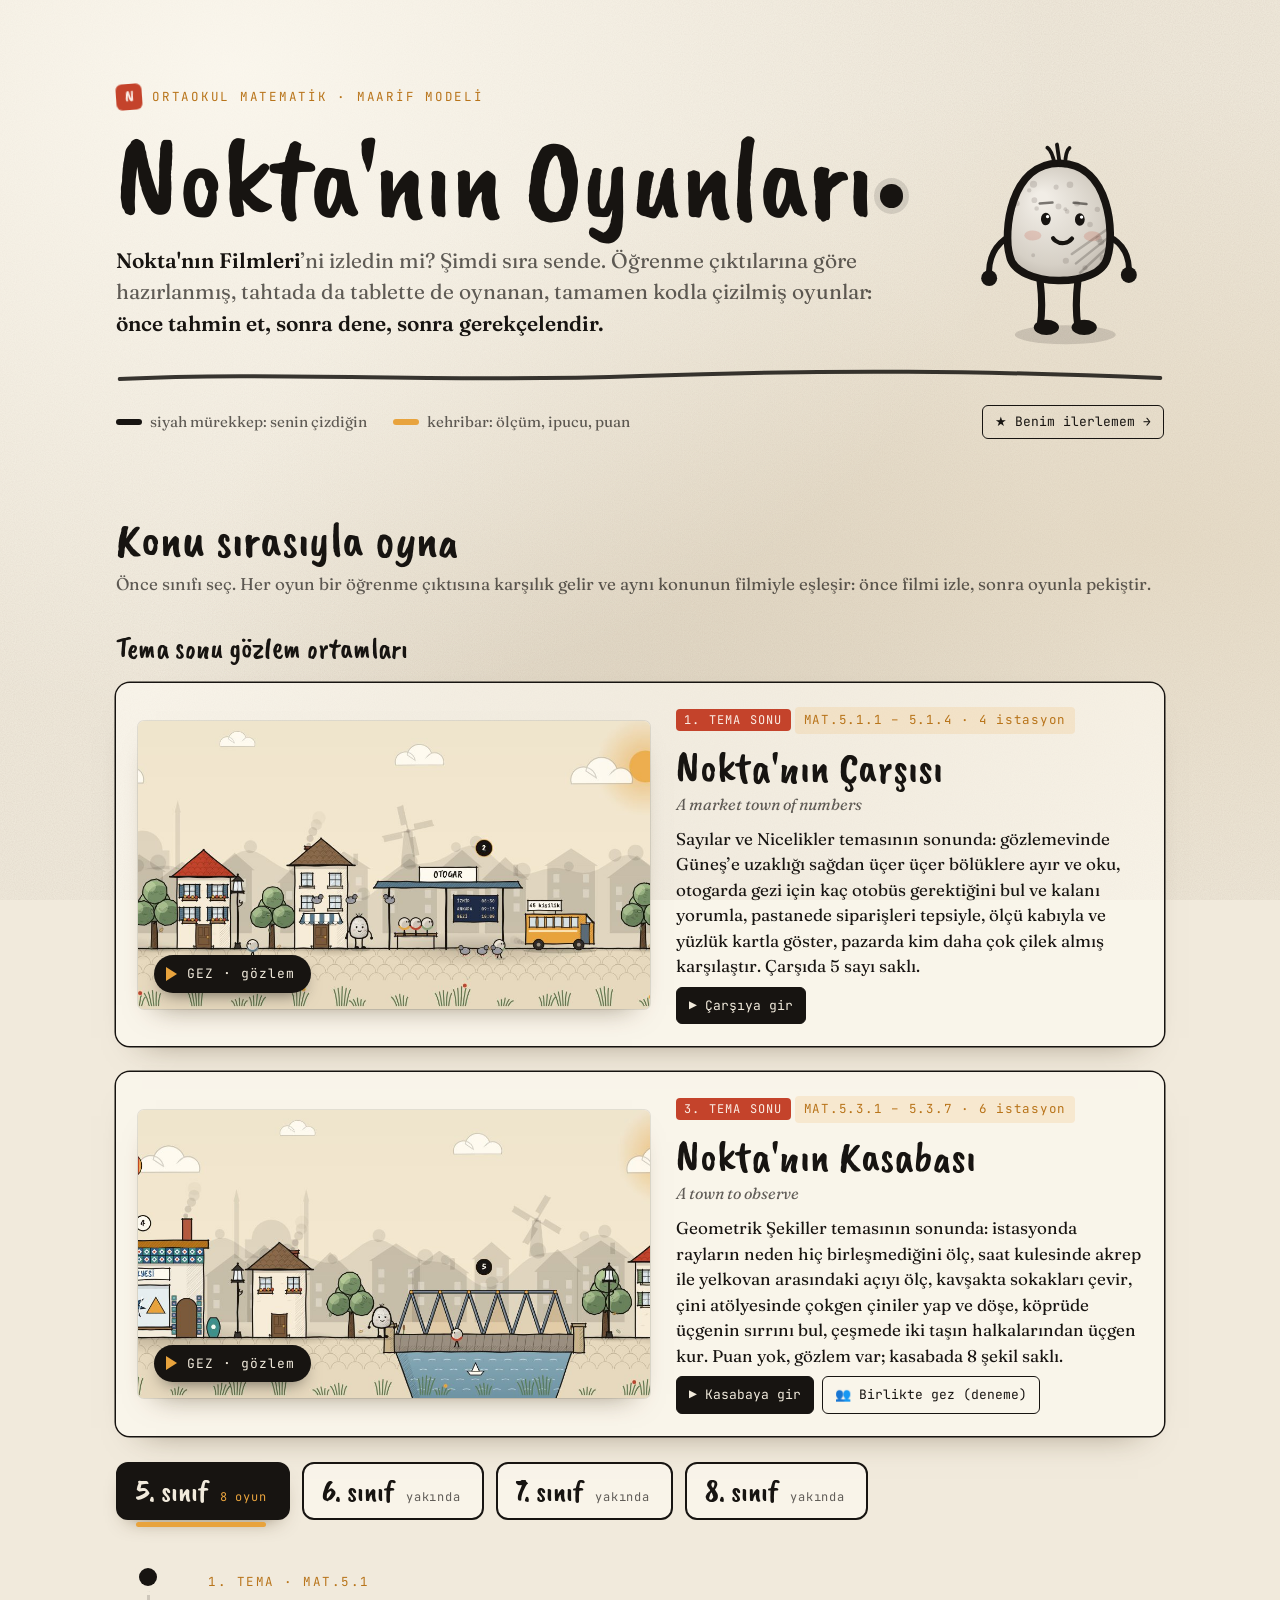
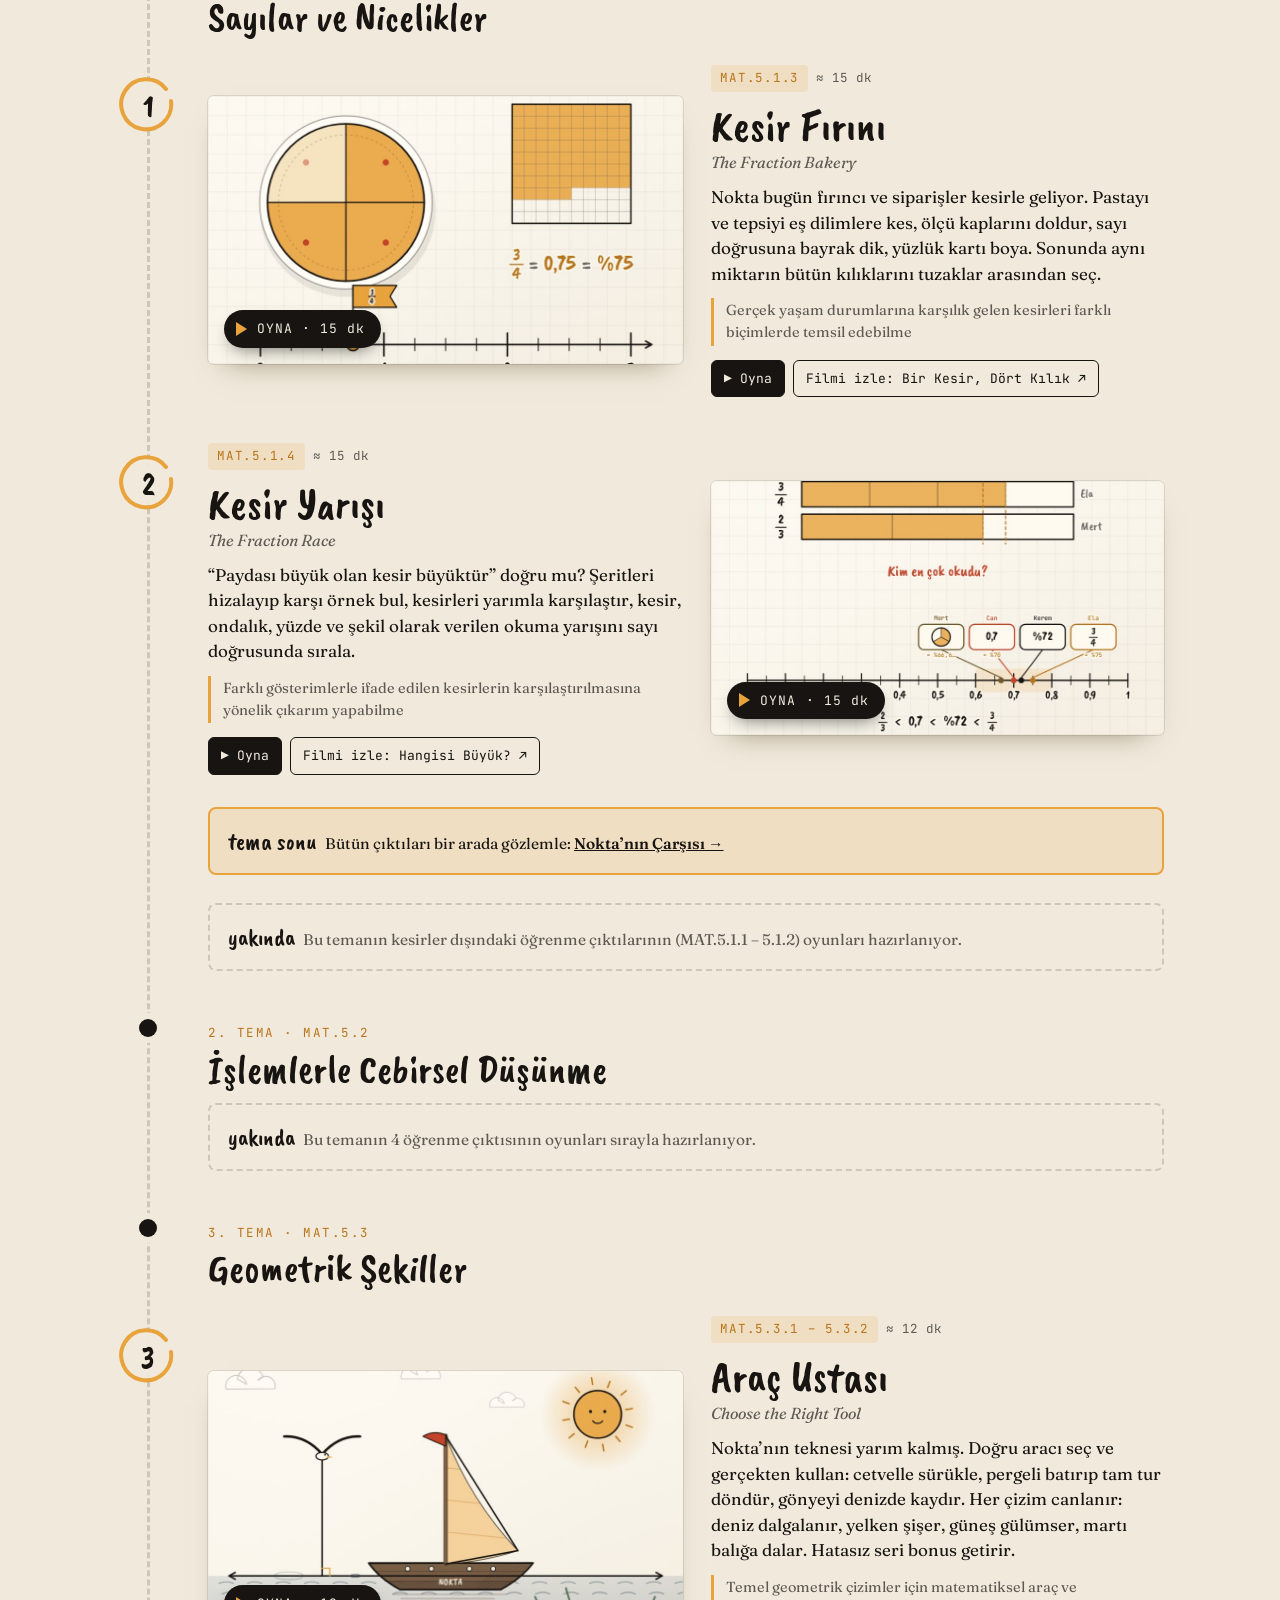
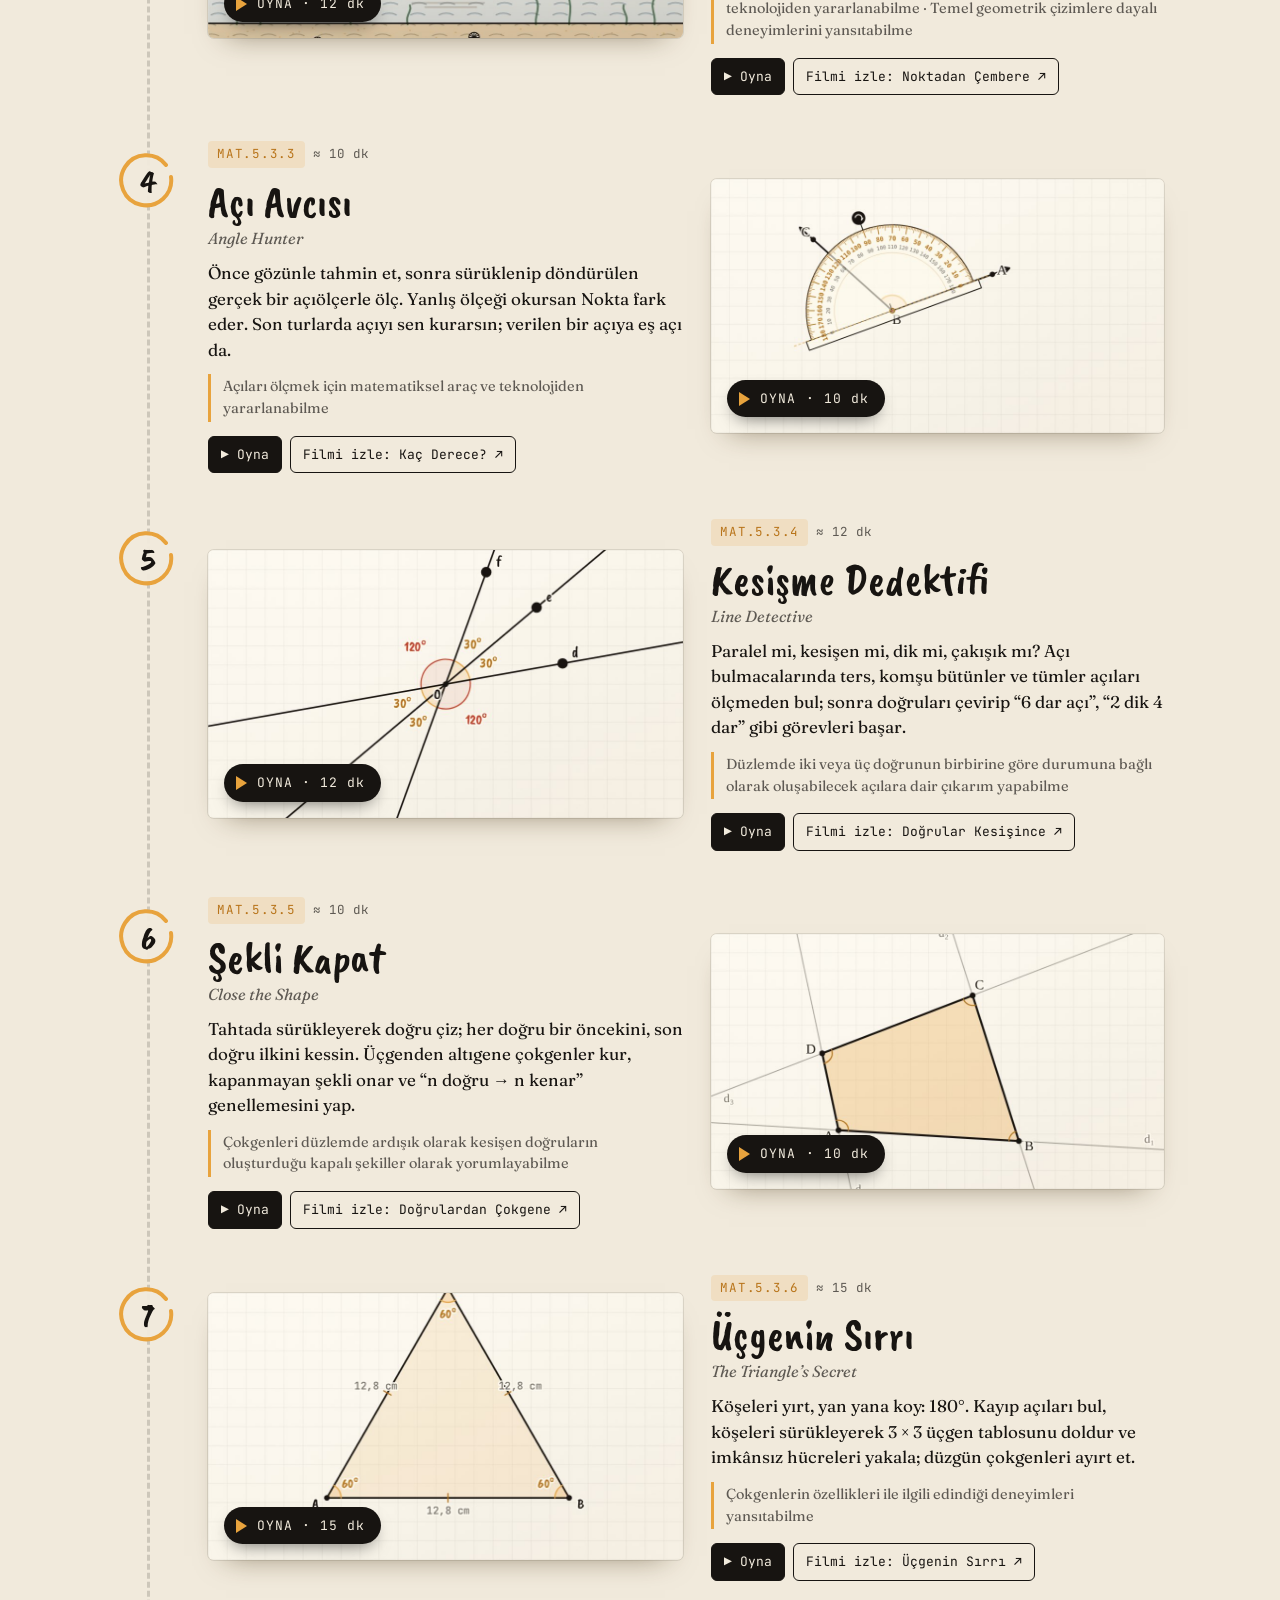
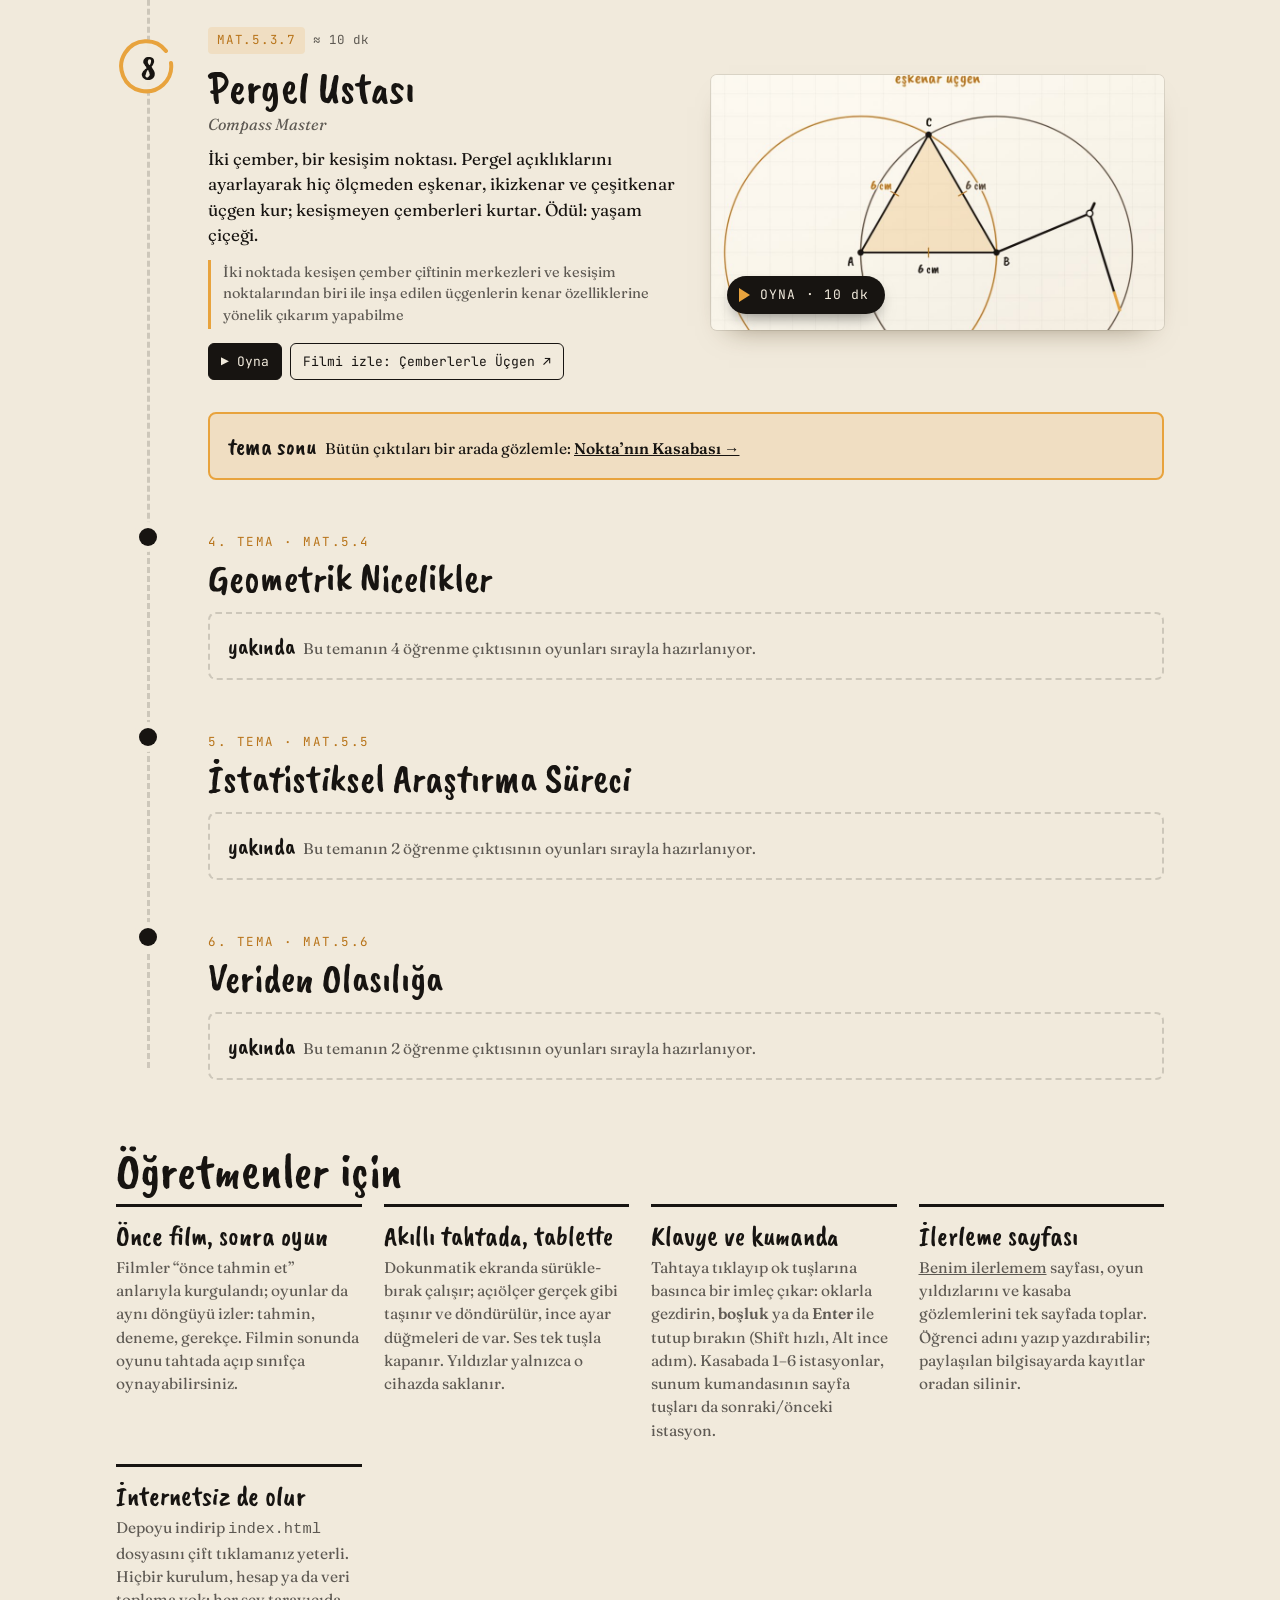
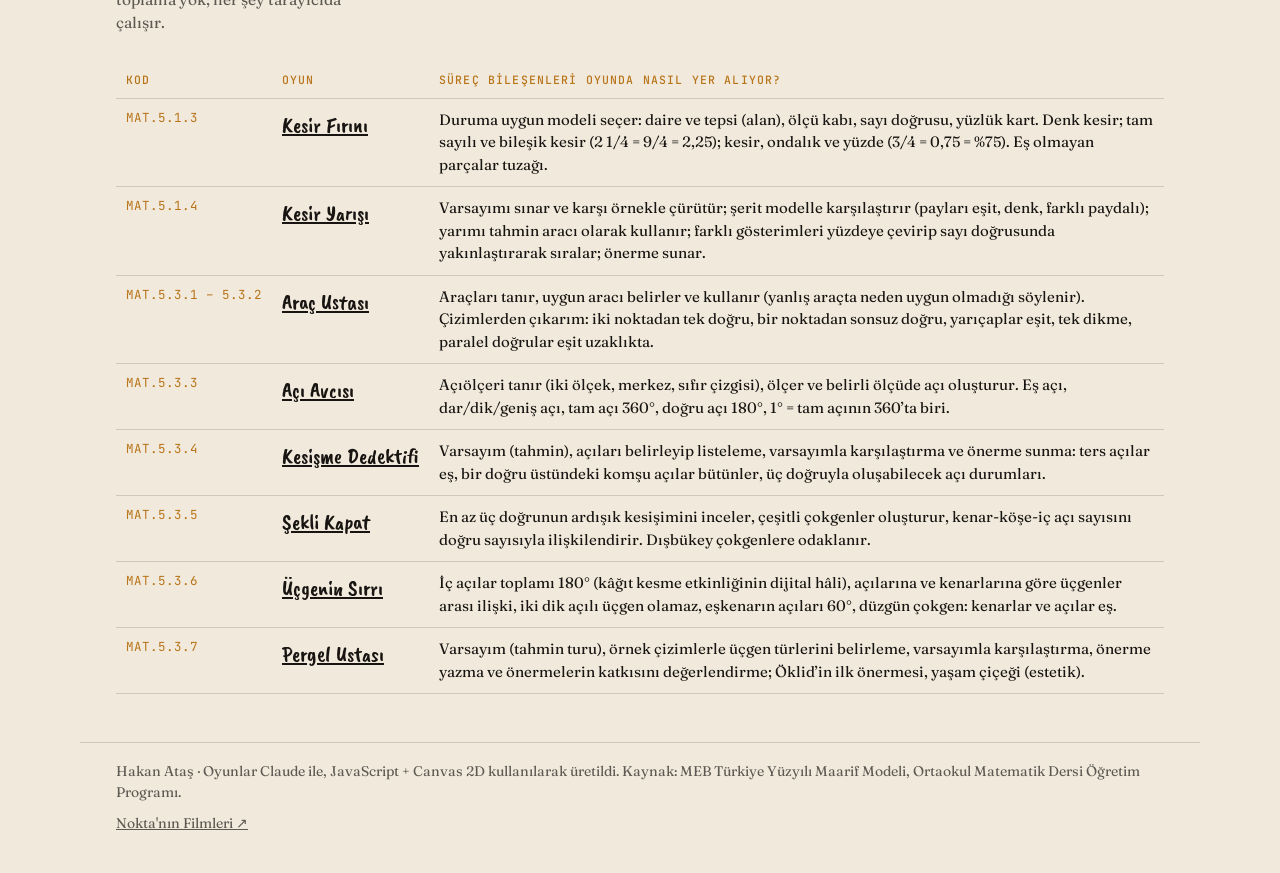
==== commit 92a277bf: "Birlikte Kasaba: okul Google hesabıyla giriş, sınıf odaları, birlikte dolaşma, hazır mesajlar - oyun" ====
--- a/index.html
+++ b/index.html
@@ -162,7 +162,7 @@
       <h3>Nokta'nın Kasabası</h3>
       <p class="en">A town to observe</p>
       <p class="what">Geometrik Şekiller temasının sonunda: istasyonda rayların neden hiç birleşmediğini ölç, saat kulesinde akrep ile yelkovan arasındaki açıyı ölç, kavşakta sokakları çevir, çini atölyesinde çokgen çiniler yap ve döşe, köprüde üçgenin sırrını bul, çeşmede iki taşın halkalarından üçgen kur. Puan yok, gözlem var; kasabada 8 şekil saklı.</p>
-      <div class="links"><a class="primary" href="oyunlar/kasaba.html">▶ Kasabaya gir</a> <span class="kprog" id="kprog"></span></div>
+      <div class="links"><a class="primary" href="oyunlar/kasaba.html">▶ Kasabaya gir</a> <a href="oyunlar/kasaba-cok.html">👥 Birlikte gez (deneme)</a> <span class="kprog" id="kprog"></span></div>
     </div>
   </div>
   <div class="grades" id="grades" role="tablist" aria-label="Sınıf"></div>
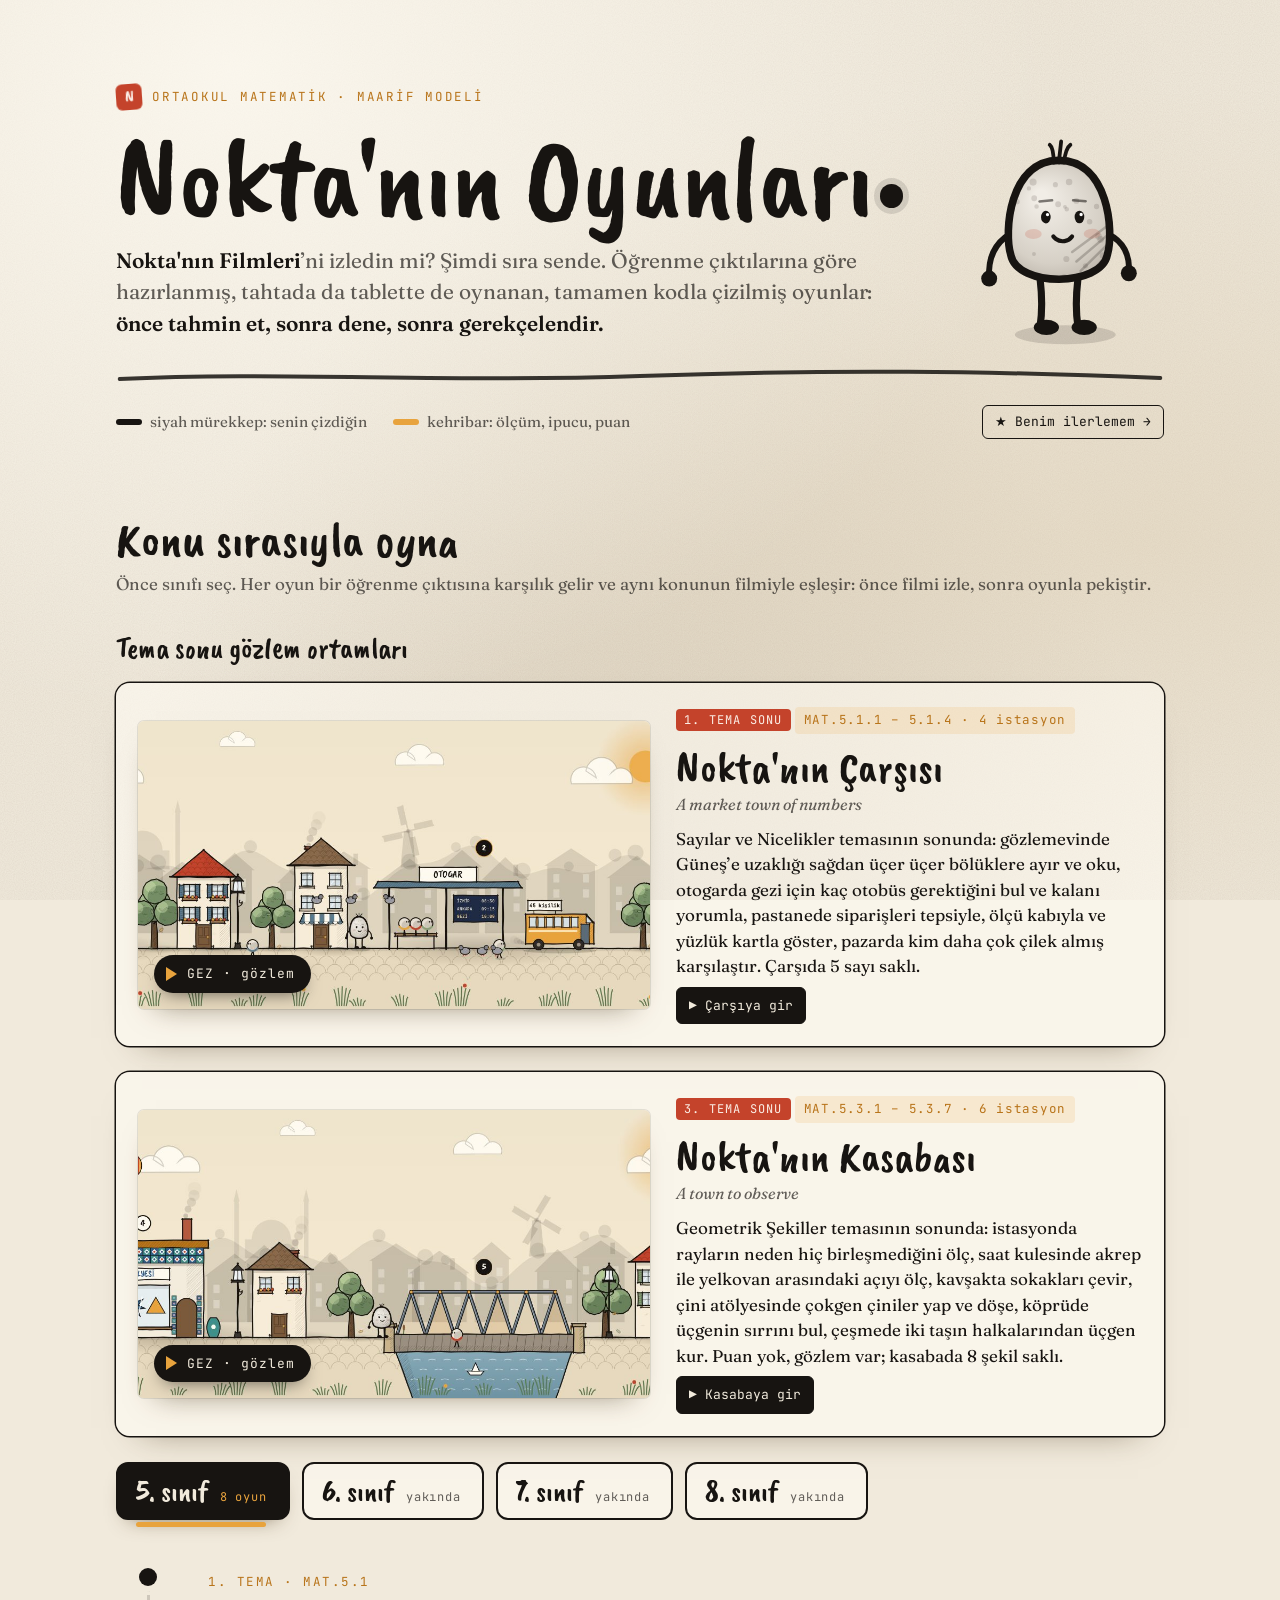
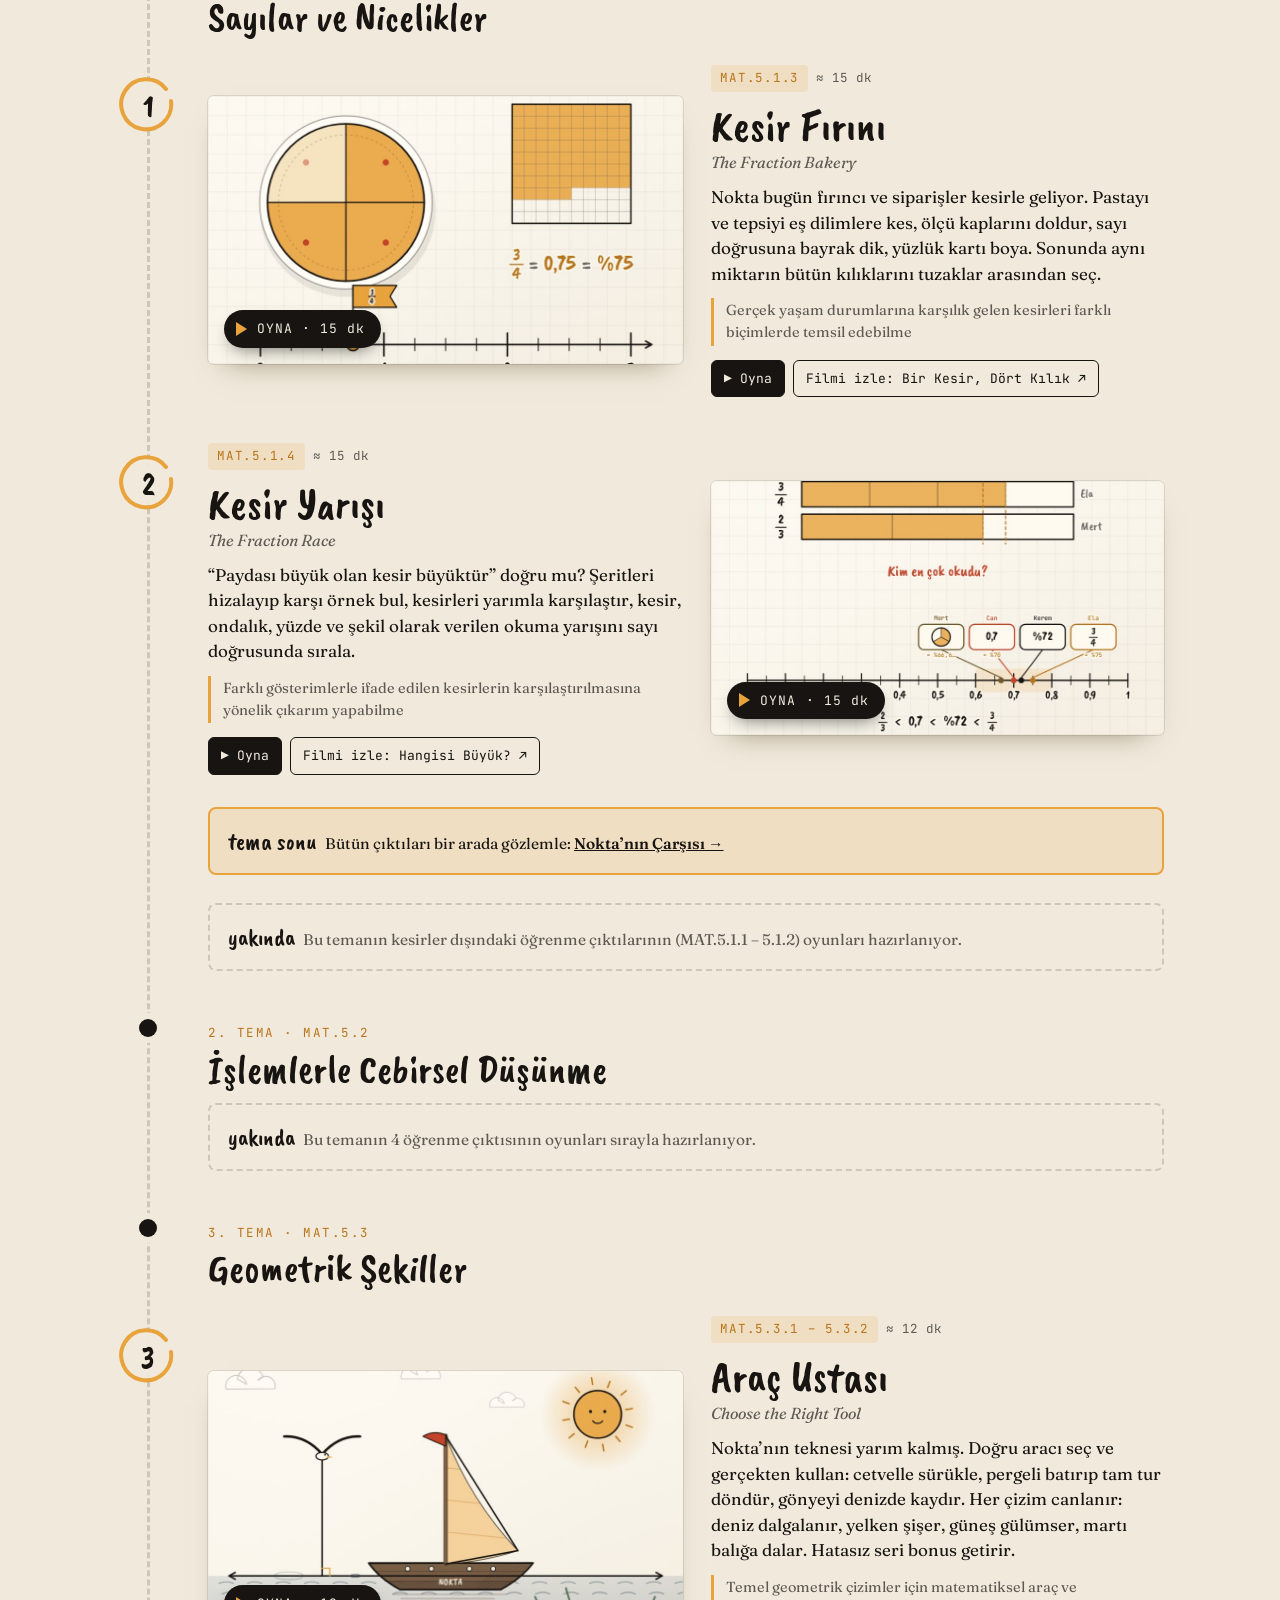
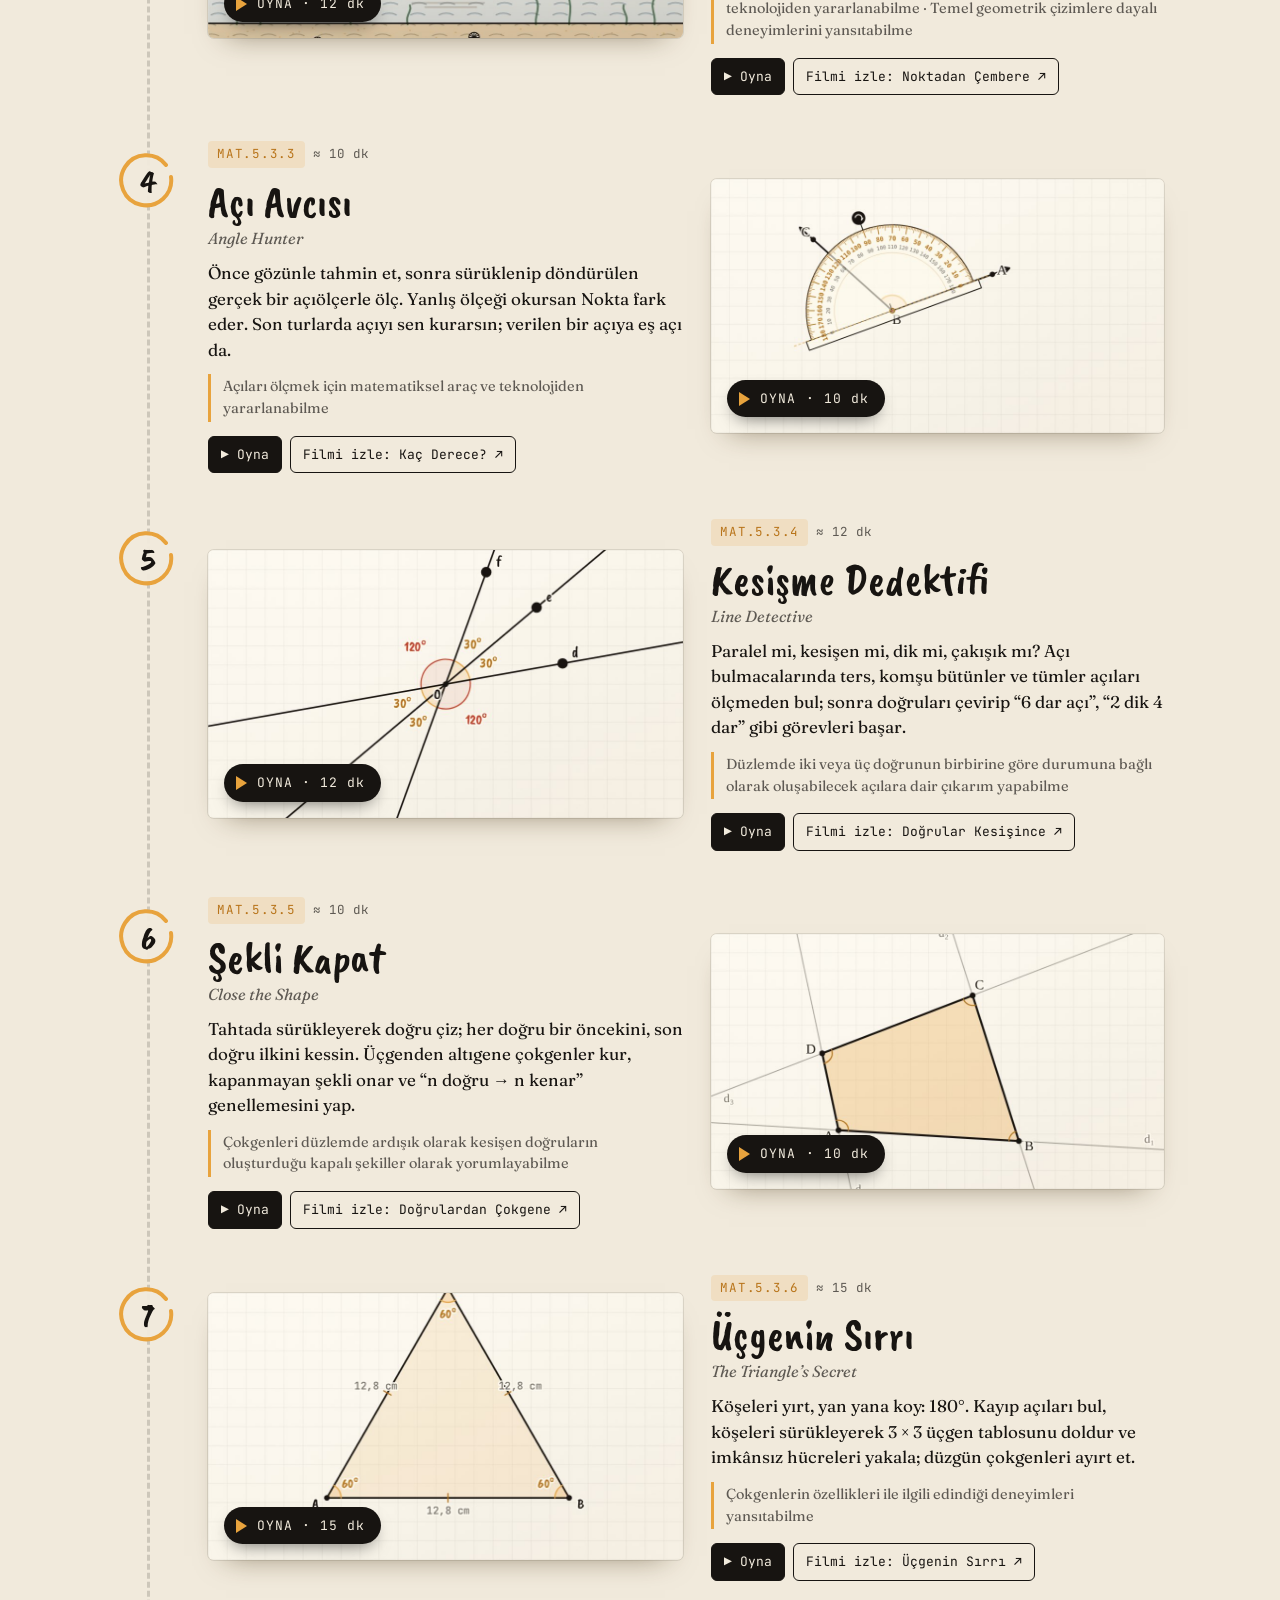
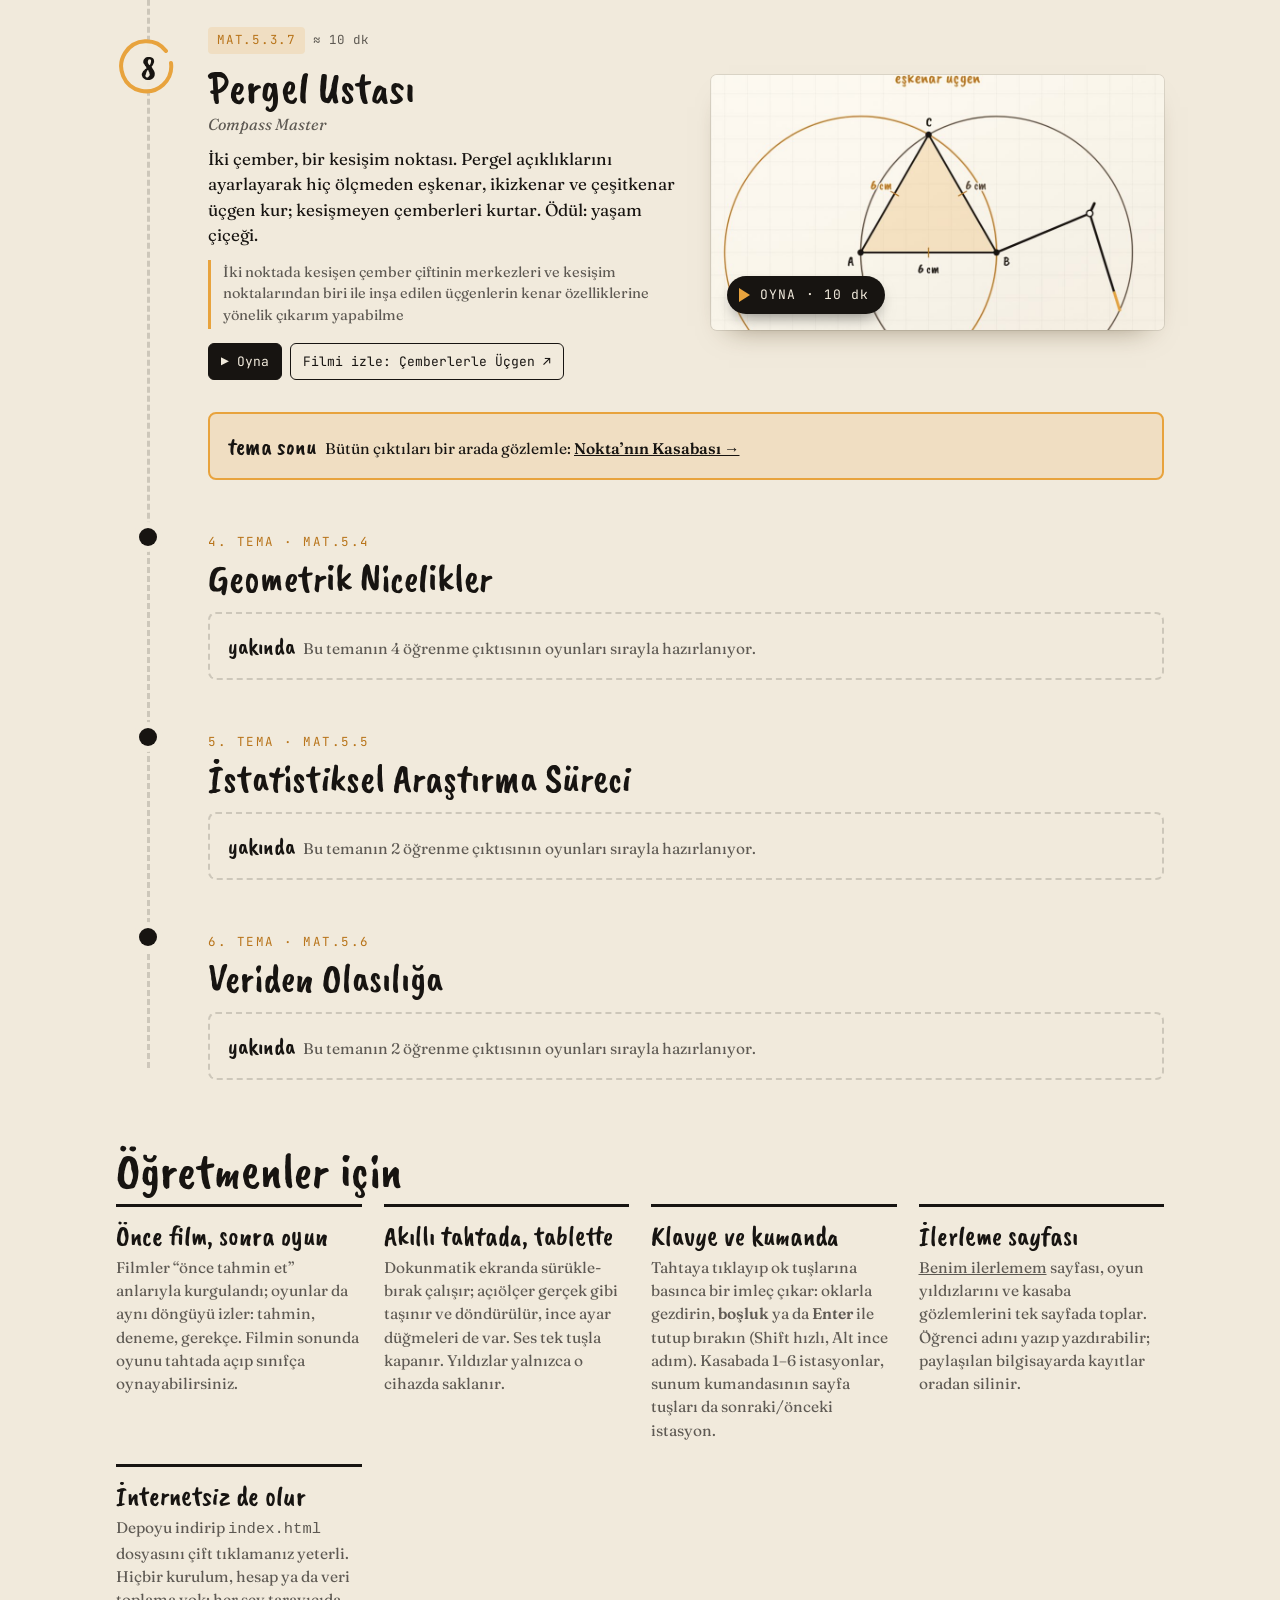
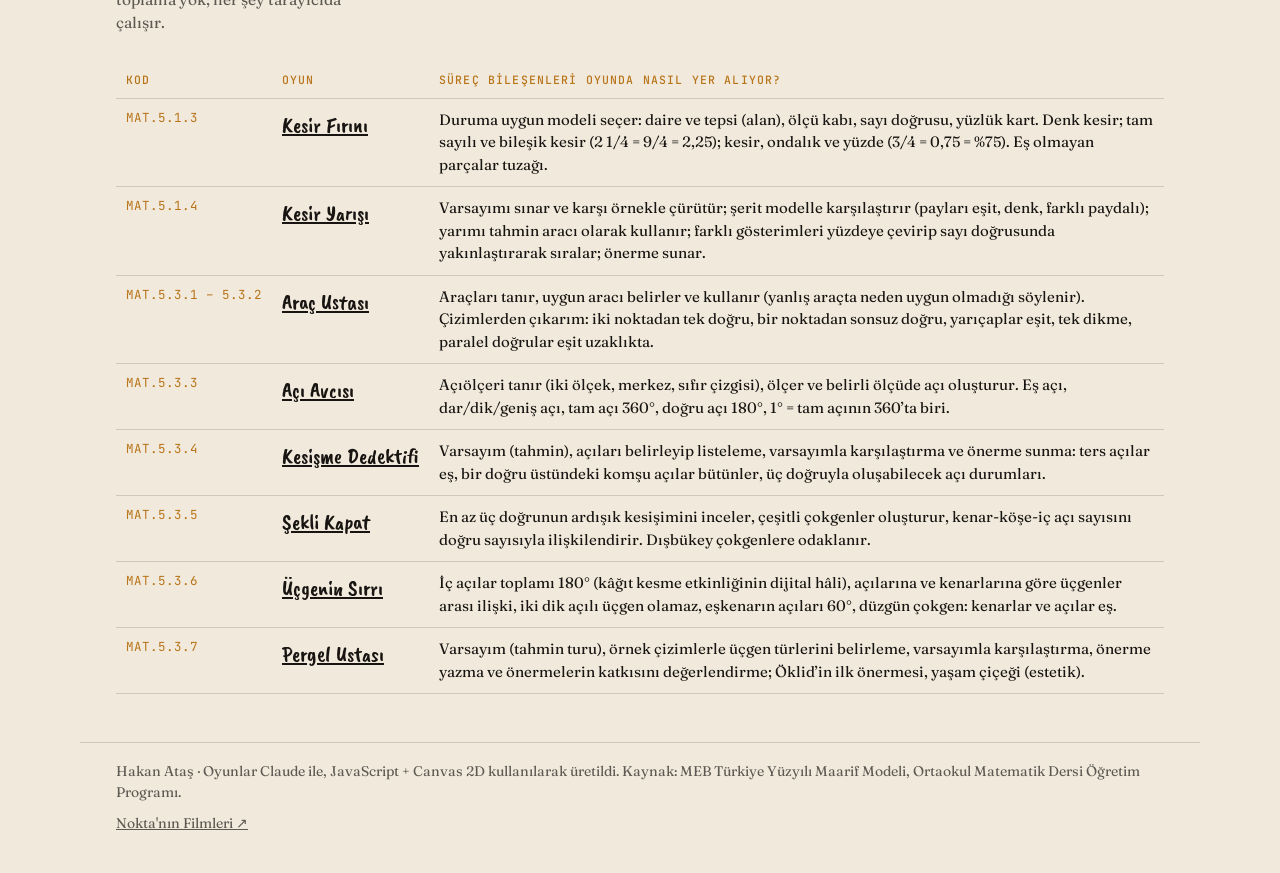
==== commit 55a21a7f: "Birlikte Kasaba deneme sayfası (gizli, ana sayfadan bağlantı yok) - oyunlar/kasaba-cok.html: okul Go" ====
--- a/index.html
+++ b/index.html
@@ -12,7 +12,7 @@
 <link rel="preconnect" href="https://fonts.googleapis.com">
 <link rel="preconnect" href="https://fonts.gstatic.com" crossorigin>
 <link href="https://fonts.googleapis.com/css2?family=Caveat+Brush&family=Fraunces:ital,opsz,wght@0,9..144,400;0,9..144,600;1,9..144,400&family=JetBrains+Mono:wght@500&display=swap" rel="stylesheet">
-<link rel="stylesheet" href="css/oyun.css?v=202610031618">
+<link rel="stylesheet" href="css/oyun.css?v=202610031833">
 <style>
   .wrap { max-width: 1120px; }
   header.hero { position: relative; padding-top: clamp(36px, 7vw, 84px); padding-bottom: 28px; }
@@ -162,7 +162,7 @@
       <h3>Nokta'nın Kasabası</h3>
       <p class="en">A town to observe</p>
       <p class="what">Geometrik Şekiller temasının sonunda: istasyonda rayların neden hiç birleşmediğini ölç, saat kulesinde akrep ile yelkovan arasındaki açıyı ölç, kavşakta sokakları çevir, çini atölyesinde çokgen çiniler yap ve döşe, köprüde üçgenin sırrını bul, çeşmede iki taşın halkalarından üçgen kur. Puan yok, gözlem var; kasabada 8 şekil saklı.</p>
-      <div class="links"><a class="primary" href="oyunlar/kasaba.html">▶ Kasabaya gir</a> <a href="oyunlar/kasaba-cok.html">👥 Birlikte gez (deneme)</a> <span class="kprog" id="kprog"></span></div>
+      <div class="links"><a class="primary" href="oyunlar/kasaba.html">▶ Kasabaya gir</a> <span class="kprog" id="kprog"></span></div>
     </div>
   </div>
   <div class="grades" id="grades" role="tablist" aria-label="Sınıf"></div>
@@ -189,7 +189,7 @@
   <span><a href="https://hakanatas.github.io/nokta-filmleri/" target="_blank" rel="noopener">Nokta'nın Filmleri ↗</a></span>
 </footer>
 
-<script src="js/ortak.js?v=202610031618"></script>
+<script src="js/ortak.js?v=202610031833"></script>
 <script>
   const FILMS = 'https://hakanatas.github.io/nokta-filmleri/';
   const GAMES = [
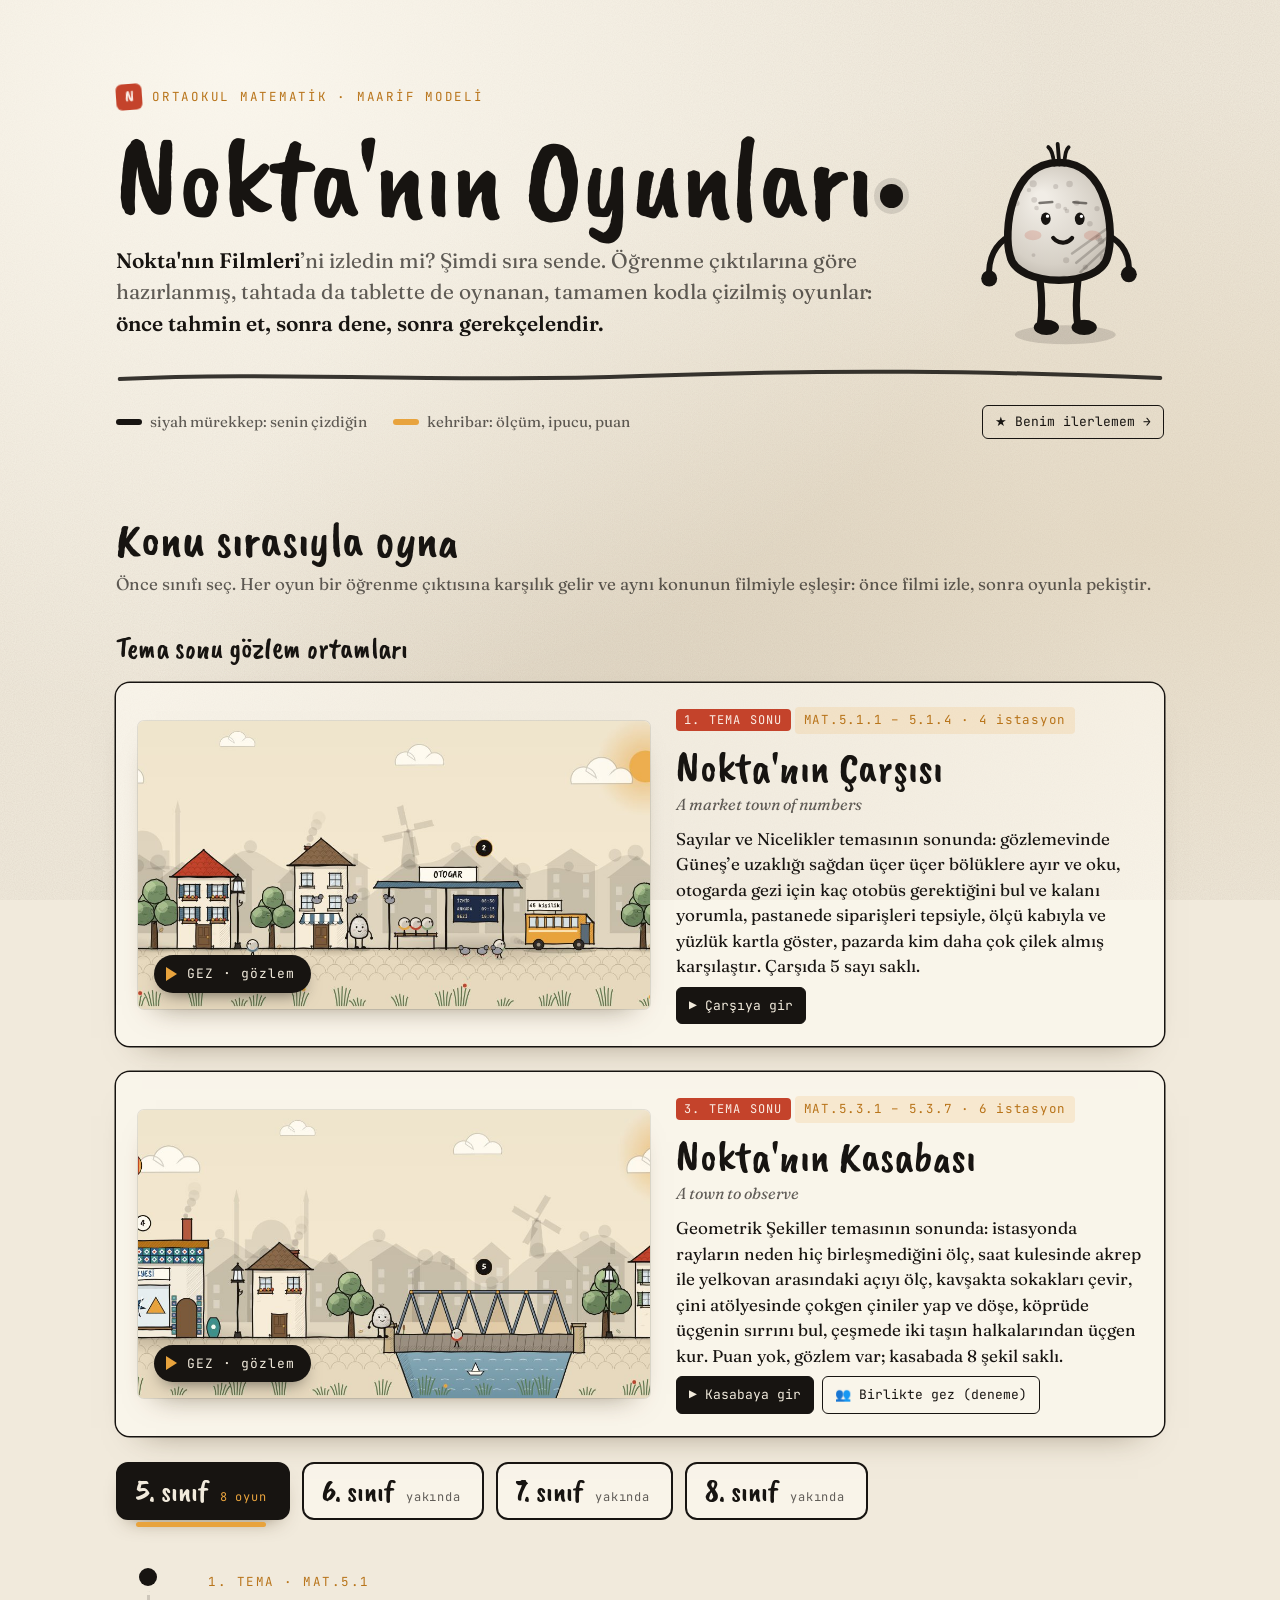
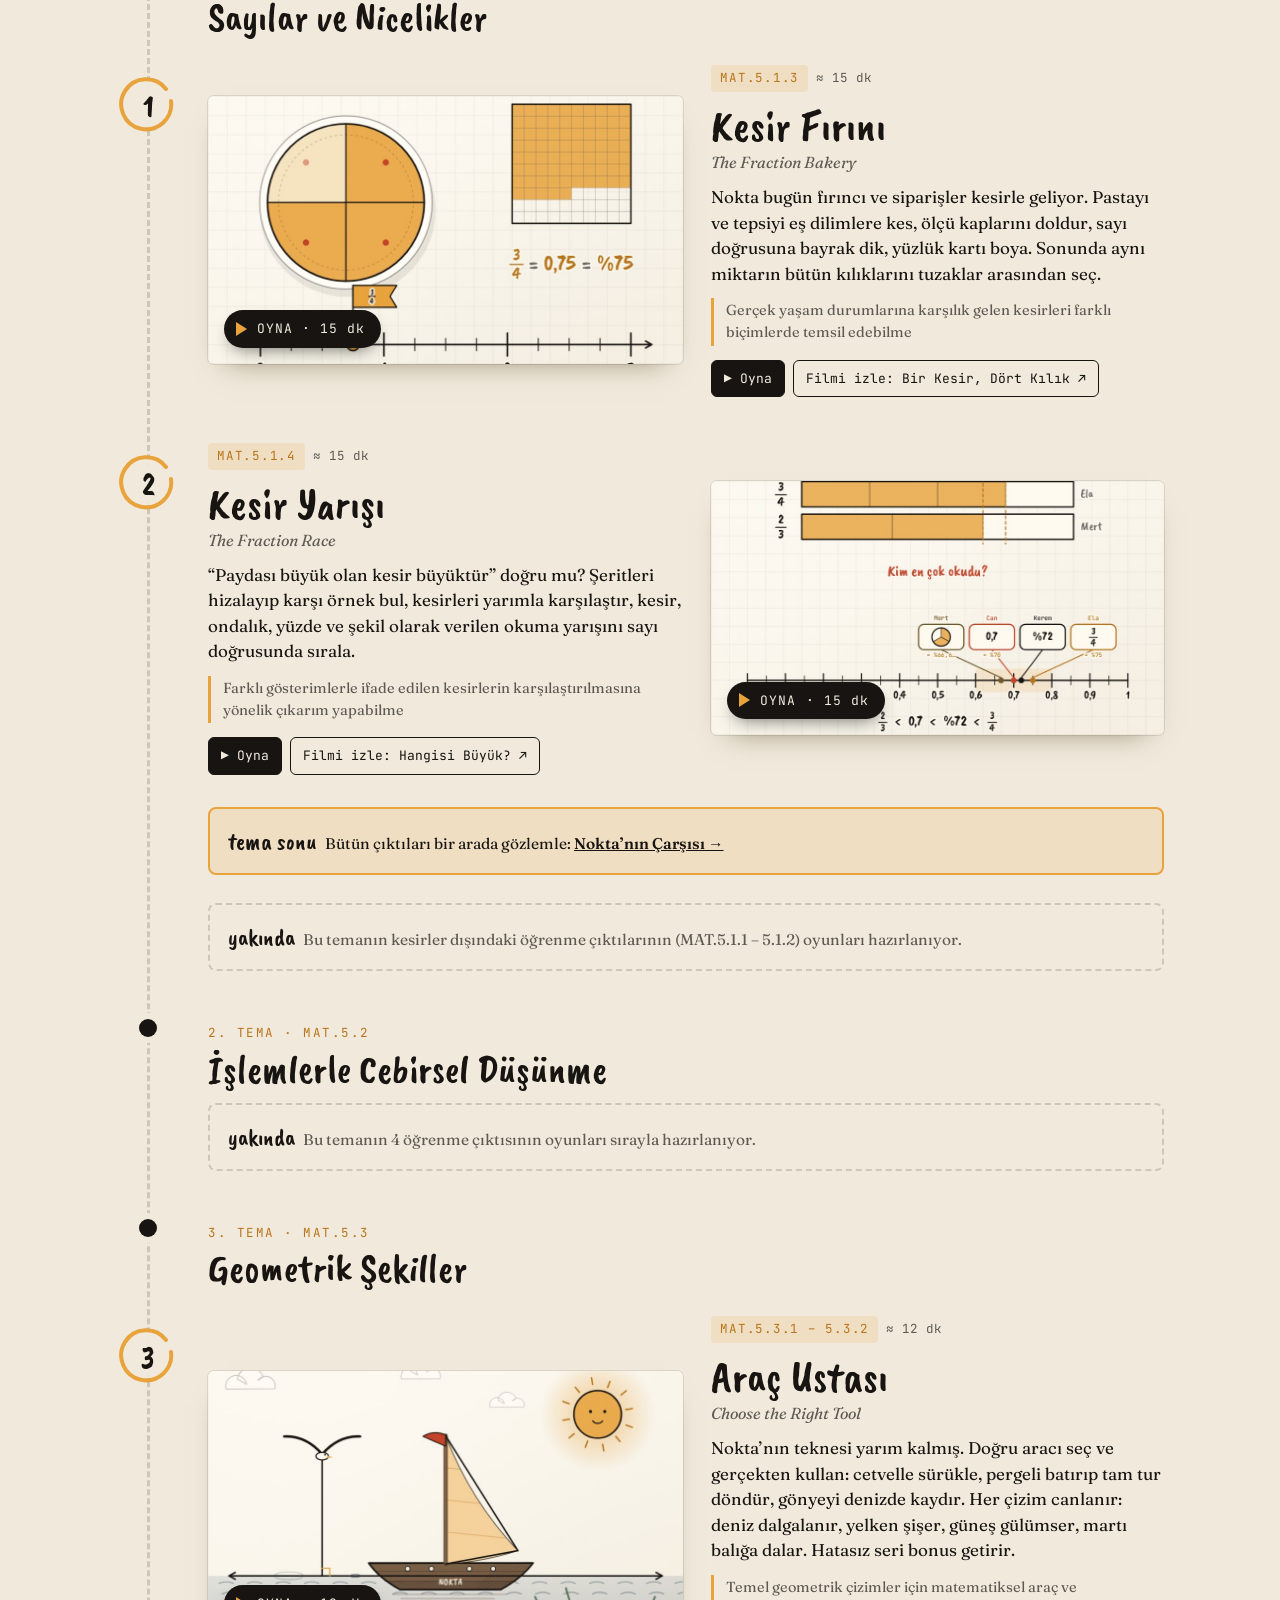
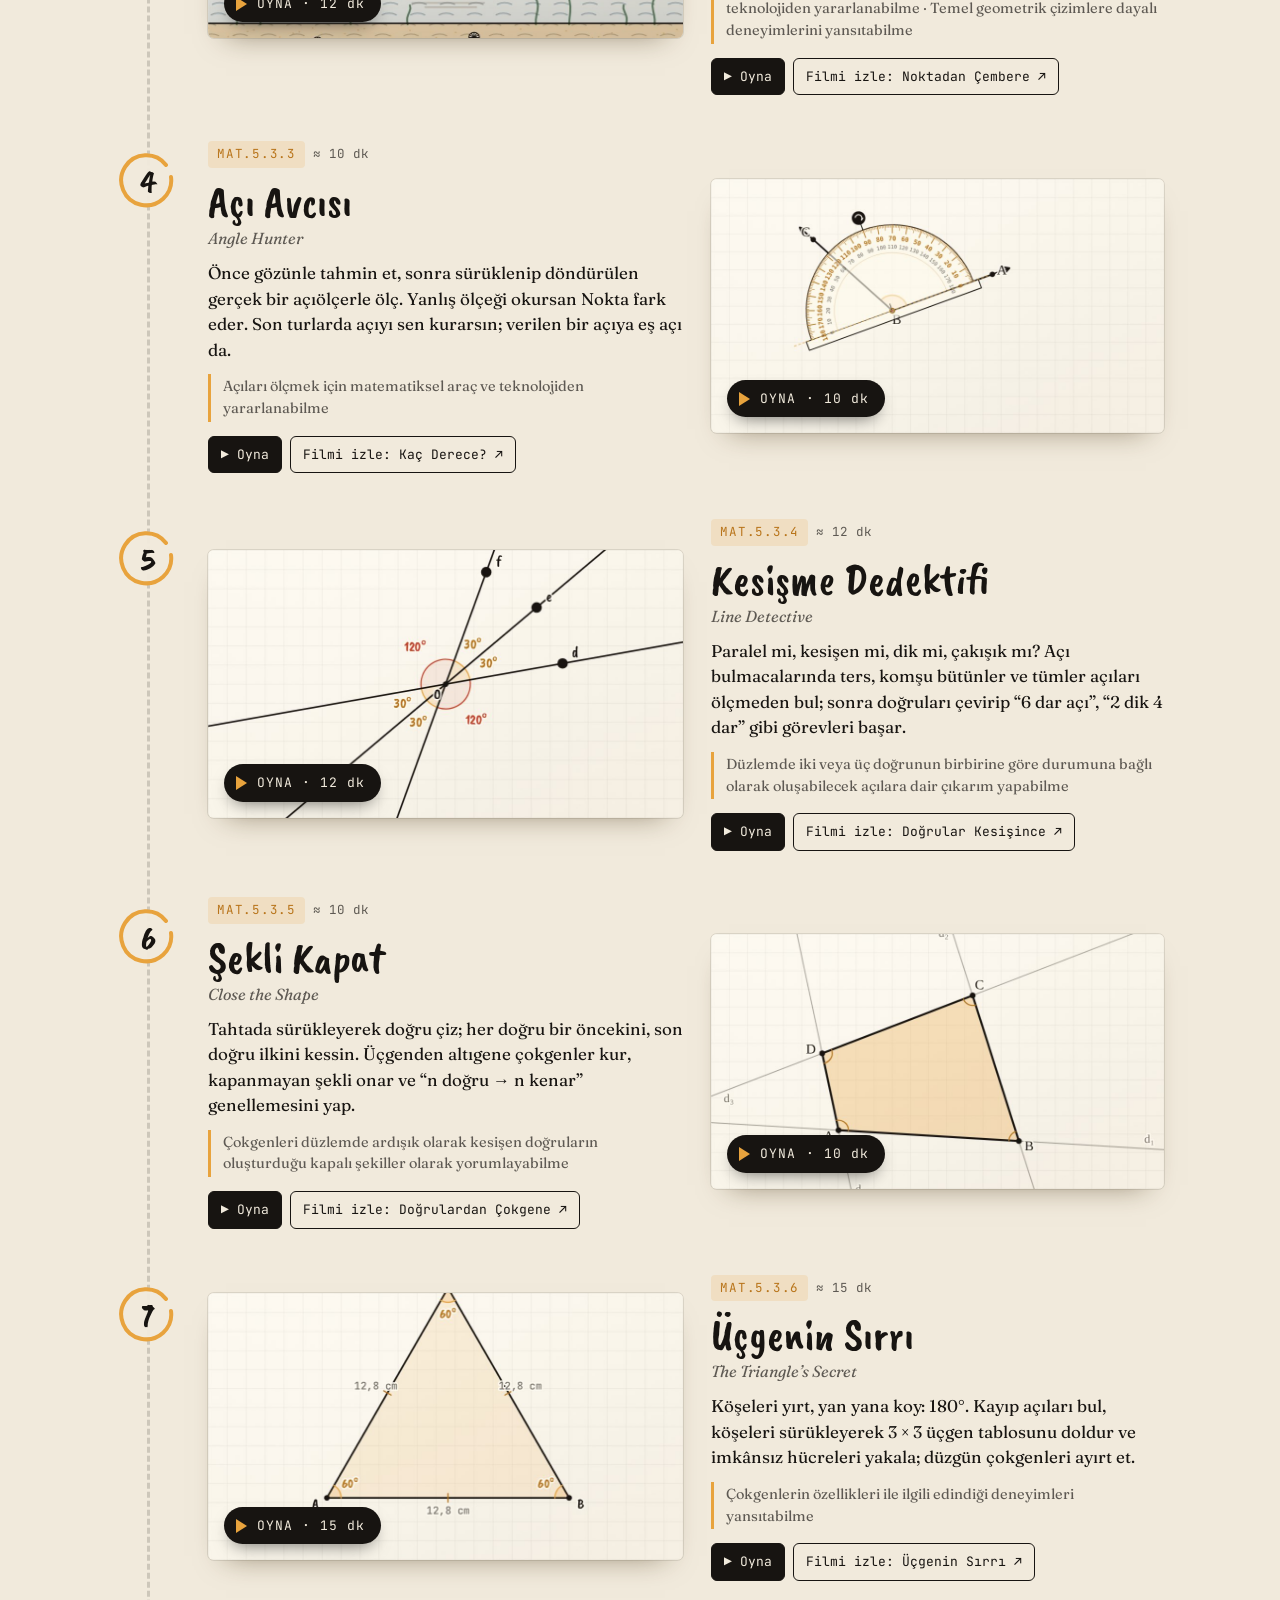
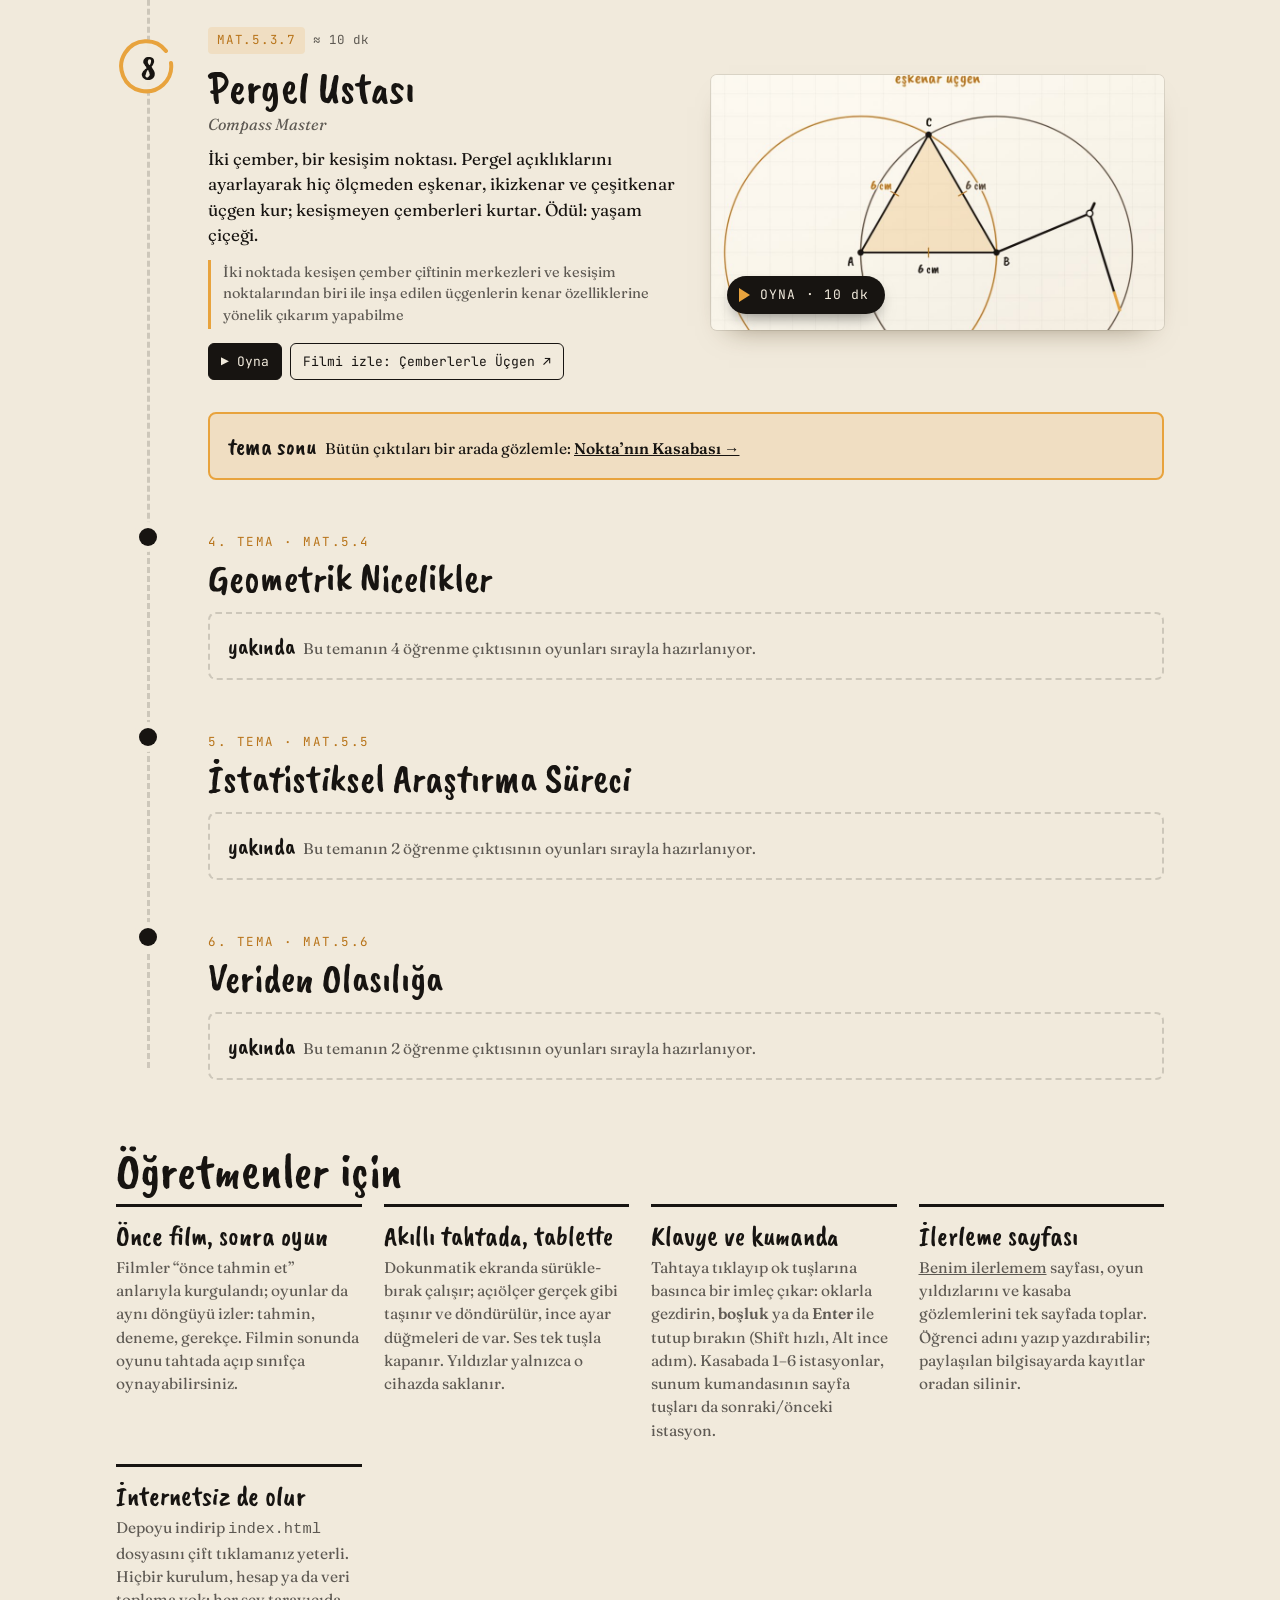
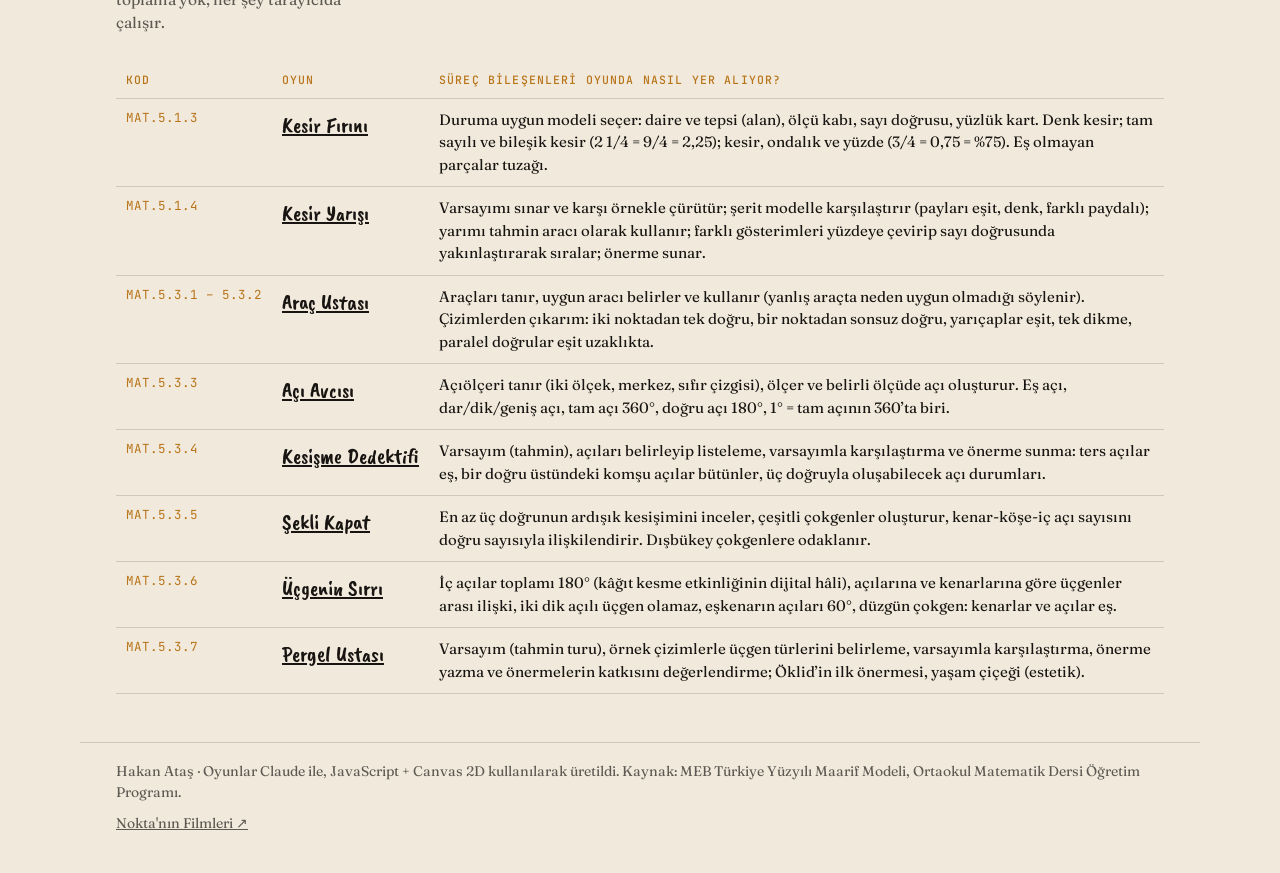
==== commit 1b082074: "Ana daldan güncelleme (sürüm etiketleri) Co-Authored-By: Claude Opus 5.5 <noreply@anthropic.com> Cla" ====
--- a/index.html
+++ b/index.html
@@ -162,7 +162,7 @@
       <h3>Nokta'nın Kasabası</h3>
       <p class="en">A town to observe</p>
       <p class="what">Geometrik Şekiller temasının sonunda: istasyonda rayların neden hiç birleşmediğini ölç, saat kulesinde akrep ile yelkovan arasındaki açıyı ölç, kavşakta sokakları çevir, çini atölyesinde çokgen çiniler yap ve döşe, köprüde üçgenin sırrını bul, çeşmede iki taşın halkalarından üçgen kur. Puan yok, gözlem var; kasabada 8 şekil saklı.</p>
-      <div class="links"><a class="primary" href="oyunlar/kasaba.html">▶ Kasabaya gir</a> <span class="kprog" id="kprog"></span></div>
+      <div class="links"><a class="primary" href="oyunlar/kasaba.html">▶ Kasabaya gir</a> <a href="oyunlar/kasaba-cok.html">👥 Birlikte gez (deneme)</a> <span class="kprog" id="kprog"></span></div>
     </div>
   </div>
   <div class="grades" id="grades" role="tablist" aria-label="Sınıf"></div>
